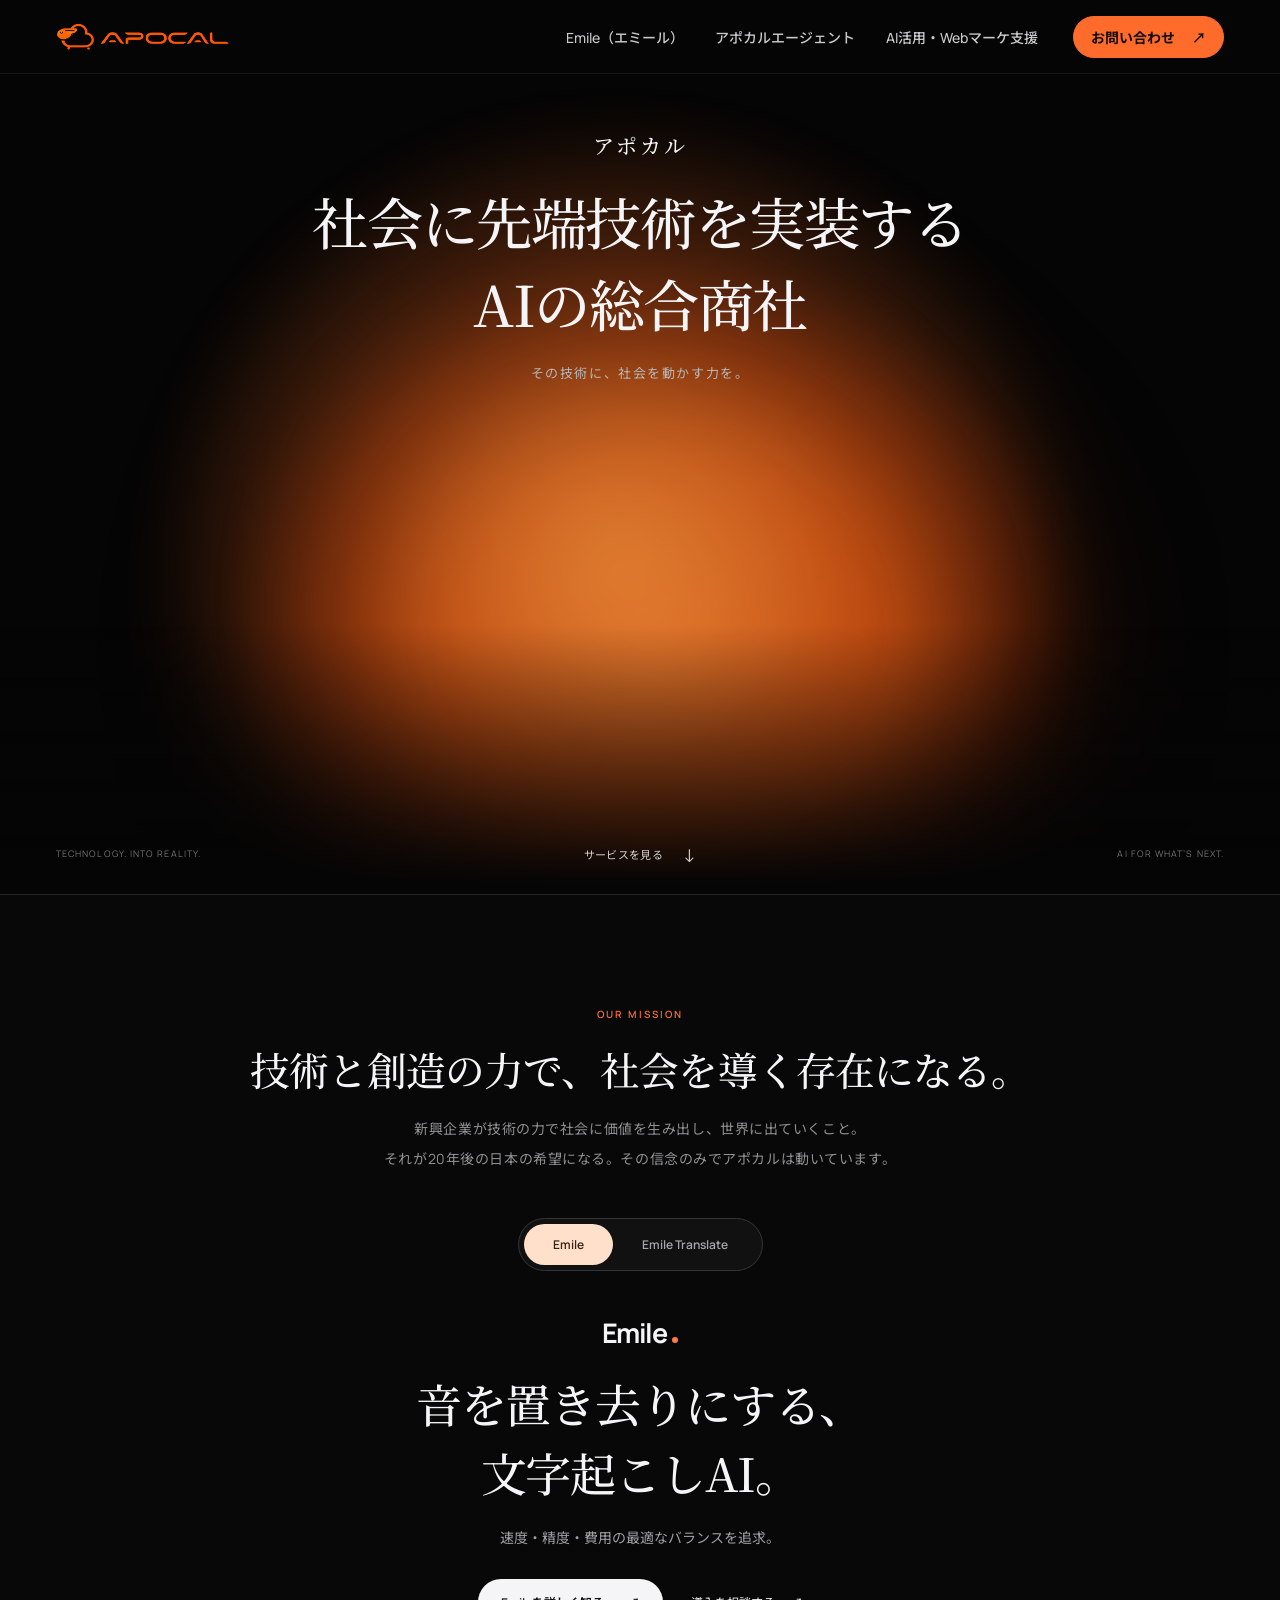
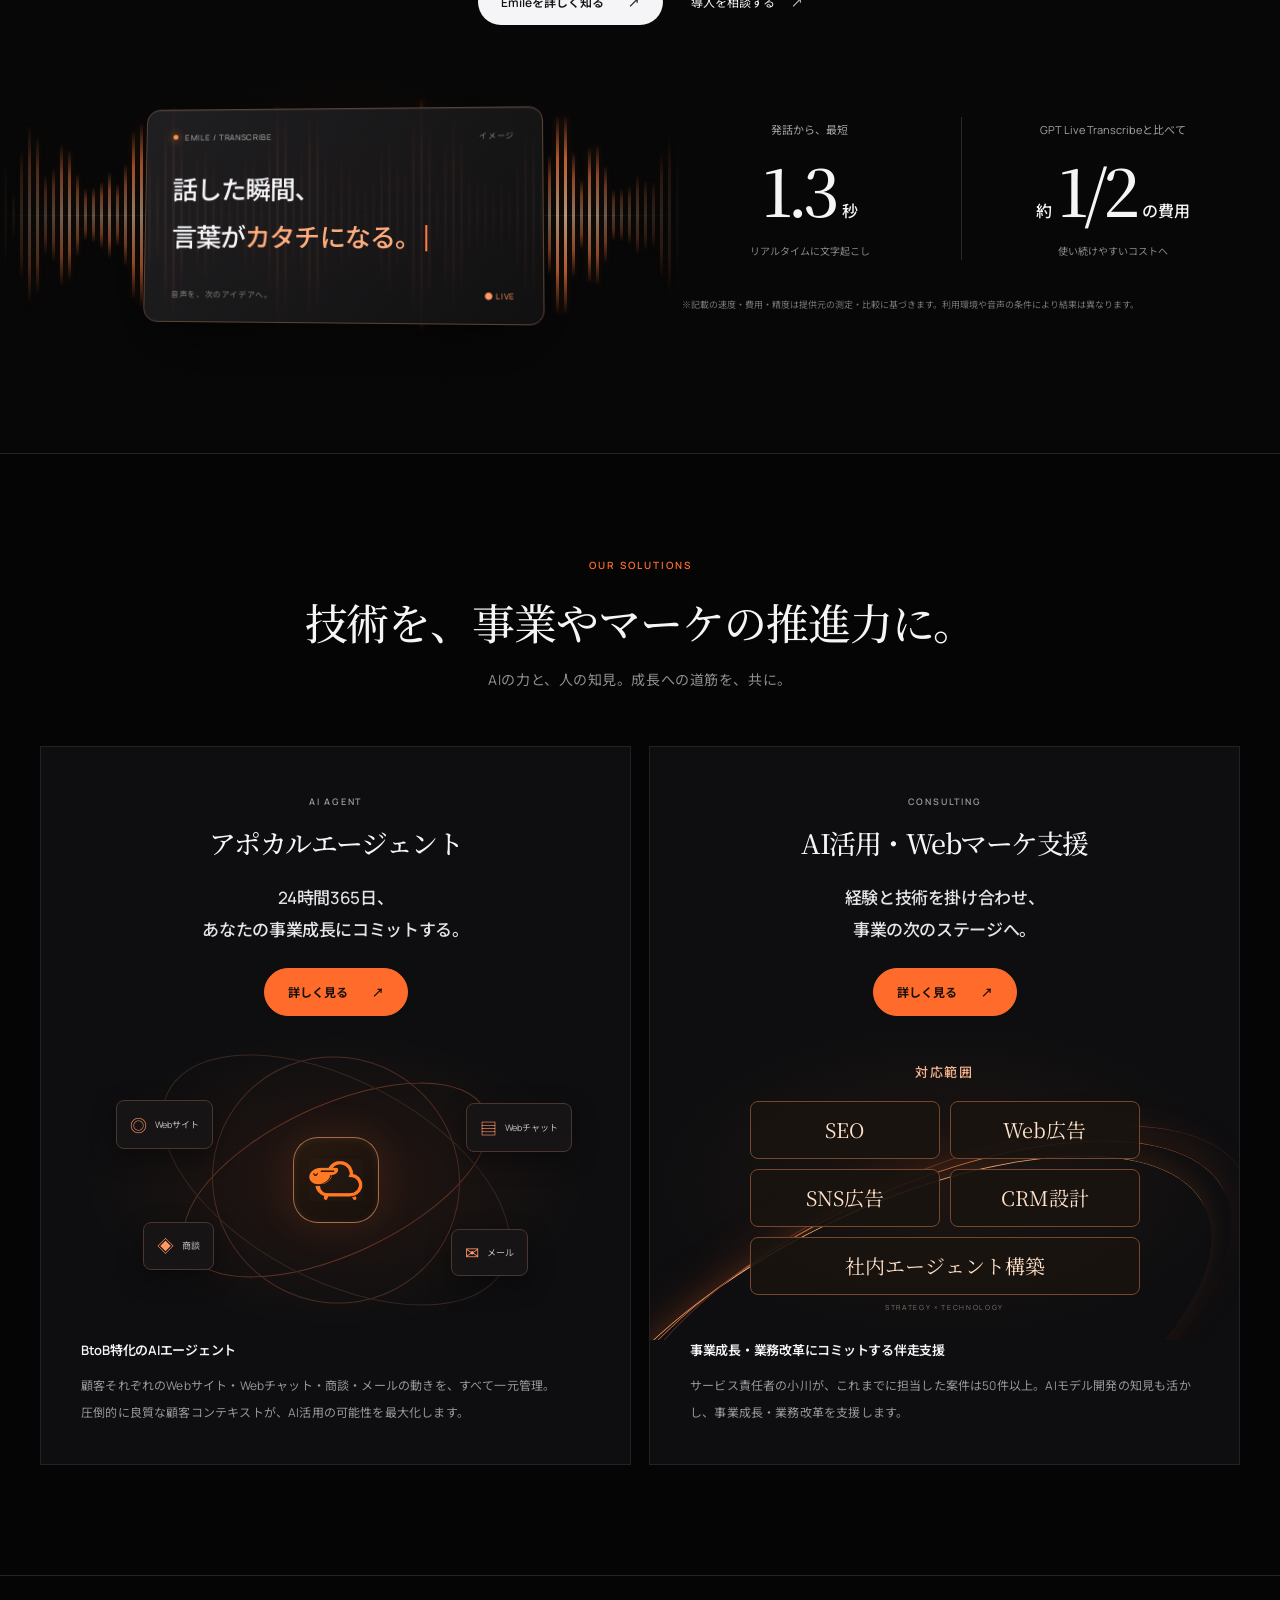
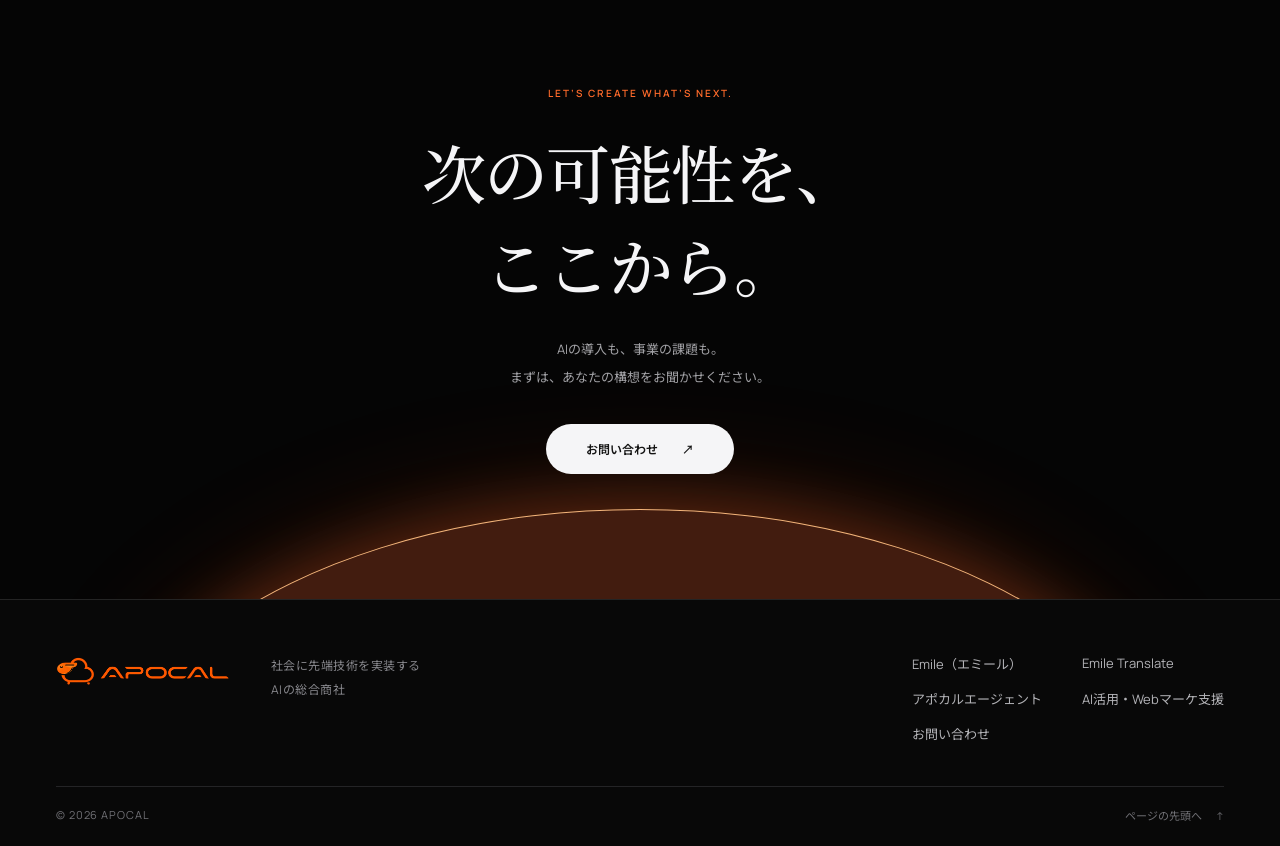
==== index.html @ c880437e "Update top page translation accuracy to 96 percent" ====
<!DOCTYPE html>
<html lang="ja">
<head>
  <meta charset="UTF-8">
  <meta name="viewport" content="width=device-width, initial-scale=1">
  <title>アポカル｜社会に先端技術を実装する、AIの総合商社</title>
  <meta name="description" content="社会に先端技術を実装する、AIの総合商社アポカル。文字起こしAI Emile、Emile Translate、BtoB特化のアポカルエージェント、AI活用・Webマーケ支援で事業の可能性を広げます。">
  <meta name="theme-color" content="#050505">
  <link rel="canonical" href="https://apocal.jp/">
  <meta property="og:type" content="website">
  <meta property="og:title" content="アポカル｜社会に先端技術を実装する、AIの総合商社">
  <meta property="og:description" content="先端技術を、事業を動かす力に。Emile・AIエージェント・伴走支援を提供するアポカル。">
  <meta property="og:url" content="https://apocal.jp/">
  <link rel="icon" type="image/png" href="/image/favicon.png">
  <link rel="apple-touch-icon" href="/image/favicon.png">
  <link rel="preconnect" href="https://fonts.googleapis.com">
  <link rel="preconnect" href="https://fonts.gstatic.com" crossorigin>
  <link href="https://fonts.googleapis.com/css2?family=Noto+Sans+JP:wght@400;500;600;700;800;900&family=Noto+Serif+JP:wght@400;500;600;700&family=Manrope:wght@400;500;600;700;800&display=swap" rel="stylesheet">
  <link rel="stylesheet" href="/css/home.css">
  <script>(function(w,d,s,l,i){w[l]=w[l]||[];w[l].push({'gtm.start':new Date().getTime(),event:'gtm.js'});var f=d.getElementsByTagName(s)[0],j=d.createElement(s),dl=l!='dataLayer'?'&l='+l:'';j.async=true;j.src='https://www.googletagmanager.com/gtm.js?id='+i+dl;f.parentNode.insertBefore(j,f);})(window,document,'script','dataLayer','GTM-NRPP5L7K');</script>
  <script type="application/ld+json">{"@context":"https://schema.org","@type":"Organization","@id":"https://apocal.jp/#organization","name":"アポカル","alternateName":"APOCAL","url":"https://apocal.jp/","description":"社会に先端技術を実装する、AIの総合商社","logo":"https://apocal.jp/image/apocal_logo_3.png"}</script>
</head>
<body>
  <noscript><iframe src="https://www.googletagmanager.com/ns.html?id=GTM-NRPP5L7K" height="0" width="0" style="display:none;visibility:hidden"></iframe></noscript>
  <a class="skip-link" href="#main">本文へスキップ</a>
  <header class="home-header" id="siteHeader">
    <div class="header-inner">
      <a class="wordmark" href="/" aria-label="アポカル ホーム"><img src="/image/apocal_logo_3.png" width="139" height="28" alt="APOCAL"></a>
      <nav class="home-nav" id="homeNav" aria-label="メインナビゲーション">
        <a href="/emile/">Emile（エミール）</a>
        <a href="/agent/">アポカルエージェント</a>
        <a href="/consulting/">AI活用・Webマーケ支援</a>
        <a class="nav-contact" href="/contact/">お問い合わせ <span aria-hidden="true">↗</span></a>
      </nav>
      <button class="menu-toggle" type="button" aria-label="メニューを開く" aria-expanded="false" aria-controls="homeNav"><span></span><span></span></button>
    </div>
  </header>
  <main id="main">
    <section class="home-hero" aria-labelledby="hero-heading">
      <div class="hero-universe" aria-hidden="true"><div class="ambient-glow"></div><div class="hero-vignette"></div></div>
      <div class="hero-copy">
        <p class="hero-brand">アポカル</p>
        <h1 id="hero-heading">社会に先端技術を実装する<br><span>AIの総合商社</span></h1>
        <p class="hero-caption">その技術に、社会を動かす力を。</p>
      </div>
      <div class="hero-bottom"><span>TECHNOLOGY. INTO REALITY.</span><a href="#products">サービスを見る <span aria-hidden="true">↓</span></a><span class="hero-coordinate">AI FOR WHAT’S NEXT.</span></div>
    </section>

    <section class="mission section" id="mission" aria-labelledby="mission-heading">
      <div class="section-heading"><p class="eyebrow">OUR MISSION</p><h2 id="mission-heading">技術と創造の力で、社会を導く存在になる。</h2><p class="mission-description">新興企業が技術の力で社会に価値を生み出し、世界に出ていくこと。<br>それが20年後の日本の希望になる。その信念のみでアポカルは動いています。</p></div>
    </section>
    <section class="products section" id="products" aria-label="Emileのサービス紹介">
      <div class="product-tabs" role="tablist" aria-label="Emileのサービスを選択">
        <button type="button" id="tab-emile" role="tab" aria-selected="true" aria-controls="panel-emile" tabindex="0">Emile</button>
        <button type="button" id="tab-translate" role="tab" aria-selected="false" aria-controls="panel-translate" tabindex="-1">Emile Translate</button>
      </div>
      <div class="product-panel" id="panel-emile" role="tabpanel" aria-labelledby="tab-emile" tabindex="0">
        <div class="product-intro"><p class="product-name">Emile<span class="brand-dot"></span></p><h3>音を置き去りにする、<br>文字起こしAI。</h3><p class="product-description">速度・精度・費用の<br class="mobile-only">最適なバランスを追求。</p><div class="product-actions"><a class="pill pill-light" href="/emile/">Emileを詳しく知る <span aria-hidden="true">↗</span></a><a class="text-link" href="/contact/">導入を相談する <span aria-hidden="true">↗</span></a></div></div>
        <div class="product-showcase">
          <div class="sound-visual" aria-hidden="true"><div class="waveform" data-wave="emile"></div><div class="transcript"><div class="transcript-top"><span><i></i> EMILE / TRANSCRIBE</span><span>イメージ</span></div><p>話した瞬間、<br>言葉が<span>カタチになる。</span><b class="typing-caret"></b></p><div class="transcript-bottom"><span>音声を、次のアイデアへ。</span><span class="live-badge">● LIVE</span></div></div><div class="wave-baseline"></div></div>
          <div class="product-stats">
            <div class="product-metrics"><div><span class="metric-label">発話から、最短</span><p><strong>1.3</strong><span>秒</span></p><span class="metric-note">リアルタイムに文字起こし</span></div><div><span class="metric-label">GPT Live Transcribeと比べて</span><p><span>約</span><strong>1/2</strong><span>の費用</span></p><span class="metric-note">使い続けやすいコストへ</span></div></div>
            <p class="performance-note">※記載の速度・費用・精度は提供元の測定・比較に基づきます。利用環境や音声の条件により結果は異なります。</p>
          </div>
        </div>
      </div>
      <div class="product-panel translate-panel" id="panel-translate" role="tabpanel" aria-labelledby="tab-translate" tabindex="0" hidden>
        <div class="product-intro"><p class="product-name">Emile <span class="translate-word">Translate</span><span class="brand-dot"></span></p><h3>話者を置き去りにする、<br>翻訳AI。</h3><p class="product-description">リアルタイムな翻訳性能を追求。<br class="mobile-only">言語の壁を、会話の向こうへ。</p><div class="product-actions"><a class="pill pill-light" href="/emile/#translate-heading">Emile Translateを詳しく知る <span aria-hidden="true">↗</span></a><a class="text-link" href="/contact/">導入を相談する <span aria-hidden="true">↗</span></a></div></div>
        <div class="product-showcase">
          <div class="sound-visual" aria-hidden="true"><div class="waveform" data-wave="translate"></div><div class="transcript translation"><div class="transcript-top"><span><i></i> EMILE / TRANSLATE</span><span>イメージ</span></div><div class="language-row"><span>JA</span><p>言葉の壁を、越えていく。</p></div><div class="language-row translated"><span>EN</span><p>Go beyond<br>the language barrier.<b class="typing-caret"></b></p></div><div class="transcript-bottom"><span>想いは、そのままに。</span><span class="live-badge">● LIVE</span></div></div><div class="wave-baseline"></div></div>
          <div class="product-stats">
            <div class="product-metrics"><div><span class="metric-label">発話から、最短</span><p><strong>1.5</strong><span>秒</span></p><span class="metric-note">会話の流れに寄り添う翻訳</span></div><div><span class="metric-label">翻訳精度は</span><p class="accuracy-metric"><strong>正訳率96%</strong><sup>※</sup></p><span class="metric-note">※当サービス調べ</span></div></div>
            <p class="performance-note">※記載の速度・費用・精度は提供元の測定・比較に基づきます。利用環境や音声の条件により結果は異なります。</p>
          </div>
        </div>
      </div>
      <noscript><style>.product-tabs{display:none}.product-panel[hidden]{display:block!important;margin-top:100px}</style><p class="noscript-note">EmileとEmile Translateを順にご紹介します。</p></noscript>
    </section>

    <section class="solutions section" id="solutions" aria-labelledby="solutions-heading">
      <div class="section-heading"><p class="eyebrow">OUR SOLUTIONS</p><h2 id="solutions-heading">技術を、事業やマーケの推進力に。</h2><p>AIの力と、人の知見。成長への道筋を、共に。</p></div>
      <div class="solution-grid">
        <article class="solution-tile agent-tile"><div class="tile-heading"><p class="eyebrow">AI AGENT</p><h3>アポカルエージェント</h3><p class="tile-tagline">24時間365日、<br>あなたの事業成長にコミットする。</p><a class="pill pill-orange" href="/agent/">詳しく見る <span aria-hidden="true">↗</span></a></div>
          <div class="agent-art" aria-hidden="true"><div class="orbit orbit-one"></div><div class="orbit orbit-two"></div><div class="orbit orbit-three"></div><div class="agent-core"><img src="/image/apocal_logo_2.png" alt="" width="54" height="54"></div><div class="orbit-node node-web"><span>◎</span>Webサイト</div><div class="orbit-node node-chat"><span>▤</span>Webチャット</div><div class="orbit-node node-meeting"><span>◈</span>商談</div><div class="orbit-node node-mail"><span>✉</span>メール</div></div>
          <div class="tile-detail"><p class="tile-category">BtoB特化のAIエージェント</p><p>顧客それぞれのWebサイト・Webチャット・商談・メールの動きを、すべて一元管理。<br>圧倒的に良質な顧客コンテキストが、AI活用の可能性を最大化します。</p></div>
        </article>
        <article class="solution-tile consulting-tile"><div class="tile-heading"><p class="eyebrow">CONSULTING</p><h3>AI活用・Webマーケ支援</h3><p class="tile-tagline">経験と技術を掛け合わせ、<br>事業の次のステージへ。</p><a class="pill pill-orange" href="/consulting/">詳しく見る <span aria-hidden="true">↗</span></a></div>
          <div class="consulting-art"><div class="growth-path path-one" aria-hidden="true"></div><div class="growth-path path-two" aria-hidden="true"></div><div class="growth-path path-three" aria-hidden="true"></div><div class="service-coverage"><p class="coverage-label">対応範囲</p><ul class="coverage-list" aria-label="AI活用・Webマーケ支援の対応範囲"><li>SEO</li><li>Web広告</li><li>SNS広告</li><li>CRM設計</li><li>社内エージェント構築</li></ul></div><span class="growth-label" aria-hidden="true">STRATEGY × TECHNOLOGY</span></div>
          <div class="tile-detail"><p class="tile-category">事業成長・業務改革にコミットする伴走支援</p><p>サービス責任者の小川が、これまでに担当した案件は50件以上。AIモデル開発の知見も活かし、事業成長・業務改革を支援します。</p></div>
        </article>
      </div>
    </section>

    <section class="contact-section" aria-labelledby="contact-heading"><div class="contact-glow" aria-hidden="true"></div><div class="contact-copy"><p class="eyebrow">LET’S CREATE WHAT’S NEXT.</p><h2 id="contact-heading">次の可能性を、<br>ここから。</h2><p>AIの導入も、事業の課題も。<br>まずは、あなたの構想をお聞かせください。</p><a class="pill pill-light contact-button" href="/contact/">お問い合わせ <span aria-hidden="true">↗</span></a></div></section>
  </main>
  <footer class="home-footer"><div class="footer-main"><a class="wordmark" href="/" aria-label="アポカル ホーム"><img src="/image/apocal_logo_3.png" width="139" height="28" alt="APOCAL"></a><p>社会に先端技術を実装する<br>AIの総合商社</p><nav aria-label="フッターナビゲーション"><a href="/emile/">Emile（エミール）</a><a href="/emile/#translate-heading">Emile Translate</a><a href="/agent/">アポカルエージェント</a><a href="/consulting/">AI活用・Webマーケ支援</a><a href="/contact/">お問い合わせ</a></nav></div><div class="footer-bottom"><span>© 2026 APOCAL</span><a href="#main">ページの先頭へ <span aria-hidden="true">↑</span></a></div></footer>
  <script src="/js/home.js"></script>
</body>
</html>
---- css/home.css ----
:root {
  color-scheme:dark;
  --bg:#050505;
  --white:#f5f5f7;
  --muted:#909093;
  --orange:#ff6b2b;
  --line:rgba(255,255,255,.13);
  font-family:Manrope,"Noto Sans JP",sans-serif;
  font-synthesis:none;
}
* {
  box-sizing:border-box;
}
html {
  scroll-behavior:smooth;
  scroll-padding-top:85px;
}
body {
  margin:0;
  background:var(--bg);
  color:var(--white);
  -webkit-font-smoothing:antialiased;
}
a {
  color:inherit;
  text-decoration:none;
}
button {
  font:inherit;
}
button,a {
  -webkit-tap-highlight-color:transparent;
}
button {
  cursor:pointer;
}
button:focus-visible,a:focus-visible,[tabindex="0"]:focus-visible {
  outline:2px solid #ff975e;
  outline-offset:6px;
}
::selection {
  background:#b84c20;
  color:white;
}
h1,h2,h3,p,figure {
  margin:0;
}
button[hidden],[hidden] {
  display:none!important;
}
.skip-link {
  position:fixed;
  top:-80px;
  left:20px;
  z-index:100;
  background:white;
  color:black;
  padding:15px;
}
.skip-link:focus {
  top:15px;
}
.home-header {
  height:74px;
  position:absolute;
  top:0;
  width:100%;
  z-index:10;
  border-bottom:1px solid rgba(255,255,255,.08);
}
.header-inner {
  max-width:1440px;
  height:100%;
  margin:auto;
  padding:0 56px;
  display:flex;
  align-items:center;
  justify-content:space-between;
  gap:35px;
}
.wordmark {
  display:inline-flex;
  align-items:center;
  gap:9px;
  flex-shrink:0;
}
.wordmark img {
  object-fit:contain;
}
.wordmark span {
  font-size:20px;
  font-weight:800;
  letter-spacing:.025em;
}
.home-nav {
  display:flex;
  align-items:center;
  gap:31px;
  font-size:11px;
  font-weight:500;
}
.home-nav a {
  color:#c9c9cb;
  transition:color .2s;
}
.home-nav a:hover {
  color:white;
}
.home-nav .nav-contact {
  border:1px solid #4c4c4d;
  padding:10px 17px;
  border-radius:30px;
  color:white;
  margin-left:4px;
}
.nav-contact span {
  margin-left:14px;
}
.menu-toggle {
  display:none;
}
.home-hero {
  position:relative;
  min-height:850px;
  height:calc(100svh - 5px);
  max-height:1120px;
  isolation:isolate;
  overflow:hidden;
  border-bottom:1px solid var(--line);
}
.hero-universe {
  position:absolute;
  inset:0;
  z-index:-1;
  background:#050505;
}
/* A diffused light field: no solid disc or recognizable solar surface. */
.ambient-glow {
  position:absolute;
  left:50%;
  top:70%;
  width:clamp(800px,94vw,1440px);
  aspect-ratio:1.15;
  transform:translate(-50%,-50%);
  background:
    radial-gradient(ellipse at 48% 43%,rgba(255,153,64,.7),rgba(237,99,27,.4) 28%,transparent 53%),
    radial-gradient(ellipse at 52% 52%,#ee762a 0%,rgba(219,83,16,.86) 24%,rgba(142,42,5,.5) 39%,rgba(65,19,5,.12) 50%,transparent 63%);
  filter:blur(26px);
  opacity:.92;
  animation:ambient-breathe 18s ease-in-out infinite alternate;
  will-change:transform;
}
@keyframes ambient-breathe {
  to { transform:translate(-49%,-51%) scale(1.07); opacity:.78; }
}
.hero-vignette {
  position:absolute;
  inset:0;
  background:linear-gradient(#0000 70%,#050505 99%);
  pointer-events:none;
}
.hero-copy {
  text-align:center;
  padding:130px 24px 0;
  position:relative;
  z-index:1;
}
.hero-brand {
  font-size:21px;
  font-weight:700;
  letter-spacing:.12em;
  margin-bottom:20px;
}
.hero-copy h1 {
  font-size:clamp(34px,4.4vw,64px);
  font-weight:700;
  letter-spacing:-.055em;
  line-height:1.45;
}
.hero-copy h1 span {
  font-weight:700;
}
.hero-caption {
  font-size:13px;
  color:#b9b7b5;
  margin-top:20px;
  letter-spacing:.12em;
}
.hero-bottom {
  position:absolute;
  bottom:34px;
  left:56px;
  right:56px;
  display:flex;
  align-items:center;
  justify-content:space-between;
  color:#737376;
  font-size:9px;
  letter-spacing:.12em;
}
.hero-bottom a {
  font-size:11px;
  color:#d4d3d1;
  position:absolute;
  left:50%;
  transform:translateX(-50%);
  letter-spacing:.03em;
  display:flex;
  gap:20px;
  align-items:center;
}
.hero-bottom a span {
  font-size:18px;
}
.section {
  padding:112px 40px;
}
.section-heading {
  text-align:center;
}
.eyebrow {
  font-size:10px;
  letter-spacing:.2em;
  font-weight:600;
  color:var(--orange);
}
.section-heading h2 {
  font-size:clamp(30px,3.35vw,46px);
  letter-spacing:-.05em;
  line-height:1.5;
  font-weight:700;
  margin-top:18px;
}
.section-heading>p:last-child {
  font-size:14px;
  color:var(--muted);
  margin-top:15px;
  letter-spacing:.04em;
}
.products {
  padding-bottom:92px;
  background:linear-gradient(#080808,#070707);
  overflow:hidden;
}
.product-tabs {
  margin:43px auto;
  border:1px solid #353537;
  padding:5px;
  display:flex;
  width:max-content;
  border-radius:40px;
  background:#111112;
}
.product-tabs button {
  border:0;
  background:transparent;
  border-radius:30px;
  color:#a7a7aa;
  padding:12px 29px;
  font-size:12px;
  transition:background .25s,color .25s;
  font-weight:600;
}
#tab-emile[aria-selected=true] {
  background:#ffe0ca;
  color:#352117;
}
#tab-translate[aria-selected=true] {
  background:#e4ddff;
  color:#2e2446;
}
.product-tabs button:hover:not([aria-selected=true]) {
  color:white;
}
.product-panel {
  max-width:1100px;
  margin:auto;
  text-align:center;
  --accent:#ff7c42;
}
.product-panel.translate-panel {
  --accent:#aaa5ff;
}
.product-panel.is-changing {
  animation:panel-in .4s ease-out;
}
.product-name {
  font-size:27px;
  letter-spacing:-.06em;
  font-weight:700;
  display:flex;
  align-items:center;
  justify-content:center;
  gap:4px;
}
.brand-dot {
  width:6px;
  height:6px;
  background:var(--accent);
  border-radius:50%;
  align-self:flex-end;
  margin-bottom:8px;
  margin-left:2px;
}
.translate-word {
  font-size:21px;
  font-weight:500;
  letter-spacing:-.05em;
  margin-left:4px;
}
.product-intro h3 {
  font-size:clamp(30px,3.6vw,49px);
  font-weight:700;
  line-height:1.5;
  letter-spacing:-.055em;
  margin-top:18px;
}
.product-description {
  font-size:14px;
  color:#a0a0a4;
  line-height:1.9;
  margin-top:18px;
}
.product-actions {
  display:flex;
  align-items:center;
  justify-content:center;
  gap:28px;
  margin-top:27px;
  font-size:12px;
}
.pill {
  display:inline-flex;
  align-items:center;
  justify-content:center;
  gap:24px;
  border-radius:30px;
  padding:14px 23px;
  font-size:12px;
  font-weight:600;
  transition:background .2s,transform .2s;
}
.pill:hover {
  transform:translateY(-2px);
}
.pill-light {
  background:#f5f5f7;
  color:#141414;
}
.pill-light:hover {
  background:#dedee2;
}
.text-link {
  font-size:12px;
  display:inline-flex;
  gap:16px;
  align-items:center;
}
.text-link:hover {
  color:var(--orange);
}
.sound-visual {
  position:relative;
  height:380px;
  margin:20px -40px 0;
  display:grid;
  place-items:center;
  isolation:isolate;
}
.sound-visual:before {
  content:"";
  position:absolute;
  width:65%;
  height:75%;
  border-radius:50%;
  background:radial-gradient(ellipse,#b74d201f,transparent 70%);
  z-index:-1;
}
.waveform {
  position:absolute;
  width:100%;
  height:250px;
  top:50%;
  transform:translateY(-50%);
  display:flex;
  align-items:center;
  justify-content:center;
  gap:5px;
  mask-image:linear-gradient(90deg,transparent,#000 15%,#000 85%,transparent);
}
.waveform span {
  width:3px;
  flex-shrink:0;
  border-radius:4px;
  height:var(--bar-height);
  background:linear-gradient(transparent,var(--accent) 22%,#ffd2aa 50%,var(--accent) 78%,transparent);
  box-shadow:0 0 8px #f2732333;
  opacity:var(--bar-opacity);
  animation:wave 3s ease-in-out infinite alternate;
  animation-delay:var(--bar-delay);
}
.translate-panel .waveform span {
  background:linear-gradient(transparent,#7773d8 22%,#dbccff 50%,#7773d8 78%,transparent);
}
.wave-baseline {
  position:absolute;
  top:50%;
  left:0;
  right:0;
  height:1px;
  background:linear-gradient(90deg,transparent,#ee7f4c55,transparent);
  z-index:-1;
}
.transcript {
  width:400px;
  text-align:left;
  padding:22px 27px;
  background:linear-gradient(130deg,#212022ed,#111011f5);
  border:1px solid #5a4236;
  border-radius:14px;
  box-shadow:0 22px 75px #000a,inset 0 1px 0 #ffffff10;
  transform:perspective(1000px) rotateY(-5deg) rotateX(4deg);
  z-index:1;
}
.transcript-top,.transcript-bottom {
  display:flex;
  justify-content:space-between;
  align-items:center;
  font-size:8px;
  letter-spacing:.08em;
  color:#7f7c7c;
}
.transcript-top>span:first-child {
  display:flex;
  align-items:center;
  gap:7px;
  color:#bdb9b6;
}
.transcript-top i {
  height:5px;
  width:5px;
  background:#ff9153;
  border-radius:50%;
  box-shadow:0 0 8px #ff792a;
}
.transcript>p {
  font-size:26px;
  line-height:1.85;
  letter-spacing:-.035em;
  margin:24px 0 28px;
  font-weight:500;
}
.transcript>p>span {
  color:#ffab7d;
}
.typing-caret {
  display:inline-block;
  width:2px;
  height:1em;
  background:var(--accent);
  margin-left:5px;
  vertical-align:-.15em;
  animation:blink 1.3s steps(1) infinite;
}
.live-badge {
  font-size:8px;
  color:#ff9861;
}
.product-metrics {
  display:flex;
  align-items:flex-start;
  justify-content:center;
  gap:100px;
  margin-top:10px;
}
.product-metrics>div {
  min-width:210px;
}
.product-metrics>div+div {
  border-left:1px solid #29292b;
  padding-left:100px;
}
.metric-label {
  font-size:11px;
  color:#a3a3a6;
}
.product-metrics p {
  margin-top:2px;
  display:flex;
  align-items:baseline;
  justify-content:center;
  gap:6px;
  white-space:nowrap;
}
.product-metrics strong {
  font-size:65px;
  line-height:1.5;
  letter-spacing:-.07em;
  font-weight:500;
}
.product-metrics p>span {
  font-size:16px;
  font-weight:500;
}
.metric-note {
  font-size:10px;
  color:#89898d;
}
.performance-note {
  font-size:9px;
  color:#77777b;
  text-align:center;
  margin:44px auto 0;
  line-height:1.9;
}
.translation {
  border-color:#474358;
  transform:perspective(1000px) rotateY(5deg) rotateX(4deg);
}
.language-row {
  display:flex;
  gap:15px;
  align-items:center;
  padding-top:18px;
}
.language-row>span {
  font-size:8px;
  border:1px solid #45424c;
  border-radius:4px;
  padding:4px;
  color:#a09caa;
}
.language-row p {
  font-size:15px;
  color:#b1acba;
  line-height:1.5;
  letter-spacing:-.03em;
}
.translated {
  padding-top:13px;
  padding-bottom:21px;
  align-items:flex-start;
}
.translated p {
  font-size:24px;
  color:#d8ceff;
  line-height:1.4;
}
.translation .live-badge {
  color:#bdb0ff;
}
.translation .transcript-top i {
  background:#aea1ff;
  box-shadow:0 0 8px #9a79ff;
}
.product-metrics .accuracy-metric {
  padding-top:17px;
  padding-bottom:17px;
}
.accuracy-metric strong {
  font-family:"Noto Sans JP",sans-serif;
  font-size:34px;
  line-height:1.8;
  letter-spacing:-.05em;
}
.accuracy-metric sup {
  font-size:12px;
  align-self:flex-start;
  margin-top:7px;
}
.solutions {
  padding-top:104px;
  padding-bottom:110px;
  border-top:1px solid var(--line);
}
.solution-grid {
  display:grid;
  grid-template-columns:1fr 1fr;
  gap:18px;
  max-width:1320px;
  margin:57px auto 0;
}
.solution-tile {
  min-width:0;
  background:#0e0e10;
  border:1px solid #222225;
  overflow:hidden;
  position:relative;
  display:flex;
  flex-direction:column;
}
.tile-heading {
  padding:48px 25px 0;
  text-align:center;
  z-index:1;
}
.tile-heading .eyebrow {
  color:#9a9a9d;
  font-size:9px;
}
.tile-heading h3 {
  font-size:clamp(21px,2.1vw,29px);
  font-weight:600;
  letter-spacing:-.055em;
  margin-top:15px;
}
.tile-tagline {
  font-size:17px;
  font-weight:500;
  line-height:1.85;
  letter-spacing:-.02em;
  margin-top:20px;
  color:#e5e5e8;
}
.tile-heading .text-link {
  margin-top:23px;
  color:#ff9565;
}
.tile-heading .text-link:hover {
  color:white;
}
.agent-art {
  height:320px;
  position:relative;
  max-width:550px;
  width:100%;
  margin:4px auto 0;
  isolation:isolate;
  background:radial-gradient(ellipse at center,#ff6b2318,transparent 65%);
}
.orbit {
  position:absolute;
  left:50%;
  top:50%;
  border-radius:50%;
  border:1px solid #643421;
  transform:translate(-50%,-50%) rotate(-25deg);
}
.orbit-one {
  width:330px;
  height:150px;
}
.orbit-two {
  width:250px;
  height:245px;
  border-color:#4b2c22;
  transform:translate(-50%,-50%) rotate(40deg);
}
.orbit-three {
  width:380px;
  height:200px;
  transform:translate(-50%,-50%) rotate(28deg);
  border-color:#39271f;
}
.agent-core {
  height:86px;
  width:86px;
  position:absolute;
  left:50%;
  top:50%;
  transform:translate(-50%,-50%);
  display:grid;
  place-items:center;
  border-radius:25px;
  border:1px solid #ffa97199;
  background:linear-gradient(145deg,#ff8a4b,#e64d16);
  box-shadow:0 0 44px #e8552440,inset 0 2px 9px #ffe8bc77;
}
.agent-core img {
  object-fit:contain;
}
.orbit-node {
  position:absolute;
  font-size:9px;
  color:#c4bebc;
  display:flex;
  gap:8px;
  align-items:center;
  padding:11px 13px;
  border:1px solid #49372f;
  background:#171416;
  border-radius:8px;
  box-shadow:0 8px 25px #0006;
}
.orbit-node span {
  font-size:17px;
  color:#ff9865;
}
.node-web {
  left:10%;
  top:25%;
}
.node-chat {
  right:7%;
  top:26%;
}
.node-meeting {
  left:15%;
  bottom:22%;
}
.node-mail {
  right:15%;
  bottom:20%;
}
.consulting-art {
  height:320px;
  position:relative;
  isolation:isolate;
  overflow:hidden;
  display:flex;
  align-items:center;
  justify-content:center;
  flex-direction:column;
  background:radial-gradient(ellipse at center,#d76a2214,transparent 70%);
  margin-top:4px;
}
.growth-path {
  position:absolute;
  width:700px;
  height:300px;
  border-radius:50%;
  border-top:1px solid #f3a66f;
  transform:rotate(-26deg);
  top:190px;
  left:-110px;
  z-index:-1;
  box-shadow:0 -4px 25px #ee722522;
}
.path-two {
  top:175px;
  left:-90px;
  border-color:#cc6e3d;
  box-shadow:0 -14px 40px #bb4c2922;
}
.path-three {
  top:160px;
  left:-70px;
  border-color:#653222;
  box-shadow:none;
}




.growth-label {
  font-size:7px;
  letter-spacing:.24em;
  color:#857268;
  position:absolute;
  bottom:28px;
}
.tile-detail {
  padding:0 40px 38px;
  margin-top:auto;
}
.tile-category {
  font-size:13px;
  font-weight:600;
  letter-spacing:-.02em;
  margin-bottom:14px;
}
.tile-detail>p:last-child {
  font-size:12px;
  color:#96969b;
  line-height:2.2;
  letter-spacing:.015em;
}
.contact-section {
  position:relative;
  text-align:center;
  padding:110px 24px 125px;
  isolation:isolate;
  overflow:hidden;
  border-top:1px solid var(--line);
}
.contact-copy h2 {
  font-size:clamp(42px,5vw,67px);
  line-height:1.45;
  font-weight:600;
  letter-spacing:-.055em;
  margin-top:25px;
}
.contact-copy>p:not(.eyebrow) {
  font-size:13px;
  color:#a1a1a5;
  line-height:2.2;
  margin-top:24px;
}
.contact-button {
  margin-top:32px;
  min-width:188px;
  padding:16px 25px;
}
.contact-glow {
  position:absolute;
  left:50%;
  bottom:-560px;
  width:1100px;
  height:650px;
  border:1px solid #f3b47a;
  border-radius:50%;
  transform:translateX(-50%);
  box-shadow:0 -14px 55px #ff6b2940,0 -40px 110px #ff4b171a;
  z-index:-1;
  background:#421c0f;
}
.home-footer {
  padding:54px 56px 23px;
  border-top:1px solid #242424;
  background:#080808;
}
.footer-main {
  max-width:1320px;
  margin:auto;
  display:grid;
  grid-template-columns:190px 1fr auto;
  gap:25px;
  align-items:start;
}
.footer-main .wordmark span {
  font-size:18px;
}
.footer-main>p {
  font-size:10px;
  color:#86868b;
  line-height:2;
  letter-spacing:.04em;
}
.footer-main nav {
  display:grid;
  grid-template-columns:auto auto;
  gap:16px 40px;
  font-size:10px;
  color:#b2b2b6;
}
.footer-main nav a:hover {
  color:white;
}
.footer-bottom {
  max-width:1320px;
  margin:43px auto 0;
  border-top:1px solid #242426;
  padding-top:20px;
  display:flex;
  justify-content:space-between;
  font-size:8px;
  color:#707075;
  letter-spacing:.08em;
}
.footer-bottom a {
  letter-spacing:0;
}
.footer-bottom a span {
  margin-left:12px;
}
.mobile-only {
  display:none;
}
.noscript-note {
  text-align:center;
  font-size:12px;
  color:#888;
}
@keyframes wave {
  to {
    transform:scaleY(.67);
    opacity:.5;
  }
}
@keyframes blink {
  50% {
    opacity:0;
  }
}
@keyframes panel-in {
  from {
    opacity:0;
    transform:translateY(8px);
  }
  to {
    opacity:1;
    transform:translateY(0);
  }
}
@media(min-width:1600px) {
  .hero-copy {
    padding-top:160px;
  }
  .hero-copy h1 {
    font-size:68px;
  }
}
@media(max-width:1100px) {
  .header-inner {
    padding:0 30px;
    gap:25px;
  }
  .home-nav {
    gap:20px;
    font-size:10px;
  }
  .home-nav .nav-contact {
    padding:9px 12px;
  }
  .hero-bottom {
    left:32px;
    right:32px;
  }
  .tile-detail {
    padding:0 28px 32px;
  }
  .footer-main {
    grid-template-columns:160px 1fr;
  }
  .footer-main nav {
    grid-column:1/-1;
    display:flex;
    justify-content:flex-end;
    margin-top:10px;
  }
}
@media(max-width:800px) {
  .header-inner {
    padding:0 24px;
  }
  .home-header {
    height:68px;
  }
  .wordmark span {
    font-size:18px;
  }
  .wordmark img {
    width:25px;
    height:25px;
  }
  .menu-toggle {
    display:flex;
    position:relative;
    width:34px;
    height:34px;
    border:0;
    background:transparent;
    align-items:center;
    justify-content:center;
    flex-direction:column;
    gap:6px;
    z-index:12;
  }
  .menu-toggle span {
    height:1px;
    width:21px;
    background:white;
    transition:transform .2s;
  }
  .menu-toggle[aria-expanded=true] span:first-child {
    transform:translateY(3.5px) rotate(45deg);
  }
  .menu-toggle[aria-expanded=true] span:last-child {
    transform:translateY(-3.5px) rotate(-45deg);
  }
  .home-nav {
    display:none;
    position:absolute;
    top:67px;
    left:0;
    right:0;
    background:#0c0c0df5;
    backdrop-filter:blur(18px);
    padding:25px 30px 32px;
    border-bottom:1px solid #333;
    flex-direction:column;
    align-items:stretch;
    gap:0;
    font-size:14px;
  }
  .home-nav.is-open {
    display:flex;
  }
  .home-nav>a {
    padding:16px 0;
  }
  .home-nav .nav-contact {
    margin:15px 0 0;
    padding:14px 18px;
    text-align:center;
  }
  .home-hero {
    min-height:780px;
    max-height:1000px;
  }
  .hero-copy {
    padding-top:132px;
  }
  .hero-copy h1 {
    font-size:44px;
  }
  .hero-brand {
    font-size:18px;
  }
  .hero-caption {
    font-size:11px;
  }
  .hero-bottom>span {
    font-size:8px;
  }
  .hero-coordinate {
    display:none;
  }
  .section {
    padding:85px 24px;
  }
  .section-heading h2 {
    font-size:35px;
  }
  .section-heading>p:last-child {
    font-size:12px;
  }
  .product-intro h3 {
    font-size:42px;
  }
  .solution-grid {
    gap:14px;
  }
  .tile-heading {
    padding:35px 15px 0;
  }
  .tile-heading h3 {
    font-size:22px;
  }
  .tile-tagline {
    font-size:15px;
  }
  .agent-art,.consulting-art {
    height:280px;
  }
  .orbit-one {
    width:245px;
    height:130px;
  }
  .orbit-two {
    width:180px;
    height:200px;
  }
  .orbit-three {
    width:280px;
    height:170px;
  }
  .agent-core {
    width:70px;
    height:70px;
    border-radius:21px;
  }
  .agent-core img {
    width:44px;
    height:44px;
  }
  .orbit-node {
    padding:8px;
    font-size:8px;
    gap:5px;
  }
  .orbit-node span {
    font-size:13px;
  }
  .node-web {
    left:5%;
    top:23%;
  }
  .node-chat {
    right:4%;
    top:29%;
  }
  .node-meeting {
    left:8%;
    bottom:22%;
  }
  .node-mail {
    right:8%;
    bottom:20%;
  }
  .tile-detail {
    padding:0 23px 28px;
  }
  .tile-category {
    font-size:11px;
    line-height:1.8;
  }
  .tile-detail>p:last-child {
    font-size:11px;
    line-height:2.1;
  }


  .home-footer {
    padding:40px 28px 22px;
  }
  .footer-main nav {
    justify-content:flex-start;
    flex-wrap:wrap;
    gap:18px 24px;
  }
  .product-metrics {
    gap:45px;
  }
  .product-metrics>div+div {
    padding-left:45px;
  }
  .product-metrics>div {
    min-width:170px;
  }
}
@media(max-width:560px) {
  html {
    scroll-padding-top:20px;
  }
  .home-hero {
    height:850px;
    min-height:0;
    max-height:1050px;
  }
  .hero-copy {
    padding:130px 16px 0;
  }
  .hero-brand {
    font-size:17px;
    margin-bottom:24px;
  }
  .hero-copy h1 {
    font-size:clamp(26px,7vw,38px);
    line-height:1.65;
    letter-spacing:-.055em;
  }
  .hero-caption {
    font-size:10px;
    letter-spacing:.05em;
    margin-top:22px;
  }
  .ambient-glow {
    width:830px;
    top:65%;
    filter:blur(22px);
  }
  .hero-bottom {
    left:22px;
    right:22px;
    bottom:30px;
  }
  .hero-bottom>span {
    display:none;
  }
  .hero-bottom a {
    white-space:nowrap;
  }
  .section {
    padding:72px 20px;
  }
  .section-heading h2 {
    font-size:29px;
    margin-top:16px;
  }
  .section-heading>p:last-child {
    font-size:11px;
    letter-spacing:.015em;
  }
  .eyebrow {
    font-size:9px;
  }
  .product-tabs {
    margin:32px auto;
  }
  .product-tabs button {
    font-size:11px;
    padding:11px 22px;
  }
  .product-name {
    font-size:25px;
  }
  .translate-word {
    font-size:20px;
  }
  .product-intro h3 {
    font-size:31px;
    margin-top:19px;
    line-height:1.65;
  }
  .product-description {
    font-size:12px;
    margin-top:17px;
  }
  .mobile-only {
    display:initial;
  }
  .product-actions {
    gap:20px;
    flex-direction:column;
    margin-top:25px;
  }
  .product-actions .text-link {
    font-size:11px;
  }
  .pill {
    font-size:11px;
    padding:13px 22px;
  }
  .sound-visual {
    height:310px;
    margin:10px -20px 0;
  }
  .waveform {
    gap:4px;
  }
  .waveform span {
    width:2px;
  }
  .transcript {
    width:290px;
    padding:19px 20px;
    border-radius:12px;
  }
  .transcript>p {
    font-size:21px;
    margin:24px 0;
  }
  .transcript-top,.transcript-bottom {
    font-size:7px;
  }
  .transcript-top {
    letter-spacing:.03em;
  }
  .language-row p {
    font-size:13px;
  }
  .translated p {
    font-size:21px;
  }
  .language-row {
    gap:12px;
  }
  .product-metrics {
    gap:18px;
    margin-top:10px;
  }
  .product-metrics>div {
    min-width:0;
    width:50%;
  }
  .product-metrics>div+div {
    padding-left:18px;
  }
  .metric-label {
    font-size:9px;
    white-space:nowrap;
  }
  .product-metrics strong {
    font-size:52px;
  }
  .product-metrics p>span {
    font-size:12px;
  }
  .metric-note {
    font-size:8px;
  }
  .product-metrics .accuracy-metric {
    padding-top:14px;
    padding-bottom:14px;
  }
  .accuracy-metric strong {
    font-size:26px;
  }
  .performance-note {
    font-size:8px;
    margin-top:34px;
    max-width:330px;
  }
  .solution-grid {
    grid-template-columns:1fr;
    gap:16px;
    margin-top:36px;
  }
  .tile-heading {
    padding:39px 20px 0;
  }
  .tile-heading h3 {
    font-size:25px;
  }
  .tile-tagline {
    font-size:17px;
    margin-top:19px;
  }
  .agent-art,.consulting-art {
    height:300px;
  }
  .orbit-one {
    width:290px;
    height:140px;
  }
  .orbit-two {
    width:230px;
    height:220px;
  }
  .orbit-three {
    width:330px;
    height:190px;
  }
  .agent-core {
    width:80px;
    height:80px;
    border-radius:23px;
  }
  .agent-core img {
    width:49px;
    height:49px;
  }
  .orbit-node {
    padding:10px;
    font-size:9px;
  }
  .orbit-node span {
    font-size:16px;
  }
  .node-web {
    left:6%;
    top:26%;
  }
  .node-chat {
    right:4%;
    top:25%;
  }
  .node-meeting {
    left:9%;
    bottom:21%;
  }
  .node-mail {
    right:10%;
    bottom:21%;
  }
  .tile-detail {
    padding:0 28px 32px;
  }
  .tile-category {
    font-size:12px;
  }
  .tile-detail>p:last-child {
    font-size:12px;
  }


  .contact-section {
    padding:82px 20px 110px;
  }
  .contact-copy h2 {
    font-size:46px;
    margin-top:23px;
  }
  .contact-copy>p:not(.eyebrow) {
    font-size:12px;
  }
  .contact-glow {
    width:800px;
    bottom:-580px;
  }
  .home-footer {
    padding:35px 23px 22px;
  }
  .footer-main {
    grid-template-columns:1fr 1fr;
    gap:20px;
  }
  .footer-main>p {
    font-size:9px;
    text-align:right;
  }
  .footer-main nav {
    display:grid;
    grid-template-columns:1fr 1fr;
    gap:18px 16px;
    margin-top:15px;
    font-size:9px;
  }
  .footer-bottom {
    margin-top:30px;
    font-size:7px;
  }
  .home-footer .wordmark span {
    font-size:16px;
  }
}
@media(prefers-reduced-motion:reduce) {
  html {
    scroll-behavior:auto;
  }
  *,*:before,*:after {
    animation:none!important;
    transition:none!important;
  }
  .typing-caret {
    opacity:1;
  }
}
/* Use the original transparent orange wordmark. */
.wordmark img {
  width:139px;
  height:28px;
  object-fit:contain;
}
.agent-core {
  background:linear-gradient(145deg,#27190f,#17100c);
  box-shadow:0 0 44px #e8552429,inset 0 1px 8px #ffa66c15;
}
.agent-core img {
  filter:invert(1) hue-rotate(180deg);
  mix-blend-mode:screen;
}
.hero-brand,
.hero-copy h1,
.section-heading h2,
.product-intro h3,
.tile-heading h3,
.contact-copy h2,
.product-metrics strong {
  font-family:"Noto Serif JP",serif;
  font-weight:500;
}
.hero-copy h1 span {
  font-weight:inherit;
}
.hero-copy h1,
.section-heading h2,
.product-intro h3,
.contact-copy h2 {
  letter-spacing:-.025em;
}
@media(max-width:800px) {
  .wordmark img { width:126px; height:26px; }
}

/* Keep the whole solar sphere in view on laptop screens. */
@media (min-width: 801px) and (max-height: 800px) {
  .home-hero { min-height: 720px; height: 100svh; }
  .hero-copy { padding-top: 112px; }
  .hero-brand { font-size: 18px; margin-bottom: 16px; }
  .hero-copy h1 { font-size: 48px; line-height: 1.4; }
  .hero-caption { margin-top: 16px; font-size: 12px; }
}

/* Pair the live visual with performance figures, as one product story. */
.product-panel {
  max-width:1320px;
}
.product-showcase {
  display:grid;
  grid-template-columns:minmax(0,1.08fr) minmax(0,1fr);
  align-items:center;
  gap:40px;
  margin-top:0;
}
.product-showcase .sound-visual {
  min-width:0;
  margin:0 -40px;
}
.product-stats {
  min-width:0;
}
.product-stats .product-metrics {
  display:grid;
  grid-template-columns:minmax(0,1fr) minmax(0,1fr);
  gap:0;
  margin:0;
}
.product-stats .product-metrics>div {
  min-width:0;
  width:auto;
  padding-right:24px;
}
.product-stats .product-metrics>div+div {
  padding:0 0 0 24px;
}
.product-stats .performance-note {
  max-width:none;
  margin:36px 0 0;
  text-align:left;
}
@media(min-width:801px) and (max-width:1100px) {
  .product-showcase { gap:28px; }
  .product-showcase .transcript { width:340px; padding:20px; }
  .product-showcase .transcript>p { font-size:23px; }
  .product-stats .product-metrics>div { padding-right:16px; }
  .product-stats .product-metrics>div+div { padding-left:16px; }
  .product-stats .metric-label { font-size:9px; }
  .product-stats .metric-note { font-size:9px; }
  .product-stats .product-metrics strong { font-size:56px; }
  .product-stats .product-metrics p>span { font-size:13px; }
  .product-stats .accuracy-metric strong { font-size:29px; }
}
@media(max-width:800px) {
  .product-showcase { grid-template-columns:1fr; gap:0; }
  .product-stats { max-width:600px; width:100%; margin:auto; }
  .product-stats .performance-note { text-align:center; }
}
@media(max-width:560px) {
  .product-showcase .sound-visual { margin:0 -20px; }
  .product-stats .product-metrics>div { padding-right:18px; }
  .product-stats .product-metrics>div+div { padding-left:18px; }
  .product-stats .performance-note { max-width:330px; margin:34px auto 0; }
}

/* Orange actions remain legible against both the button and dark page. */
.home-nav .nav-contact,
.pill-orange {
  background:var(--orange);
  border:1px solid var(--orange);
  color:#17100a;
  font-weight:700;
}
.home-nav .nav-contact:hover,
.pill-orange:hover {
  background:#ff8a50;
  border-color:#ff8a50;
  color:#17100a;
}
.tile-heading .pill-orange {
  margin-top:23px;
}
/* Emphasize the claim, while keeping the qualifier above it. */
.translate-panel .product-metrics {
  grid-template-columns:minmax(0,.8fr) minmax(0,1.2fr);
}
.product-stats .accuracy-metric strong {
  font-size:clamp(22px,2.4vw,36px);
  letter-spacing:-.06em;
}
.service-coverage {
  width:min(390px,calc(100% - 48px));
  margin-top:-4px;
  position:relative;
  z-index:1;
  text-align:center;
}
.coverage-label {
  color:#f6b58e;
  font-size:13px;
  font-weight:500;
  letter-spacing:.14em;
  margin-bottom:20px;
}
.coverage-list {
  list-style:none;
  padding:0;
  margin:0;
  display:grid;
  grid-template-columns:1fr 1fr;
  gap:10px;
}
.coverage-list li {
  display:flex;
  justify-content:center;
  align-items:center;
  padding:13px 12px;
  border:1px solid #75472e;
  border-radius:8px;
  background:#19130fe8;
  color:#ffe1c9;
  font-family:"Noto Serif JP",serif;
  font-size:20px;
  line-height:1.5;
}
.coverage-list li:last-child {
  grid-column:1/-1;
}
@media(min-width:561px) and (max-width:800px) {
  .service-coverage { width:calc(100% - 36px); }
  .coverage-label { margin-bottom:14px; }
  .coverage-list { gap:8px; }
  .coverage-list li { font-size:16px; padding:10px 6px; }
}
@media(max-width:560px) {
  .product-stats .accuracy-metric strong { font-size:clamp(20px,5.5vw,26px); }
  .coverage-list li { font-size:18px; }
}

/* Mission copy leads into a compact, self-contained product introduction. */
.mission {
  padding-bottom:0;
  background:#080808;
}
.mission .section-heading {
  max-width:1280px;
  margin:auto;
}
.mission .section-heading h2 {
  font-size:clamp(28px,3.1vw,44px);
  text-wrap:balance;
}
.mission .mission-description {
  line-height:2.2;
  margin-top:24px;
  text-wrap:pretty;
}
.products {
  padding-top:0;
  padding-bottom:48px;
  scroll-margin-top:0;
}
@media(min-width:801px) {
  #products { scroll-margin-top:-85px; }
}
@media(min-width:801px) and (max-height:800px) {
  .products { padding-bottom:24px; }
  .product-tabs { margin:24px auto; }
  .product-tabs button { padding:10px 29px; }
  .product-name { font-size:23px; }
  .translate-word { font-size:20px; }
  .product-intro h3 { font-size:38px; line-height:1.4; margin-top:12px; }
  .product-description { font-size:12px; line-height:1.8; margin-top:10px; }
  .product-actions { margin-top:16px; }
  .product-actions .pill { padding:12px 23px; }
  .product-showcase .sound-visual { height:270px; }
  .product-stats .performance-note { margin-top:24px; }
}
@media(max-width:560px) {
  .mission .section-heading h2 { font-size:27px; line-height:1.7; }
  .mission .mission-description { font-size:12px; line-height:2.1; }
  .mission-description br { display:none; }
  .products { padding-bottom:64px; }
}

/* Improve navigation and footer legibility without changing page content. */
.wordmark img { width:174px; height:35px; }
.home-nav { font-size:14px; }
.footer-main>p { font-size:12px; }
.footer-main nav { font-size:13px; }
.home-footer .footer-bottom { font-size:11px; }
@media(min-width:801px) and (max-width:1100px) {
  .header-inner { gap:20px; }
  .home-nav { font-size:12px; gap:16px; }
  .home-header .wordmark img { width:160px; height:32px; }
}
@media(max-width:800px) {
  .wordmark img { width:148px; height:30px; }
  .home-nav { font-size:16px; }
}
@media(max-width:560px) {
  .footer-main>p { font-size:11px; }
  .footer-main nav { font-size:12px; }
  .home-footer .footer-bottom { font-size:10px; }
}
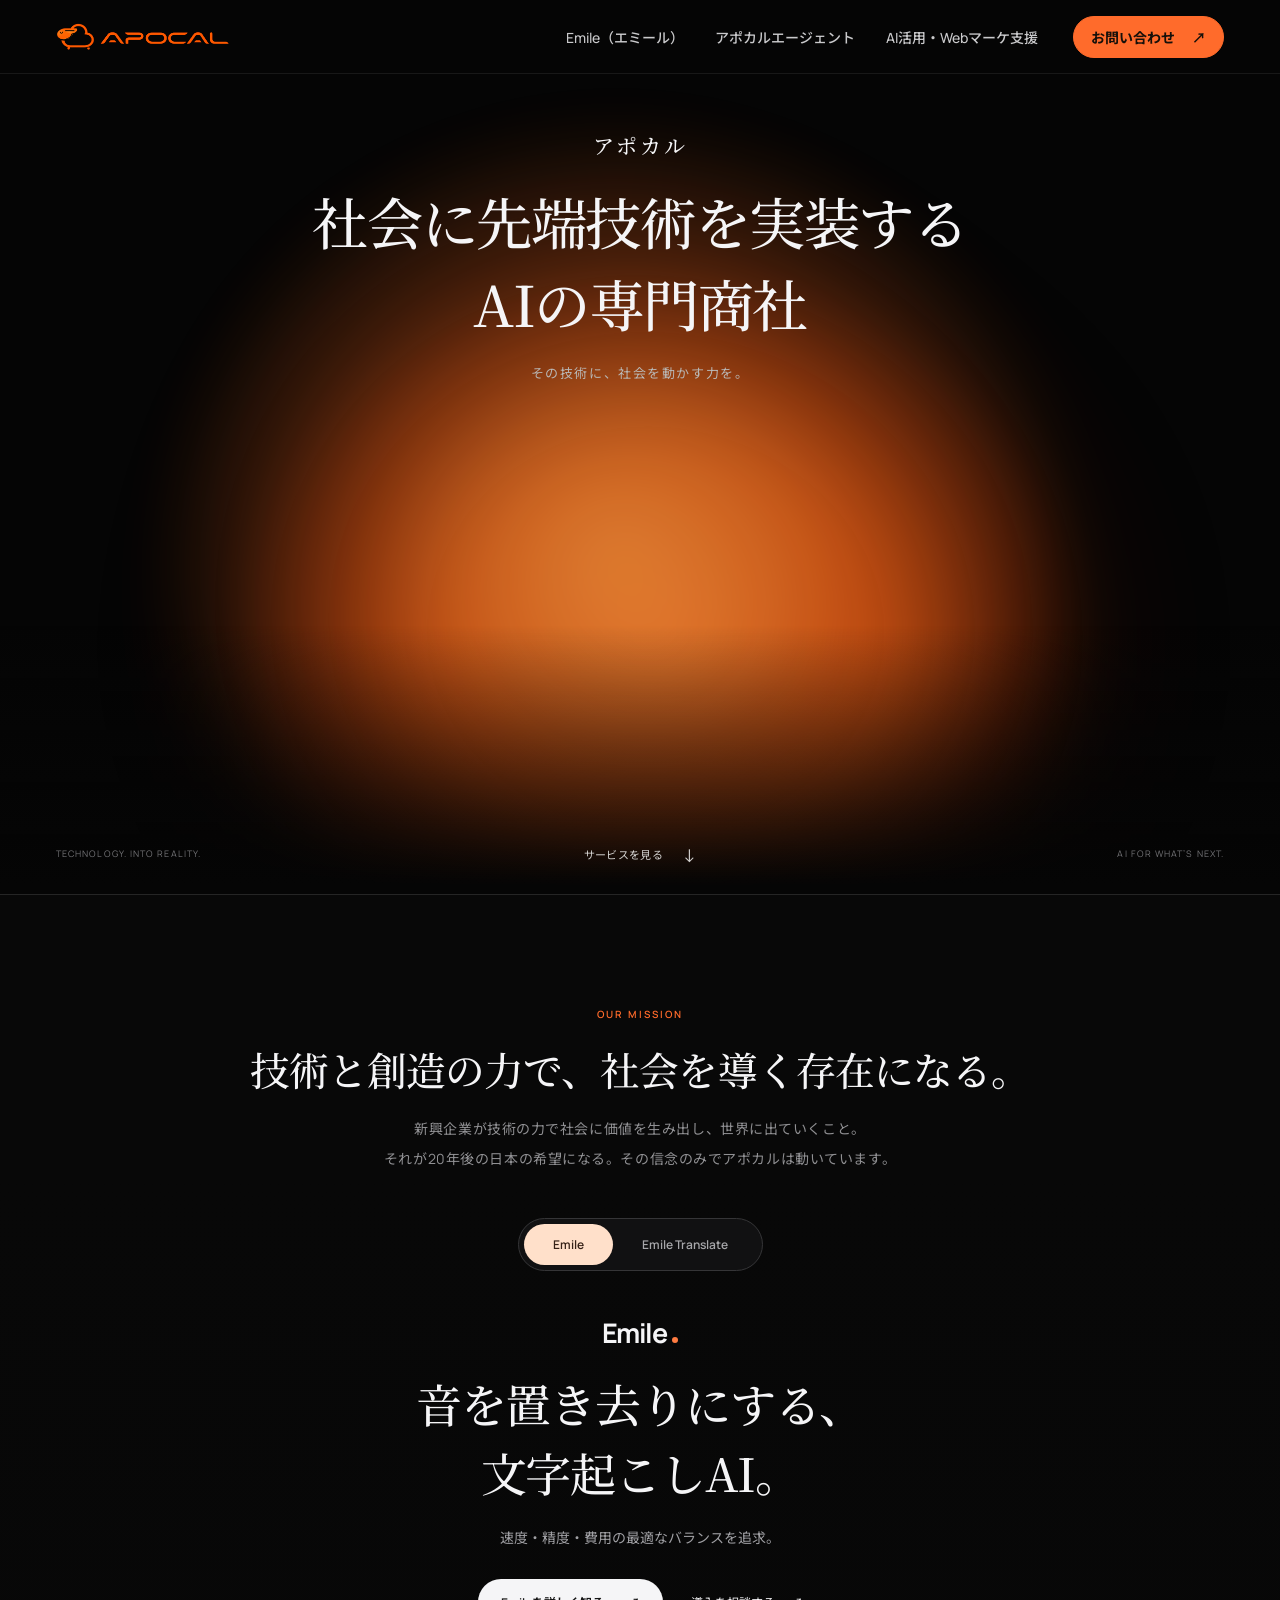
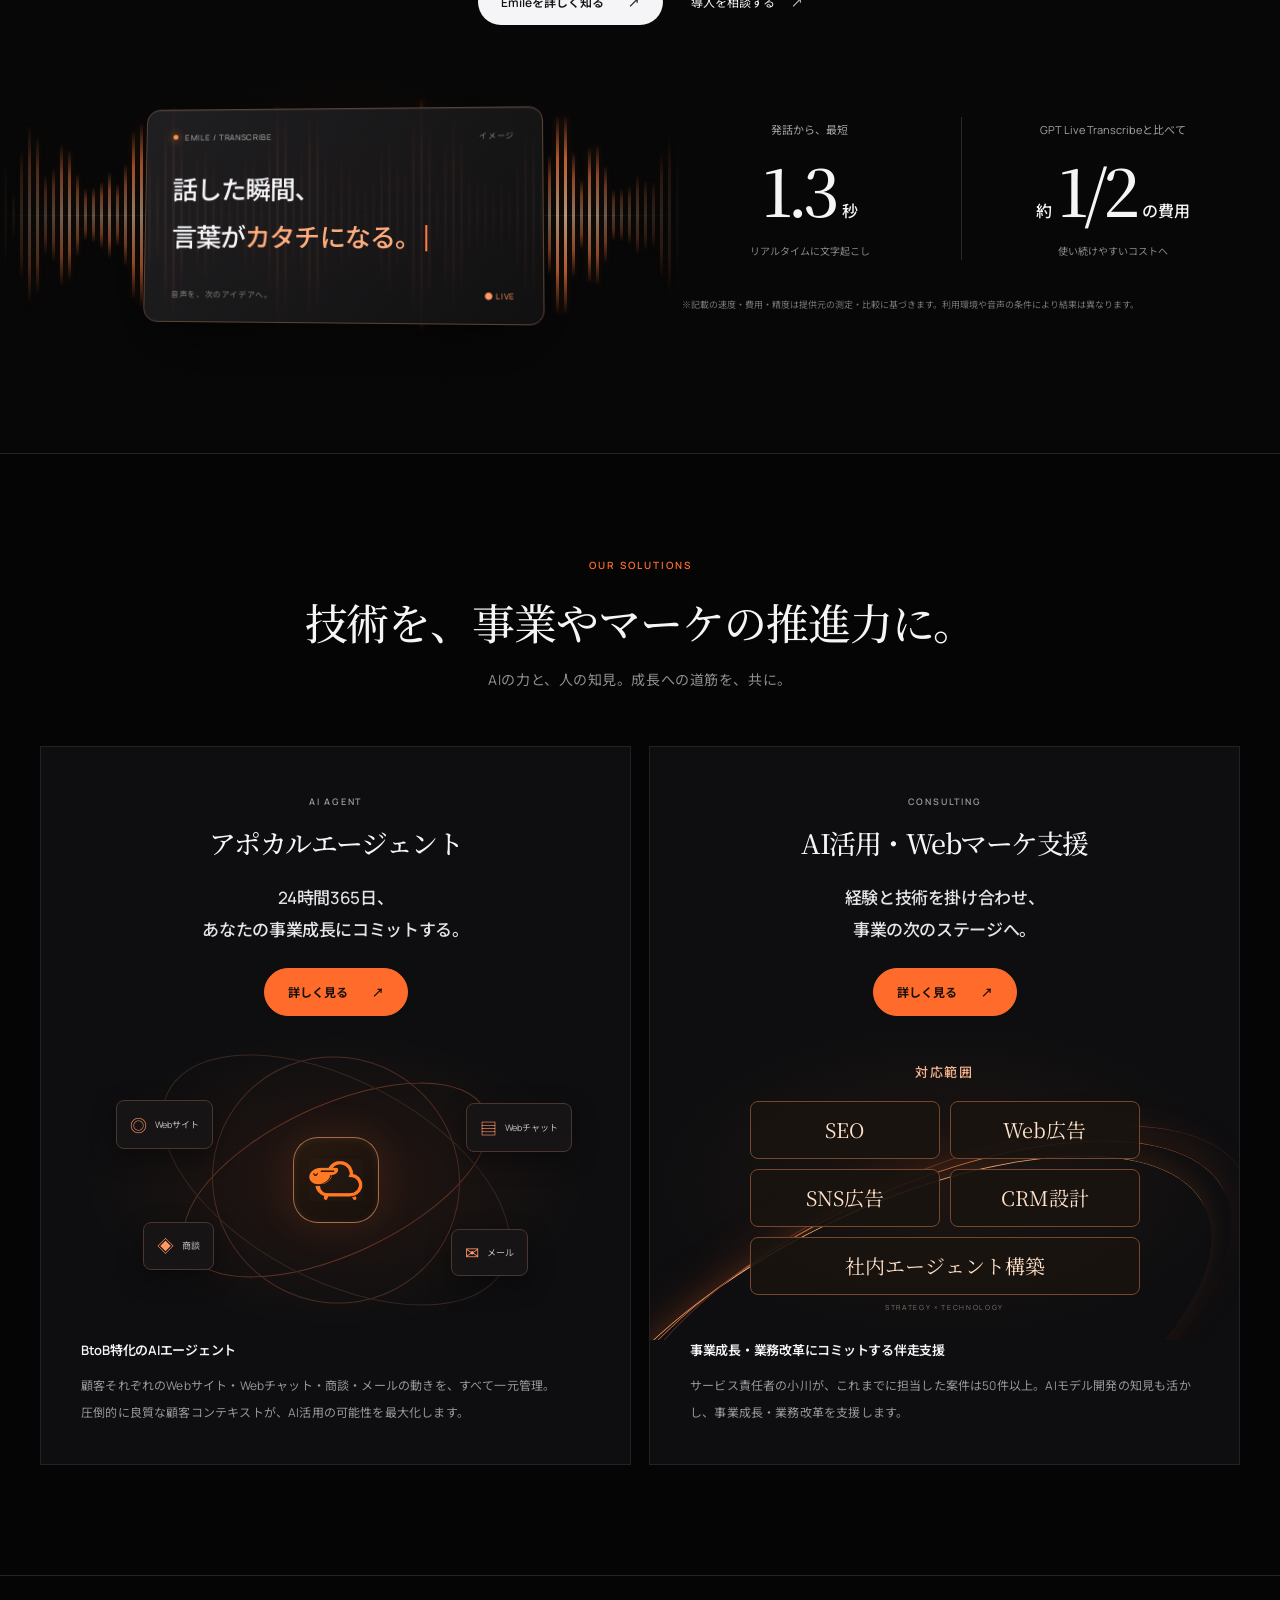
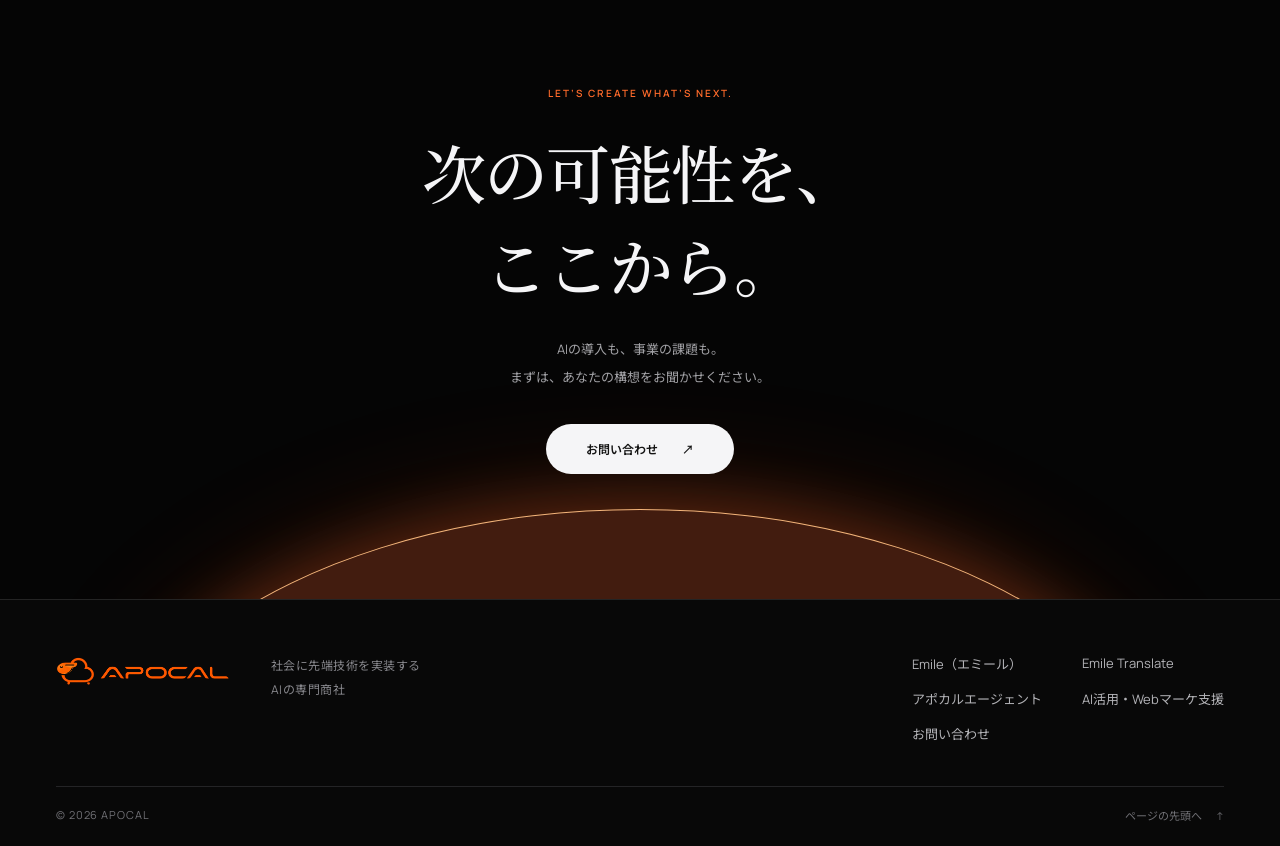
==== commit 211f2539: "Replace general trading company wording with specialized trading company" ====
--- a/index.html
+++ b/index.html
@@ -3,12 +3,12 @@
 <head>
   <meta charset="UTF-8">
   <meta name="viewport" content="width=device-width, initial-scale=1">
-  <title>アポカル｜社会に先端技術を実装する、AIの総合商社</title>
-  <meta name="description" content="社会に先端技術を実装する、AIの総合商社アポカル。文字起こしAI Emile、Emile Translate、BtoB特化のアポカルエージェント、AI活用・Webマーケ支援で事業の可能性を広げます。">
+  <title>アポカル｜社会に先端技術を実装する、AIの専門商社</title>
+  <meta name="description" content="社会に先端技術を実装する、AIの専門商社アポカル。文字起こしAI Emile、Emile Translate、BtoB特化のアポカルエージェント、AI活用・Webマーケ支援で事業の可能性を広げます。">
   <meta name="theme-color" content="#050505">
   <link rel="canonical" href="https://apocal.jp/">
   <meta property="og:type" content="website">
-  <meta property="og:title" content="アポカル｜社会に先端技術を実装する、AIの総合商社">
+  <meta property="og:title" content="アポカル｜社会に先端技術を実装する、AIの専門商社">
   <meta property="og:description" content="先端技術を、事業を動かす力に。Emile・AIエージェント・伴走支援を提供するアポカル。">
   <meta property="og:url" content="https://apocal.jp/">
   <link rel="icon" type="image/png" href="/image/favicon.png">
@@ -18,7 +18,7 @@
   <link href="https://fonts.googleapis.com/css2?family=Noto+Sans+JP:wght@400;500;600;700;800;900&family=Noto+Serif+JP:wght@400;500;600;700&family=Manrope:wght@400;500;600;700;800&display=swap" rel="stylesheet">
   <link rel="stylesheet" href="/css/home.css">
   <script>(function(w,d,s,l,i){w[l]=w[l]||[];w[l].push({'gtm.start':new Date().getTime(),event:'gtm.js'});var f=d.getElementsByTagName(s)[0],j=d.createElement(s),dl=l!='dataLayer'?'&l='+l:'';j.async=true;j.src='https://www.googletagmanager.com/gtm.js?id='+i+dl;f.parentNode.insertBefore(j,f);})(window,document,'script','dataLayer','GTM-NRPP5L7K');</script>
-  <script type="application/ld+json">{"@context":"https://schema.org","@type":"Organization","@id":"https://apocal.jp/#organization","name":"アポカル","alternateName":"APOCAL","url":"https://apocal.jp/","description":"社会に先端技術を実装する、AIの総合商社","logo":"https://apocal.jp/image/apocal_logo_3.png"}</script>
+  <script type="application/ld+json">{"@context":"https://schema.org","@type":"Organization","@id":"https://apocal.jp/#organization","name":"アポカル","alternateName":"APOCAL","url":"https://apocal.jp/","description":"社会に先端技術を実装する、AIの専門商社","logo":"https://apocal.jp/image/apocal_logo_3.png"}</script>
 </head>
 <body>
   <noscript><iframe src="https://www.googletagmanager.com/ns.html?id=GTM-NRPP5L7K" height="0" width="0" style="display:none;visibility:hidden"></iframe></noscript>
@@ -40,7 +40,7 @@
       <div class="hero-universe" aria-hidden="true"><div class="ambient-glow"></div><div class="hero-vignette"></div></div>
       <div class="hero-copy">
         <p class="hero-brand">アポカル</p>
-        <h1 id="hero-heading">社会に先端技術を実装する<br><span>AIの総合商社</span></h1>
+        <h1 id="hero-heading">社会に先端技術を実装する<br><span>AIの専門商社</span></h1>
         <p class="hero-caption">その技術に、社会を動かす力を。</p>
       </div>
       <div class="hero-bottom"><span>TECHNOLOGY. INTO REALITY.</span><a href="#products">サービスを見る <span aria-hidden="true">↓</span></a><span class="hero-coordinate">AI FOR WHAT’S NEXT.</span></div>
@@ -69,7 +69,7 @@
         <div class="product-showcase">
           <div class="sound-visual" aria-hidden="true"><div class="waveform" data-wave="translate"></div><div class="transcript translation"><div class="transcript-top"><span><i></i> EMILE / TRANSLATE</span><span>イメージ</span></div><div class="language-row"><span>JA</span><p>言葉の壁を、越えていく。</p></div><div class="language-row translated"><span>EN</span><p>Go beyond<br>the language barrier.<b class="typing-caret"></b></p></div><div class="transcript-bottom"><span>想いは、そのままに。</span><span class="live-badge">● LIVE</span></div></div><div class="wave-baseline"></div></div>
           <div class="product-stats">
-            <div class="product-metrics"><div><span class="metric-label">発話から、最短</span><p><strong>1.5</strong><span>秒</span></p><span class="metric-note">会話の流れに寄り添う翻訳</span></div><div><span class="metric-label">翻訳精度は</span><p class="accuracy-metric"><strong>正訳率96%</strong><sup>※</sup></p><span class="metric-note">※当サービス調べ</span></div></div>
+            <div class="product-metrics"><div><span class="metric-label">発話から、最短</span><p><strong>1.5</strong><span>秒</span></p><span class="metric-note">会話の流れに寄り添う翻訳</span></div><div><span class="metric-label">翻訳精度は</span><p class="accuracy-metric accuracy-rate"><span>正訳率</span><strong>96</strong><span>%</span><sup>※</sup></p><span class="metric-note">※当サービス調べ</span></div></div>
             <p class="performance-note">※記載の速度・費用・精度は提供元の測定・比較に基づきます。利用環境や音声の条件により結果は異なります。</p>
           </div>
         </div>
@@ -93,7 +93,7 @@
 
     <section class="contact-section" aria-labelledby="contact-heading"><div class="contact-glow" aria-hidden="true"></div><div class="contact-copy"><p class="eyebrow">LET’S CREATE WHAT’S NEXT.</p><h2 id="contact-heading">次の可能性を、<br>ここから。</h2><p>AIの導入も、事業の課題も。<br>まずは、あなたの構想をお聞かせください。</p><a class="pill pill-light contact-button" href="/contact/">お問い合わせ <span aria-hidden="true">↗</span></a></div></section>
   </main>
-  <footer class="home-footer"><div class="footer-main"><a class="wordmark" href="/" aria-label="アポカル ホーム"><img src="/image/apocal_logo_3.png" width="139" height="28" alt="APOCAL"></a><p>社会に先端技術を実装する<br>AIの総合商社</p><nav aria-label="フッターナビゲーション"><a href="/emile/">Emile（エミール）</a><a href="/emile/#translate-heading">Emile Translate</a><a href="/agent/">アポカルエージェント</a><a href="/consulting/">AI活用・Webマーケ支援</a><a href="/contact/">お問い合わせ</a></nav></div><div class="footer-bottom"><span>© 2026 APOCAL</span><a href="#main">ページの先頭へ <span aria-hidden="true">↑</span></a></div></footer>
+  <footer class="home-footer"><div class="footer-main"><a class="wordmark" href="/" aria-label="アポカル ホーム"><img src="/image/apocal_logo_3.png" width="139" height="28" alt="APOCAL"></a><p>社会に先端技術を実装する<br>AIの専門商社</p><nav aria-label="フッターナビゲーション"><a href="/emile/">Emile（エミール）</a><a href="/emile/#translate-heading">Emile Translate</a><a href="/agent/">アポカルエージェント</a><a href="/consulting/">AI活用・Webマーケ支援</a><a href="/contact/">お問い合わせ</a></nav></div><div class="footer-bottom"><span>© 2026 APOCAL</span><a href="#main">ページの先頭へ <span aria-hidden="true">↑</span></a></div></footer>
   <script src="/js/home.js"></script>
 </body>
 </html>
--- a/css/home.css
+++ b/css/home.css
@@ -1644,3 +1644,10 @@
   .footer-main nav { font-size:12px; }
   .home-footer .footer-bottom { font-size:10px; }
 }
+
+/* Match the accuracy figure to the adjacent latency figure. */
+.translate-panel .product-metrics{grid-template-columns:minmax(0,1fr) minmax(0,1fr)}
+.product-stats .accuracy-rate{padding-top:0;padding-bottom:0}
+.product-stats .accuracy-rate strong{font-family:"Noto Serif JP",serif;font-size:65px;line-height:1.5;letter-spacing:-.07em}
+@media(min-width:801px) and (max-width:1100px){.product-stats .accuracy-rate strong{font-size:56px}}
+@media(max-width:560px){.product-stats .accuracy-rate strong{font-size:52px}}
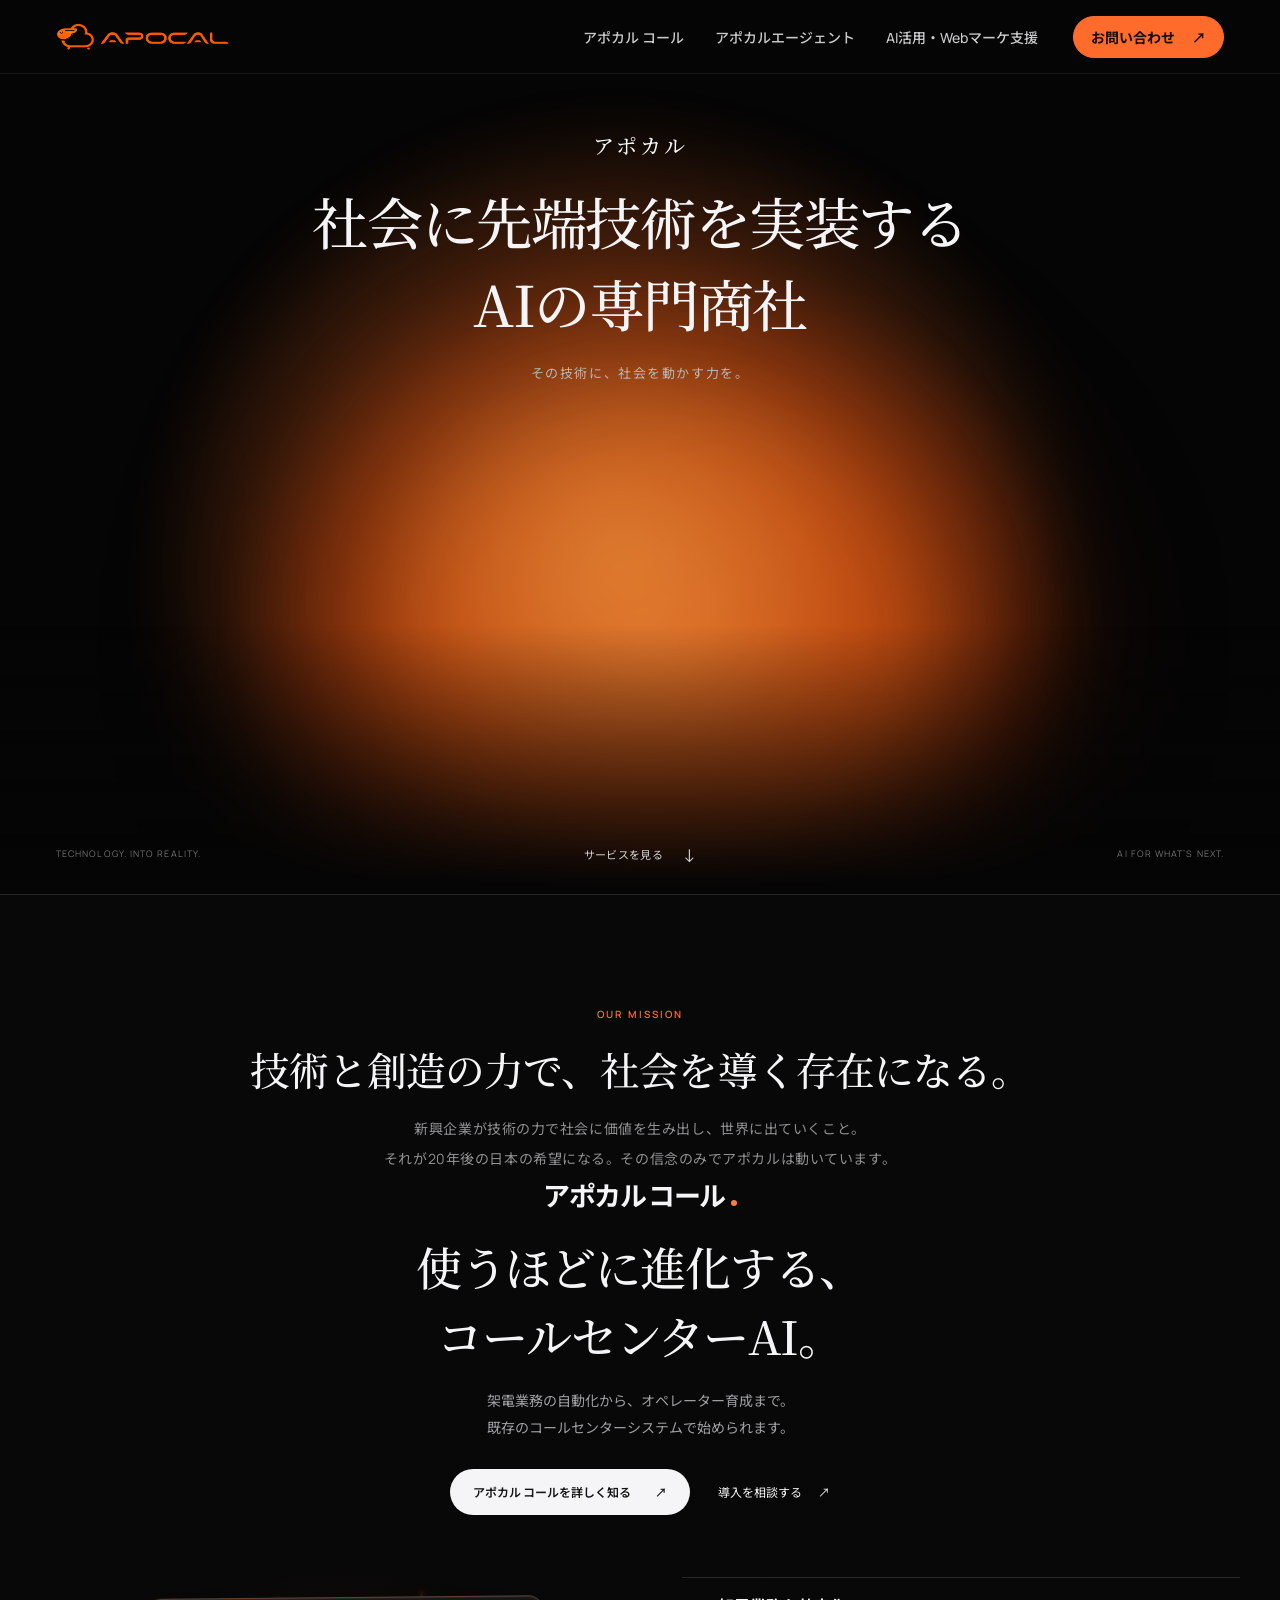
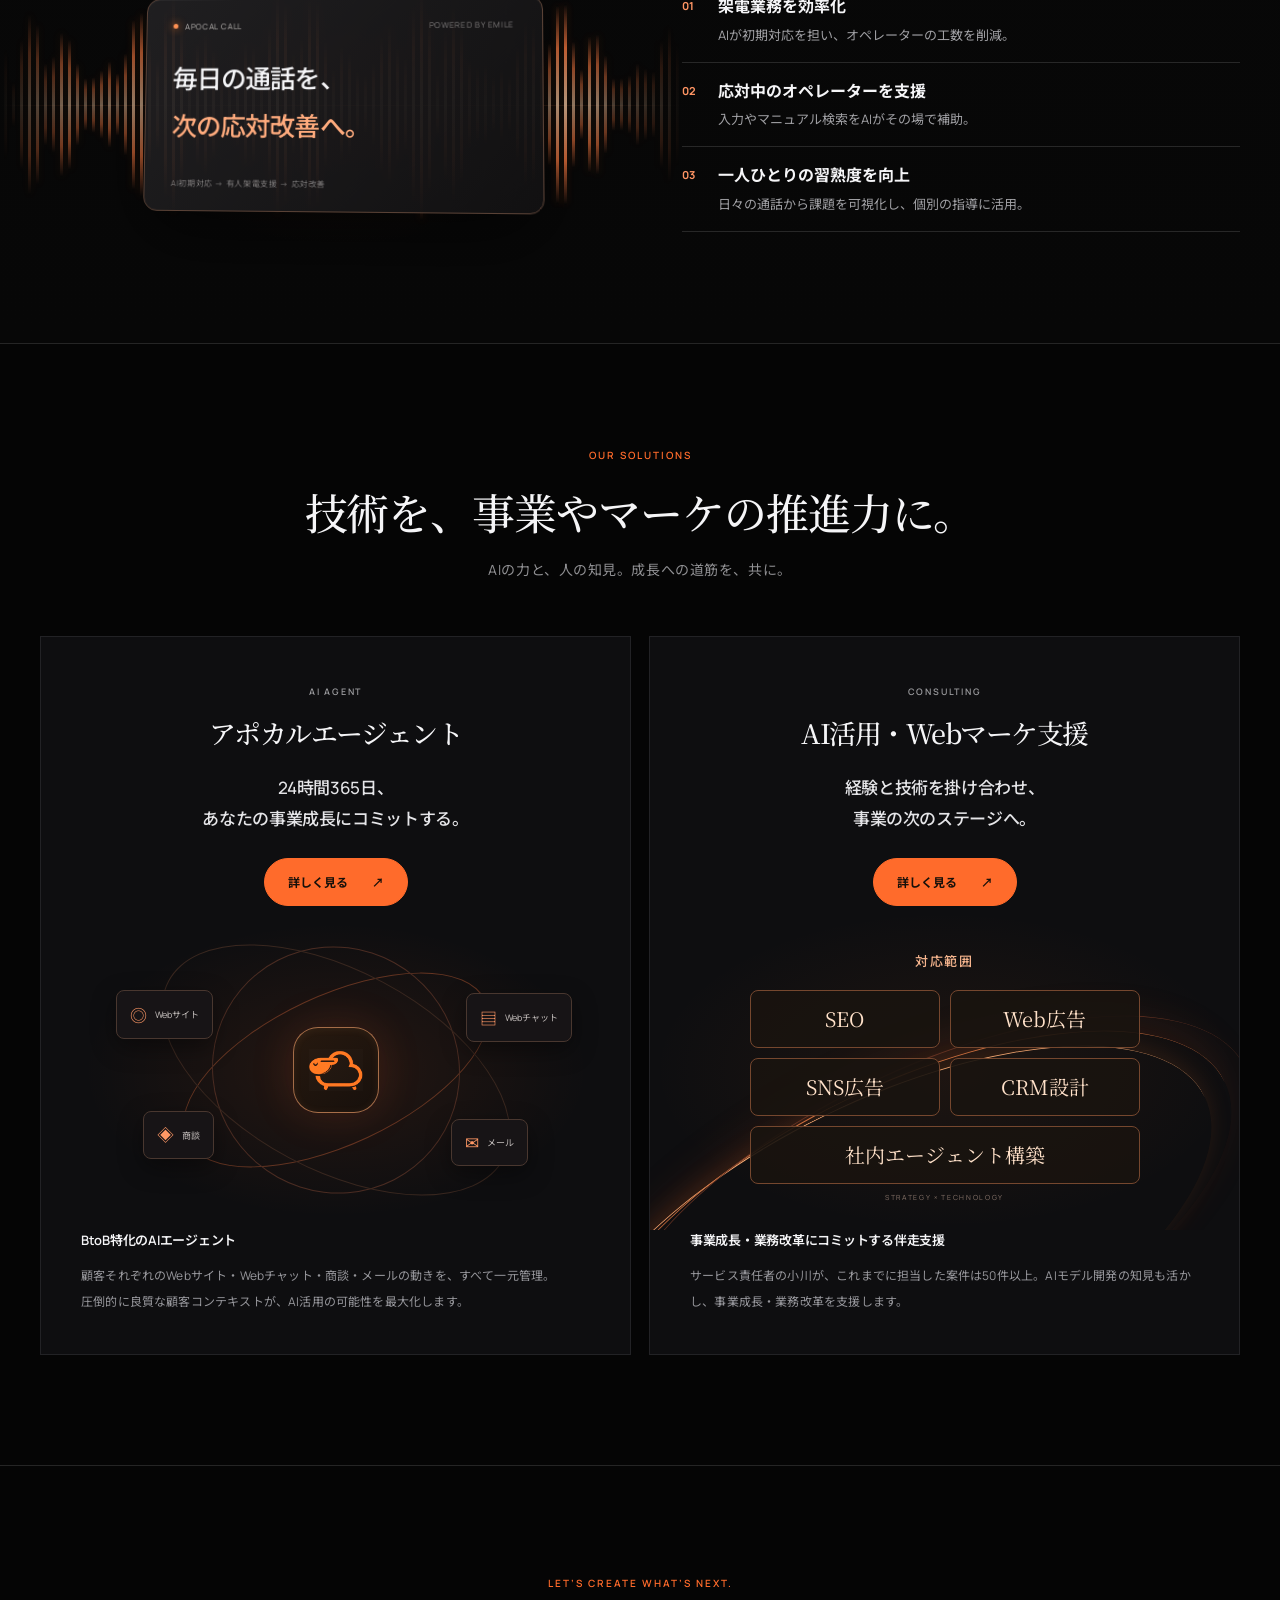
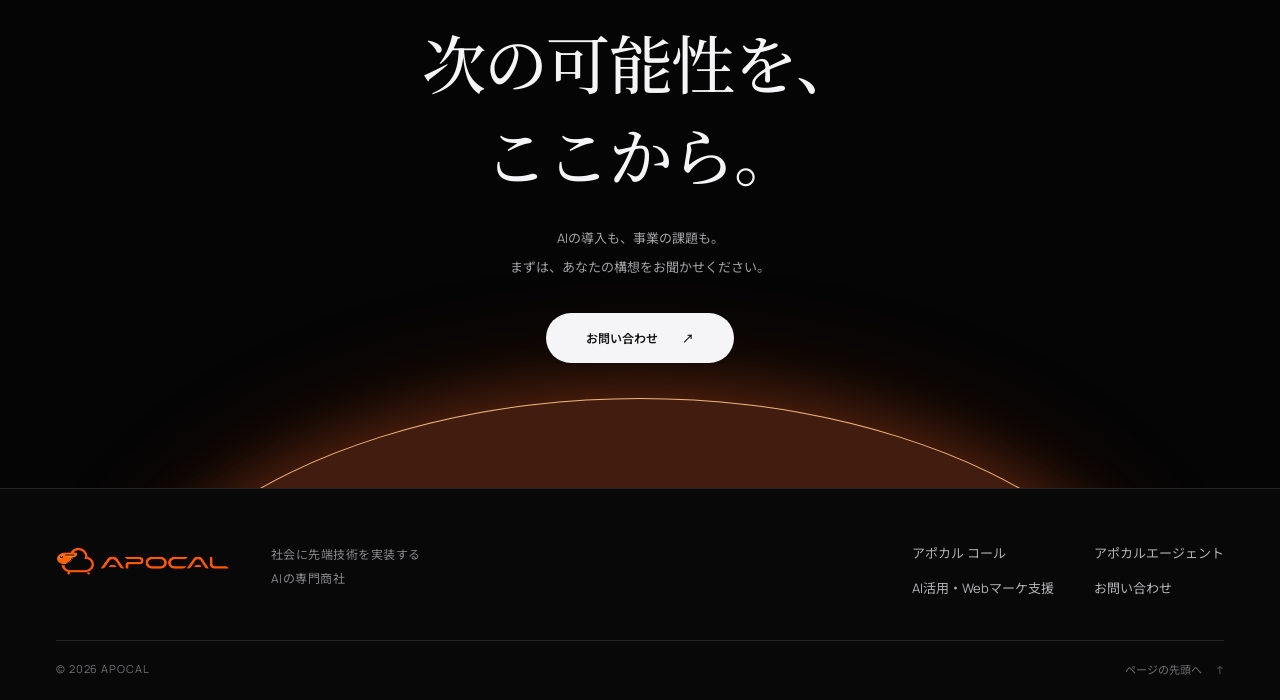
==== commit 1c42aa7d: "Publish Apocal Call and feature it on the homepage" ====
--- a/index.html
+++ b/index.html
@@ -4,12 +4,12 @@
   <meta charset="UTF-8">
   <meta name="viewport" content="width=device-width, initial-scale=1">
   <title>アポカル｜社会に先端技術を実装する、AIの専門商社</title>
-  <meta name="description" content="社会に先端技術を実装する、AIの専門商社アポカル。文字起こしAI Emile、Emile Translate、BtoB特化のアポカルエージェント、AI活用・Webマーケ支援で事業の可能性を広げます。">
+  <meta name="description" content="社会に先端技術を実装する、AIの専門商社アポカル。コールセンターAIのアポカル コール、BtoB特化のアポカルエージェント、AI活用・Webマーケ支援で事業の可能性を広げます。">
   <meta name="theme-color" content="#050505">
   <link rel="canonical" href="https://apocal.jp/">
   <meta property="og:type" content="website">
   <meta property="og:title" content="アポカル｜社会に先端技術を実装する、AIの専門商社">
-  <meta property="og:description" content="先端技術を、事業を動かす力に。Emile・AIエージェント・伴走支援を提供するアポカル。">
+  <meta property="og:description" content="先端技術を、事業を動かす力に。アポカル コール・AIエージェント・伴走支援を提供するアポカル。">
   <meta property="og:url" content="https://apocal.jp/">
   <link rel="icon" type="image/png" href="/image/favicon.png">
   <link rel="apple-touch-icon" href="/image/favicon.png">
@@ -27,7 +27,7 @@
     <div class="header-inner">
       <a class="wordmark" href="/" aria-label="アポカル ホーム"><img src="/image/apocal_logo_3.png" width="139" height="28" alt="APOCAL"></a>
       <nav class="home-nav" id="homeNav" aria-label="メインナビゲーション">
-        <a href="/emile/">Emile（エミール）</a>
+        <a href="/call/">アポカル コール</a>
         <a href="/agent/">アポカルエージェント</a>
         <a href="/consulting/">AI活用・Webマーケ支援</a>
         <a class="nav-contact" href="/contact/">お問い合わせ <span aria-hidden="true">↗</span></a>
@@ -49,32 +49,34 @@
     <section class="mission section" id="mission" aria-labelledby="mission-heading">
       <div class="section-heading"><p class="eyebrow">OUR MISSION</p><h2 id="mission-heading">技術と創造の力で、社会を導く存在になる。</h2><p class="mission-description">新興企業が技術の力で社会に価値を生み出し、世界に出ていくこと。<br>それが20年後の日本の希望になる。その信念のみでアポカルは動いています。</p></div>
     </section>
-    <section class="products section" id="products" aria-label="Emileのサービス紹介">
-      <div class="product-tabs" role="tablist" aria-label="Emileのサービスを選択">
-        <button type="button" id="tab-emile" role="tab" aria-selected="true" aria-controls="panel-emile" tabindex="0">Emile</button>
-        <button type="button" id="tab-translate" role="tab" aria-selected="false" aria-controls="panel-translate" tabindex="-1">Emile Translate</button>
-      </div>
-      <div class="product-panel" id="panel-emile" role="tabpanel" aria-labelledby="tab-emile" tabindex="0">
-        <div class="product-intro"><p class="product-name">Emile<span class="brand-dot"></span></p><h3>音を置き去りにする、<br>文字起こしAI。</h3><p class="product-description">速度・精度・費用の<br class="mobile-only">最適なバランスを追求。</p><div class="product-actions"><a class="pill pill-light" href="/emile/">Emileを詳しく知る <span aria-hidden="true">↗</span></a><a class="text-link" href="/contact/">導入を相談する <span aria-hidden="true">↗</span></a></div></div>
-        <div class="product-showcase">
-          <div class="sound-visual" aria-hidden="true"><div class="waveform" data-wave="emile"></div><div class="transcript"><div class="transcript-top"><span><i></i> EMILE / TRANSCRIBE</span><span>イメージ</span></div><p>話した瞬間、<br>言葉が<span>カタチになる。</span><b class="typing-caret"></b></p><div class="transcript-bottom"><span>音声を、次のアイデアへ。</span><span class="live-badge">● LIVE</span></div></div><div class="wave-baseline"></div></div>
-          <div class="product-stats">
-            <div class="product-metrics"><div><span class="metric-label">発話から、最短</span><p><strong>1.3</strong><span>秒</span></p><span class="metric-note">リアルタイムに文字起こし</span></div><div><span class="metric-label">GPT Live Transcribeと比べて</span><p><span>約</span><strong>1/2</strong><span>の費用</span></p><span class="metric-note">使い続けやすいコストへ</span></div></div>
-            <p class="performance-note">※記載の速度・費用・精度は提供元の測定・比較に基づきます。利用環境や音声の条件により結果は異なります。</p>
+    <section class="products section" id="products" aria-labelledby="call-product-heading">
+      <div class="product-panel">
+        <div class="product-intro">
+          <p class="product-name">アポカル コール<span class="brand-dot" aria-hidden="true"></span></p>
+          <h2 id="call-product-heading">使うほどに進化する、<br>コールセンターAI。</h2>
+          <p class="product-description">架電業務の自動化から、オペレーター育成まで。<br>既存のコールセンターシステムで始められます。</p>
+          <div class="product-actions">
+            <a class="pill pill-light" href="/call/">アポカル コールを詳しく知る <span aria-hidden="true">↗</span></a>
+            <a class="text-link" href="/contact/">導入を相談する <span aria-hidden="true">↗</span></a>
           </div>
         </div>
-      </div>
-      <div class="product-panel translate-panel" id="panel-translate" role="tabpanel" aria-labelledby="tab-translate" tabindex="0" hidden>
-        <div class="product-intro"><p class="product-name">Emile <span class="translate-word">Translate</span><span class="brand-dot"></span></p><h3>話者を置き去りにする、<br>翻訳AI。</h3><p class="product-description">リアルタイムな翻訳性能を追求。<br class="mobile-only">言語の壁を、会話の向こうへ。</p><div class="product-actions"><a class="pill pill-light" href="/emile/#translate-heading">Emile Translateを詳しく知る <span aria-hidden="true">↗</span></a><a class="text-link" href="/contact/">導入を相談する <span aria-hidden="true">↗</span></a></div></div>
         <div class="product-showcase">
-          <div class="sound-visual" aria-hidden="true"><div class="waveform" data-wave="translate"></div><div class="transcript translation"><div class="transcript-top"><span><i></i> EMILE / TRANSLATE</span><span>イメージ</span></div><div class="language-row"><span>JA</span><p>言葉の壁を、越えていく。</p></div><div class="language-row translated"><span>EN</span><p>Go beyond<br>the language barrier.<b class="typing-caret"></b></p></div><div class="transcript-bottom"><span>想いは、そのままに。</span><span class="live-badge">● LIVE</span></div></div><div class="wave-baseline"></div></div>
-          <div class="product-stats">
-            <div class="product-metrics"><div><span class="metric-label">発話から、最短</span><p><strong>1.5</strong><span>秒</span></p><span class="metric-note">会話の流れに寄り添う翻訳</span></div><div><span class="metric-label">翻訳精度は</span><p class="accuracy-metric accuracy-rate"><span>正訳率</span><strong>96</strong><span>%</span><sup>※</sup></p><span class="metric-note">※当サービス調べ</span></div></div>
-            <p class="performance-note">※記載の速度・費用・精度は提供元の測定・比較に基づきます。利用環境や音声の条件により結果は異なります。</p>
+          <div class="sound-visual" aria-hidden="true">
+            <div class="waveform" data-wave="call"></div>
+            <div class="transcript">
+              <div class="transcript-top"><span><i></i> APOCAL CALL</span><span>POWERED BY EMILE</span></div>
+              <p>毎日の通話を、<br><span>次の応対改善へ。</span></p>
+              <div class="transcript-bottom"><span>AI初期対応 → 有人架電支援 → 応対改善</span></div>
+            </div>
+            <div class="wave-baseline"></div>
           </div>
+          <ol class="home-call-benefits">
+            <li><span aria-hidden="true">01</span><div><h3>架電業務を効率化</h3><p>AIが初期対応を担い、オペレーターの工数を削減。</p></div></li>
+            <li><span aria-hidden="true">02</span><div><h3>応対中のオペレーターを支援</h3><p>入力やマニュアル検索をAIがその場で補助。</p></div></li>
+            <li><span aria-hidden="true">03</span><div><h3>一人ひとりの習熟度を向上</h3><p>日々の通話から課題を可視化し、個別の指導に活用。</p></div></li>
+          </ol>
         </div>
       </div>
-      <noscript><style>.product-tabs{display:none}.product-panel[hidden]{display:block!important;margin-top:100px}</style><p class="noscript-note">EmileとEmile Translateを順にご紹介します。</p></noscript>
     </section>
 
     <section class="solutions section" id="solutions" aria-labelledby="solutions-heading">
@@ -93,7 +95,7 @@
 
     <section class="contact-section" aria-labelledby="contact-heading"><div class="contact-glow" aria-hidden="true"></div><div class="contact-copy"><p class="eyebrow">LET’S CREATE WHAT’S NEXT.</p><h2 id="contact-heading">次の可能性を、<br>ここから。</h2><p>AIの導入も、事業の課題も。<br>まずは、あなたの構想をお聞かせください。</p><a class="pill pill-light contact-button" href="/contact/">お問い合わせ <span aria-hidden="true">↗</span></a></div></section>
   </main>
-  <footer class="home-footer"><div class="footer-main"><a class="wordmark" href="/" aria-label="アポカル ホーム"><img src="/image/apocal_logo_3.png" width="139" height="28" alt="APOCAL"></a><p>社会に先端技術を実装する<br>AIの専門商社</p><nav aria-label="フッターナビゲーション"><a href="/emile/">Emile（エミール）</a><a href="/emile/#translate-heading">Emile Translate</a><a href="/agent/">アポカルエージェント</a><a href="/consulting/">AI活用・Webマーケ支援</a><a href="/contact/">お問い合わせ</a></nav></div><div class="footer-bottom"><span>© 2026 APOCAL</span><a href="#main">ページの先頭へ <span aria-hidden="true">↑</span></a></div></footer>
+  <footer class="home-footer"><div class="footer-main"><a class="wordmark" href="/" aria-label="アポカル ホーム"><img src="/image/apocal_logo_3.png" width="139" height="28" alt="APOCAL"></a><p>社会に先端技術を実装する<br>AIの専門商社</p><nav aria-label="フッターナビゲーション"><a href="/call/">アポカル コール</a><a href="/agent/">アポカルエージェント</a><a href="/consulting/">AI活用・Webマーケ支援</a><a href="/contact/">お問い合わせ</a></nav></div><div class="footer-bottom"><span>© 2026 APOCAL</span><a href="#main">ページの先頭へ <span aria-hidden="true">↑</span></a></div></footer>
   <script src="/js/home.js"></script>
 </body>
 </html>
--- a/css/home.css
+++ b/css/home.css
@@ -308,7 +308,7 @@
   letter-spacing:-.05em;
   margin-left:4px;
 }
-.product-intro h3 {
+.product-intro h2 {
   font-size:clamp(30px,3.6vw,49px);
   font-weight:700;
   line-height:1.5;
@@ -1015,7 +1015,7 @@
   .section-heading>p:last-child {
     font-size:12px;
   }
-  .product-intro h3 {
+  .product-intro h2 {
     font-size:42px;
   }
   .solution-grid {
@@ -1178,7 +1178,7 @@
   .translate-word {
     font-size:20px;
   }
-  .product-intro h3 {
+  .product-intro h2 {
     font-size:31px;
     margin-top:19px;
     line-height:1.65;
@@ -1414,7 +1414,7 @@
 .hero-brand,
 .hero-copy h1,
 .section-heading h2,
-.product-intro h3,
+.product-intro h2,
 .tile-heading h3,
 .contact-copy h2,
 .product-metrics strong {
@@ -1426,7 +1426,7 @@
 }
 .hero-copy h1,
 .section-heading h2,
-.product-intro h3,
+.product-intro h2,
 .contact-copy h2 {
   letter-spacing:-.025em;
 }
@@ -1610,7 +1610,7 @@
   .product-tabs button { padding:10px 29px; }
   .product-name { font-size:23px; }
   .translate-word { font-size:20px; }
-  .product-intro h3 { font-size:38px; line-height:1.4; margin-top:12px; }
+  .product-intro h2 { font-size:38px; line-height:1.4; margin-top:12px; }
   .product-description { font-size:12px; line-height:1.8; margin-top:10px; }
   .product-actions { margin-top:16px; }
   .product-actions .pill { padding:12px 23px; }
@@ -1651,3 +1651,41 @@
 .product-stats .accuracy-rate strong{font-family:"Noto Serif JP",serif;font-size:65px;line-height:1.5;letter-spacing:-.07em}
 @media(min-width:801px) and (max-width:1100px){.product-stats .accuracy-rate strong{font-size:56px}}
 @media(max-width:560px){.product-stats .accuracy-rate strong{font-size:52px}}
+
+.home-call-benefits {
+  margin: 0;
+  padding: 0;
+  list-style: none;
+  text-align: left;
+}
+
+.home-call-benefits li {
+  display: grid;
+  grid-template-columns: 22px minmax(0, 1fr);
+  gap: 14px;
+  padding: 16px 0;
+  border-top: 1px solid var(--line);
+}
+
+.home-call-benefits li:last-child {
+  border-bottom: 1px solid var(--line);
+}
+
+.home-call-benefits li > span {
+  padding-top: 4px;
+  color: #ff9564;
+  font-size: 11px;
+  font-weight: 700;
+}
+
+.home-call-benefits h3 {
+  font-size: 16px;
+  line-height: 1.6;
+}
+
+.home-call-benefits p {
+  margin-top: 4px;
+  color: #a0a0a4;
+  font-size: 13px;
+  line-height: 1.7;
+}
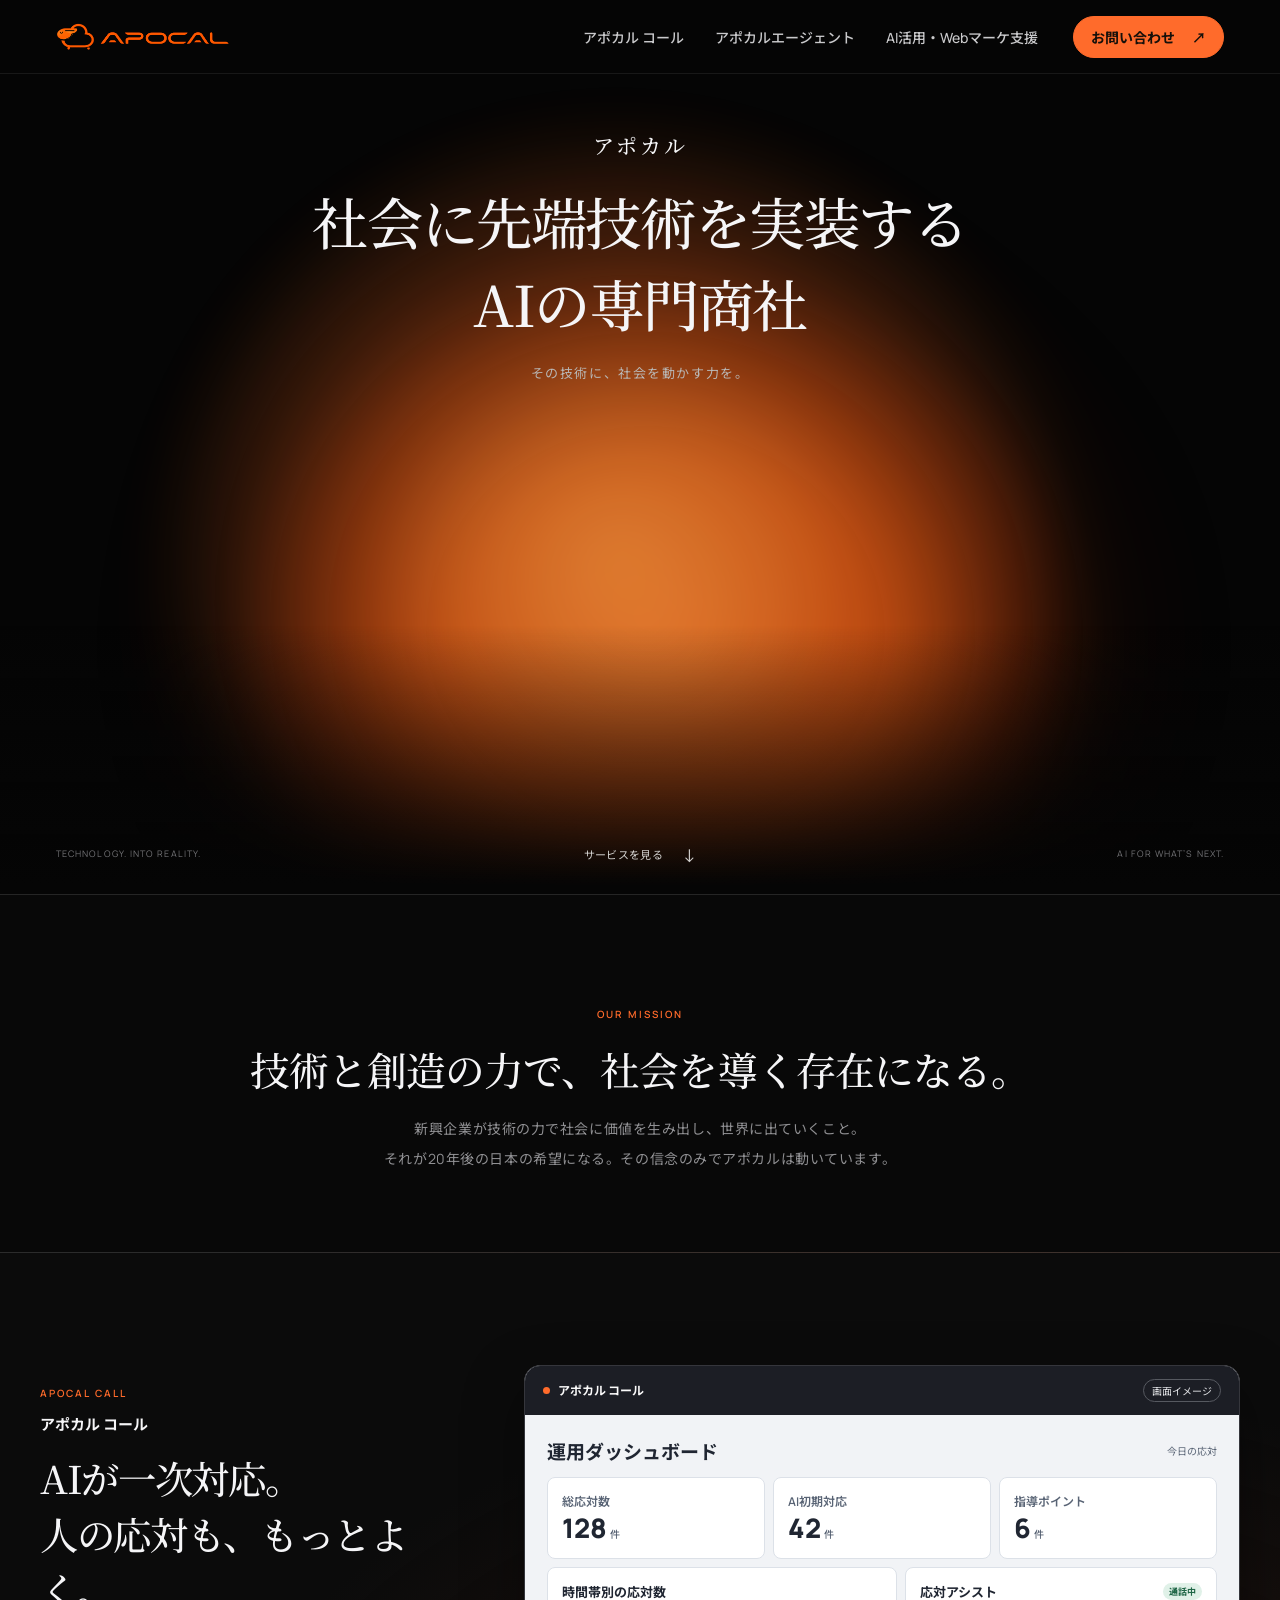
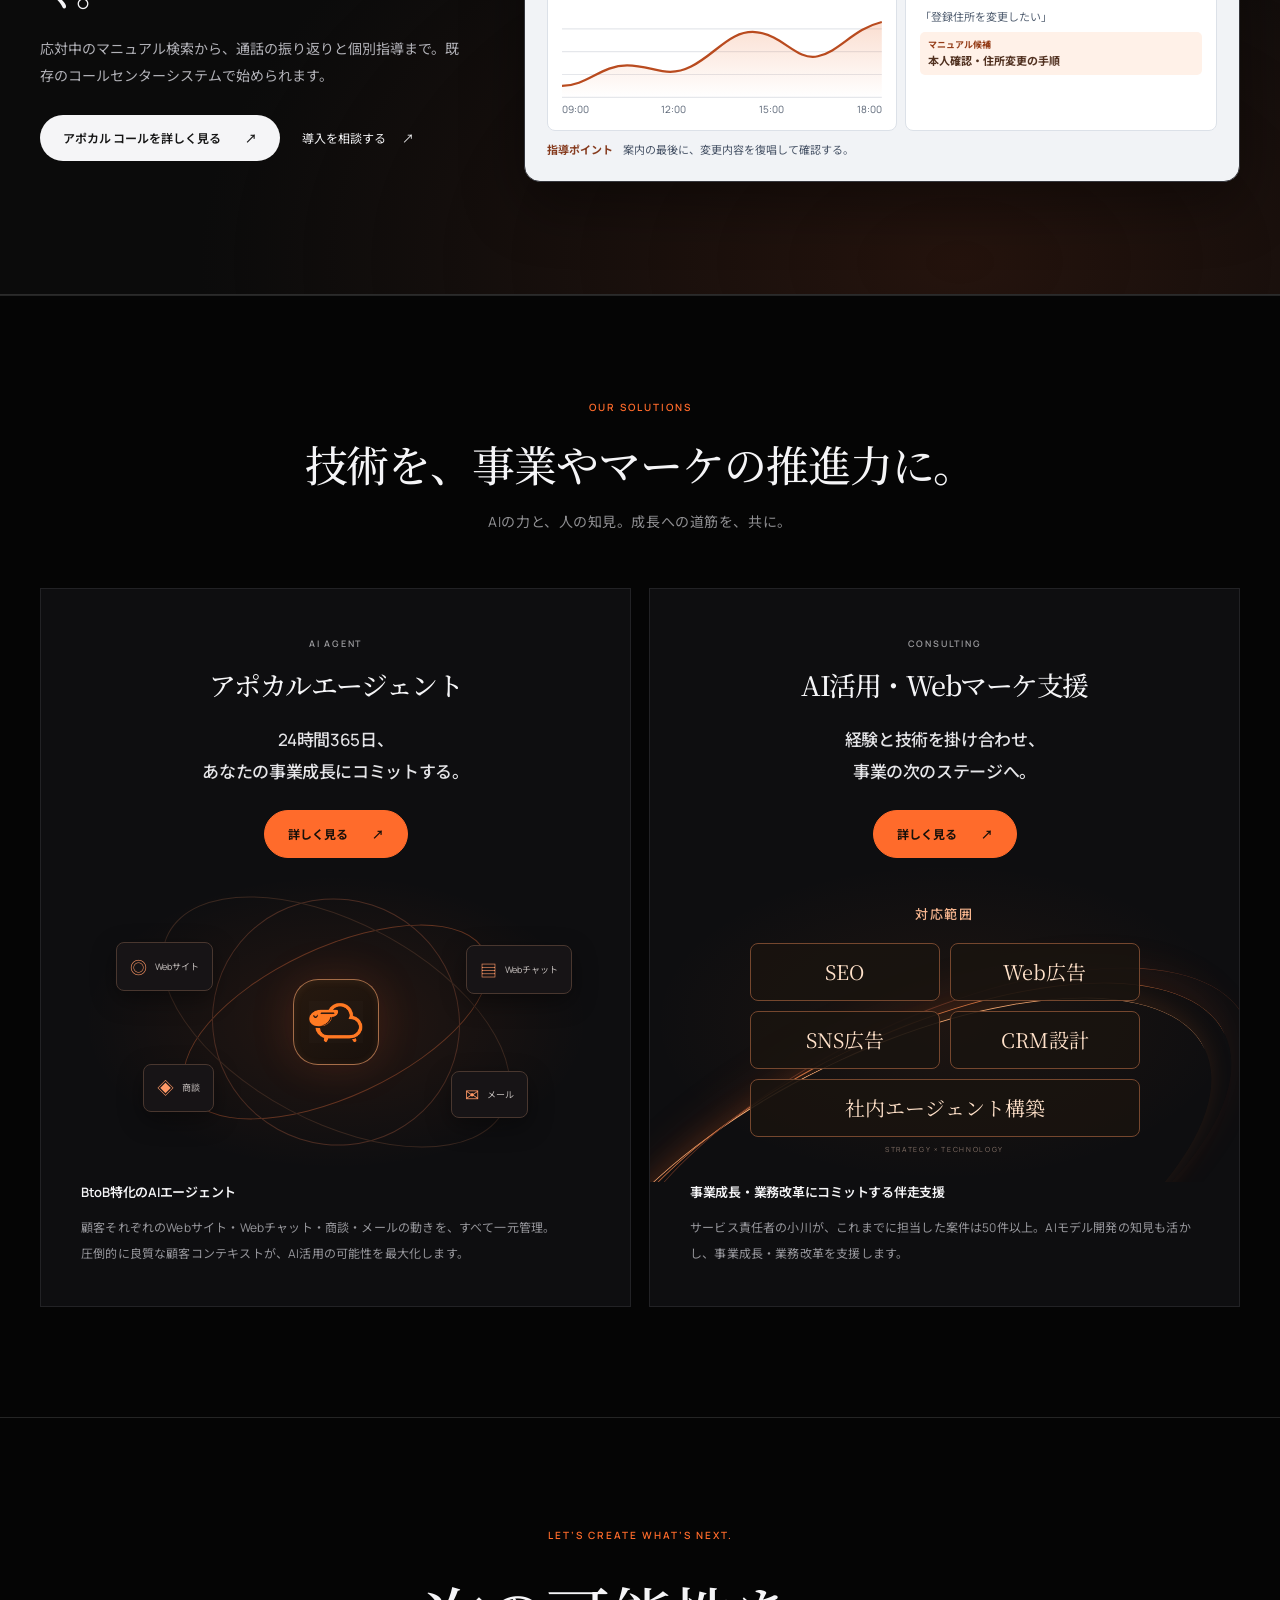
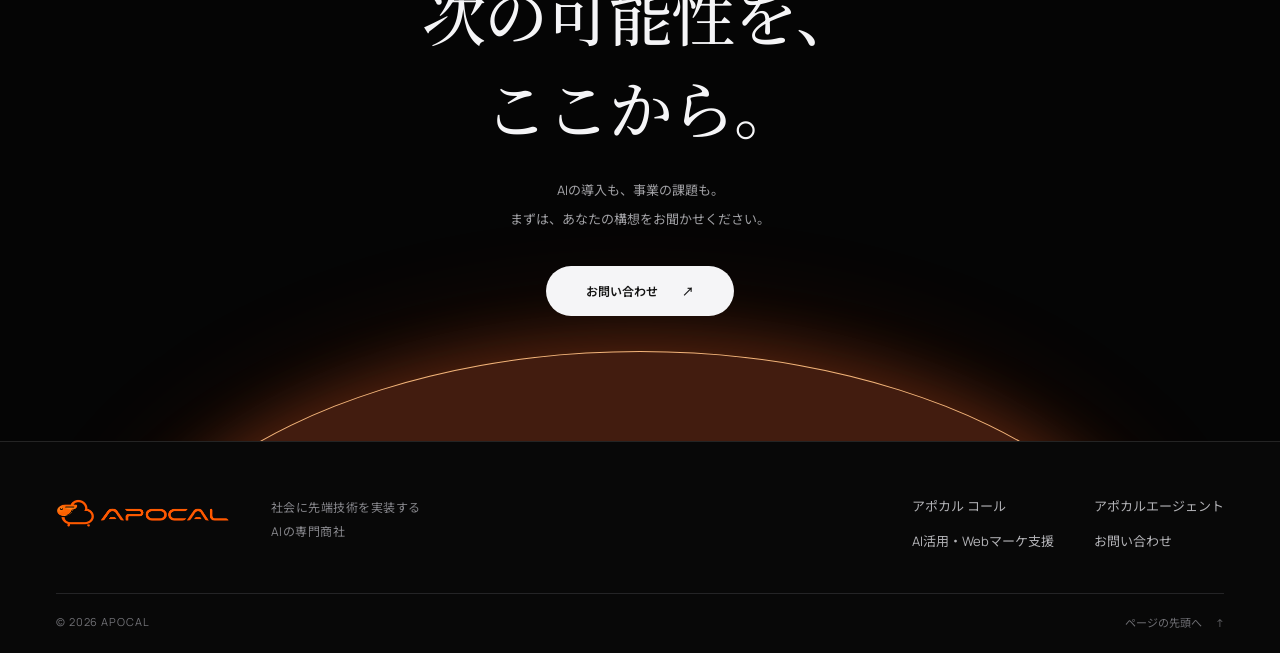
==== commit be2518a2: "Show Apocal Call dashboard preview and link Emile services" ====
--- a/index.html
+++ b/index.html
@@ -16,7 +16,7 @@
   <link rel="preconnect" href="https://fonts.googleapis.com">
   <link rel="preconnect" href="https://fonts.gstatic.com" crossorigin>
   <link href="https://fonts.googleapis.com/css2?family=Noto+Sans+JP:wght@400;500;600;700;800;900&family=Noto+Serif+JP:wght@400;500;600;700&family=Manrope:wght@400;500;600;700;800&display=swap" rel="stylesheet">
-  <link rel="stylesheet" href="/css/home.css">
+  <link rel="stylesheet" href="/css/home.css?v=call-dashboard">
   <script>(function(w,d,s,l,i){w[l]=w[l]||[];w[l].push({'gtm.start':new Date().getTime(),event:'gtm.js'});var f=d.getElementsByTagName(s)[0],j=d.createElement(s),dl=l!='dataLayer'?'&l='+l:'';j.async=true;j.src='https://www.googletagmanager.com/gtm.js?id='+i+dl;f.parentNode.insertBefore(j,f);})(window,document,'script','dataLayer','GTM-NRPP5L7K');</script>
   <script type="application/ld+json">{"@context":"https://schema.org","@type":"Organization","@id":"https://apocal.jp/#organization","name":"アポカル","alternateName":"APOCAL","url":"https://apocal.jp/","description":"社会に先端技術を実装する、AIの専門商社","logo":"https://apocal.jp/image/apocal_logo_3.png"}</script>
 </head>
@@ -49,33 +49,65 @@
     <section class="mission section" id="mission" aria-labelledby="mission-heading">
       <div class="section-heading"><p class="eyebrow">OUR MISSION</p><h2 id="mission-heading">技術と創造の力で、社会を導く存在になる。</h2><p class="mission-description">新興企業が技術の力で社会に価値を生み出し、世界に出ていくこと。<br>それが20年後の日本の希望になる。その信念のみでアポカルは動いています。</p></div>
     </section>
-    <section class="products section" id="products" aria-labelledby="call-product-heading">
-      <div class="product-panel">
-        <div class="product-intro">
-          <p class="product-name">アポカル コール<span class="brand-dot" aria-hidden="true"></span></p>
-          <h2 id="call-product-heading">使うほどに進化する、<br>コールセンターAI。</h2>
-          <p class="product-description">架電業務の自動化から、オペレーター育成まで。<br>既存のコールセンターシステムで始められます。</p>
-          <div class="product-actions">
-            <a class="pill pill-light" href="/call/">アポカル コールを詳しく知る <span aria-hidden="true">↗</span></a>
+    <section class="home-call section" id="products" aria-labelledby="call-product-heading">
+      <div class="home-call-inner">
+        <div class="home-call-copy">
+          <p class="eyebrow">APOCAL CALL</p>
+          <h2 id="call-product-heading">アポカル コール</h2>
+          <p class="home-call-lead">AIが一次対応。<br>人の応対も、もっとよく。</p>
+          <p class="home-call-description">応対中のマニュアル検索から、通話の振り返りと個別指導まで。既存のコールセンターシステムで始められます。</p>
+          <div class="home-call-actions">
+            <a class="pill pill-light" href="/call/">アポカル コールを詳しく見る <span aria-hidden="true">↗</span></a>
             <a class="text-link" href="/contact/">導入を相談する <span aria-hidden="true">↗</span></a>
           </div>
         </div>
-        <div class="product-showcase">
-          <div class="sound-visual" aria-hidden="true">
-            <div class="waveform" data-wave="call"></div>
-            <div class="transcript">
-              <div class="transcript-top"><span><i></i> APOCAL CALL</span><span>POWERED BY EMILE</span></div>
-              <p>毎日の通話を、<br><span>次の応対改善へ。</span></p>
-              <div class="transcript-bottom"><span>AI初期対応 → 有人架電支援 → 応対改善</span></div>
+
+        <figure class="home-call-console" aria-labelledby="call-console-caption">
+          <figcaption class="home-call-console-bar" id="call-console-caption">
+            <span class="home-call-console-brand"><i aria-hidden="true"></i> アポカル コール</span>
+            <span class="home-call-demo-badge">画面イメージ</span>
+          </figcaption>
+          <div class="home-call-console-body">
+            <div class="home-call-console-heading">
+              <h3>運用ダッシュボード</h3>
+              <span>今日の応対</span>
             </div>
-            <div class="wave-baseline"></div>
+            <dl class="home-call-metrics">
+              <div><dt>総応対数</dt><dd>128<span>件</span></dd></div>
+              <div><dt>AI初期対応</dt><dd>42<span>件</span></dd></div>
+              <div><dt>指導ポイント</dt><dd>6<span>件</span></dd></div>
+            </dl>
+            <div class="home-call-console-detail">
+              <section class="home-call-chart" aria-labelledby="call-chart-heading">
+                <h4 id="call-chart-heading">時間帯別の応対数</h4>
+                <svg viewBox="0 0 280 84" fill="none" role="img" aria-label="午前から午後にかけての応対数の推移例">
+                  <defs>
+                    <linearGradient id="home-call-chart-fill" x2="0" y2="1">
+                      <stop stop-color="#ed7b44" stop-opacity=".25"/>
+                      <stop offset="1" stop-color="#ed7b44" stop-opacity="0"/>
+                    </linearGradient>
+                  </defs>
+                  <path d="M0 20H280M0 40H280M0 60H280M0 80H280" stroke="#e5e7eb"/>
+                  <path d="M0 70C22 70 34 52 57 52S91 64 113 53 148 20 171 23 205 48 224 44 255 20 280 14V80H0Z" fill="url(#home-call-chart-fill)"/>
+                  <path d="M0 70C22 70 34 52 57 52S91 64 113 53 148 20 171 23 205 48 224 44 255 20 280 14" stroke="#b94b1f" stroke-width="2"/>
+                </svg>
+                <div class="home-call-chart-axis" aria-hidden="true"><span>09:00</span><span>12:00</span><span>15:00</span><span>18:00</span></div>
+              </section>
+              <section class="home-call-assist" aria-labelledby="call-assist-heading">
+                <div class="home-call-assist-heading">
+                  <h4 id="call-assist-heading">応対アシスト</h4>
+                  <span>通話中</span>
+                </div>
+                <p class="home-call-assist-question">「登録住所を変更したい」</p>
+                <p class="home-call-assist-answer"><span>マニュアル候補</span>本人確認・住所変更の手順</p>
+              </section>
+            </div>
+            <div class="home-call-coaching">
+              <span>指導ポイント</span>
+              <p>案内の最後に、変更内容を復唱して確認する。</p>
+            </div>
           </div>
-          <ol class="home-call-benefits">
-            <li><span aria-hidden="true">01</span><div><h3>架電業務を効率化</h3><p>AIが初期対応を担い、オペレーターの工数を削減。</p></div></li>
-            <li><span aria-hidden="true">02</span><div><h3>応対中のオペレーターを支援</h3><p>入力やマニュアル検索をAIがその場で補助。</p></div></li>
-            <li><span aria-hidden="true">03</span><div><h3>一人ひとりの習熟度を向上</h3><p>日々の通話から課題を可視化し、個別の指導に活用。</p></div></li>
-          </ol>
-        </div>
+        </figure>
       </div>
     </section>
 
--- a/css/home.css
+++ b/css/home.css
@@ -1578,9 +1578,9 @@
   .coverage-list li { font-size:18px; }
 }
 
-/* Mission copy leads into a compact, self-contained product introduction. */
+/* Give the mission statement room before the product section. */
 .mission {
-  padding-bottom:0;
+  padding-bottom:clamp(44px,6vw,80px);
   background:#080808;
 }
 .mission .section-heading {
@@ -1600,9 +1600,6 @@
   padding-top:0;
   padding-bottom:48px;
   scroll-margin-top:0;
-}
-@media(min-width:801px) {
-  #products { scroll-margin-top:-85px; }
 }
 @media(min-width:801px) and (max-height:800px) {
   .products { padding-bottom:24px; }
@@ -1652,40 +1649,251 @@
 @media(min-width:801px) and (max-width:1100px){.product-stats .accuracy-rate strong{font-size:56px}}
 @media(max-width:560px){.product-stats .accuracy-rate strong{font-size:52px}}
 
-.home-call-benefits {
+.home-call {
+  border-block: 1px solid var(--line);
+  background: radial-gradient(ellipse at 75% 95%, #24130d 0%, transparent 56%), #0b0b0b;
+}
+
+.home-call-inner {
+  display: grid;
+  grid-template-columns: minmax(0, .85fr) minmax(0, 1.45fr);
+  align-items: center;
+  gap: clamp(32px, 5vw, 86px);
+  max-width: 1260px;
+  margin-inline: auto;
+}
+
+.home-call-copy h2 {
+  margin-top: 13px;
+  color: #f5f5f7;
+  font-size: 15px;
+  font-weight: 700;
+}
+
+.home-call-lead {
+  margin-top: 15px;
+  font: 500 clamp(28px, 3vw, 43px)/1.46 "Noto Serif JP", serif;
+  letter-spacing: -.035em;
+}
+
+.home-call-description {
+  max-width: 34em;
+  margin-top: 18px;
+  color: #b2b2b8;
+  font-size: 14px;
+  line-height: 1.9;
+}
+
+.home-call-actions {
+  display: flex;
+  flex-wrap: wrap;
+  align-items: center;
+  gap: 15px 22px;
+  margin-top: 25px;
+}
+
+.home-call-console {
+  min-width: 0;
+  overflow: hidden;
+  border: 1px solid #35363c;
+  border-radius: 16px;
+  background: #f1f3f6;
+  color: #202632;
+  box-shadow: 0 22px 60px #0006;
+  text-align: left;
+}
+
+.home-call-console-bar,
+.home-call-console-heading,
+.home-call-assist-heading,
+.home-call-chart-axis {
+  display: flex;
+  align-items: center;
+  justify-content: space-between;
+  gap: 10px;
+}
+
+.home-call-console-bar {
+  padding: 13px 18px;
+  background: #1c1e25;
+  color: #fafafa;
+}
+
+.home-call-console-brand {
+  display: flex;
+  align-items: center;
+  gap: 8px;
+  font-size: 12px;
+  font-weight: 700;
+}
+
+.home-call-console-brand i {
+  width: 7px;
+  height: 7px;
+  border-radius: 50%;
+  background: var(--orange);
+}
+
+.home-call-demo-badge {
+  padding: 3px 8px;
+  border: 1px solid #565960;
+  border-radius: 20px;
+  color: #e4e5e8;
+  font-size: 10px;
+  white-space: nowrap;
+}
+
+.home-call-console-body {
+  padding: clamp(12px, 2vw, 22px);
+}
+
+.home-call-console-heading {
+  margin-bottom: 12px;
+}
+
+.home-call-console-heading h3 {
+  font-size: clamp(14px, 1.55vw, 19px);
+}
+
+.home-call-console-heading > span,
+.home-call-chart-axis {
+  color: #596475;
+  font-size: 10px;
+}
+
+.home-call-metrics,
+.home-call-console-detail {
+  display: grid;
+  gap: 8px;
+}
+
+.home-call-metrics {
+  grid-template-columns: repeat(3, minmax(0, 1fr));
+  margin: 0 0 8px;
+}
+
+.home-call-metrics > div,
+.home-call-chart,
+.home-call-assist {
+  min-width: 0;
+  padding: clamp(8px, 1.25vw, 14px);
+  border: 1px solid #dce1e8;
+  border-radius: 8px;
+  background: #fff;
+}
+
+.home-call-metrics dt {
+  color: #596475;
+  font-size: clamp(10px, 1.05vw, 12px);
+  font-weight: 600;
+}
+
+.home-call-metrics dd {
+  margin: 3px 0 0;
+  font-size: clamp(20px, 2.1vw, 30px);
+  font-weight: 800;
+  line-height: 1.15;
+}
+
+.home-call-metrics dd span {
+  margin-left: 3px;
+  color: #596475;
+  font-size: 10px;
+  font-weight: 500;
+}
+
+.home-call-console-detail {
+  grid-template-columns: minmax(0, 1.12fr) minmax(0, 1fr);
+}
+
+.home-call-console-detail h4 {
   margin: 0;
-  padding: 0;
-  list-style: none;
-  text-align: left;
-}
-
-.home-call-benefits li {
-  display: grid;
-  grid-template-columns: 22px minmax(0, 1fr);
-  gap: 14px;
-  padding: 16px 0;
-  border-top: 1px solid var(--line);
-}
-
-.home-call-benefits li:last-child {
-  border-bottom: 1px solid var(--line);
-}
-
-.home-call-benefits li > span {
-  padding-top: 4px;
-  color: #ff9564;
+  font-size: clamp(10px, 1.1vw, 13px);
+}
+
+.home-call-chart svg {
+  display: block;
+  width: 100%;
+  height: auto;
+  margin-top: 5px;
+}
+
+.home-call-assist-heading {
+  flex-wrap: wrap;
+  gap: 4px 8px;
+}
+
+.home-call-assist-heading > span {
+  padding: 2px 6px;
+  border-radius: 10px;
+  background: #e0f1e8;
+  color: #206747;
+  font-size: 9px;
+  font-weight: 700;
+}
+
+.home-call-assist-question {
+  margin-top: 7px;
+  color: #536072;
+  font-size: 11px;
+  line-height: 1.6;
+}
+
+.home-call-assist-answer {
+  margin-top: 7px;
+  padding: 6px 8px;
+  border-radius: 5px;
+  background: #fff1e8;
+  color: #513120;
   font-size: 11px;
   font-weight: 700;
-}
-
-.home-call-benefits h3 {
-  font-size: 16px;
-  line-height: 1.6;
-}
-
-.home-call-benefits p {
-  margin-top: 4px;
-  color: #a0a0a4;
-  font-size: 13px;
-  line-height: 1.7;
-}
+  line-height: 1.55;
+}
+
+.home-call-assist-answer span {
+  display: block;
+  color: #943c17;
+  font-size: 9px;
+}
+
+.home-call-coaching {
+  display: flex;
+  flex-wrap: wrap;
+  gap: 4px 10px;
+  align-items: baseline;
+  margin-top: 10px;
+  color: #475366;
+  font-size: 11px;
+  line-height: 1.65;
+}
+
+.home-call-coaching > span {
+  color: #863b1e;
+  font-weight: 700;
+}
+
+@media (max-width: 960px) {
+  .home-call-inner {
+    grid-template-columns: minmax(0, 1fr);
+    max-width: 670px;
+  }
+}
+
+@media (max-width: 520px) {
+  .home-call {
+    padding-inline: 20px;
+  }
+
+  .home-call-console-bar {
+    padding: 10px 12px;
+  }
+
+  .home-call-chart-axis {
+    font-size: 9px;
+  }
+
+  .home-call-chart-axis span:nth-child(2),
+  .home-call-chart-axis span:nth-child(3) {
+    display: none;
+  }
+}
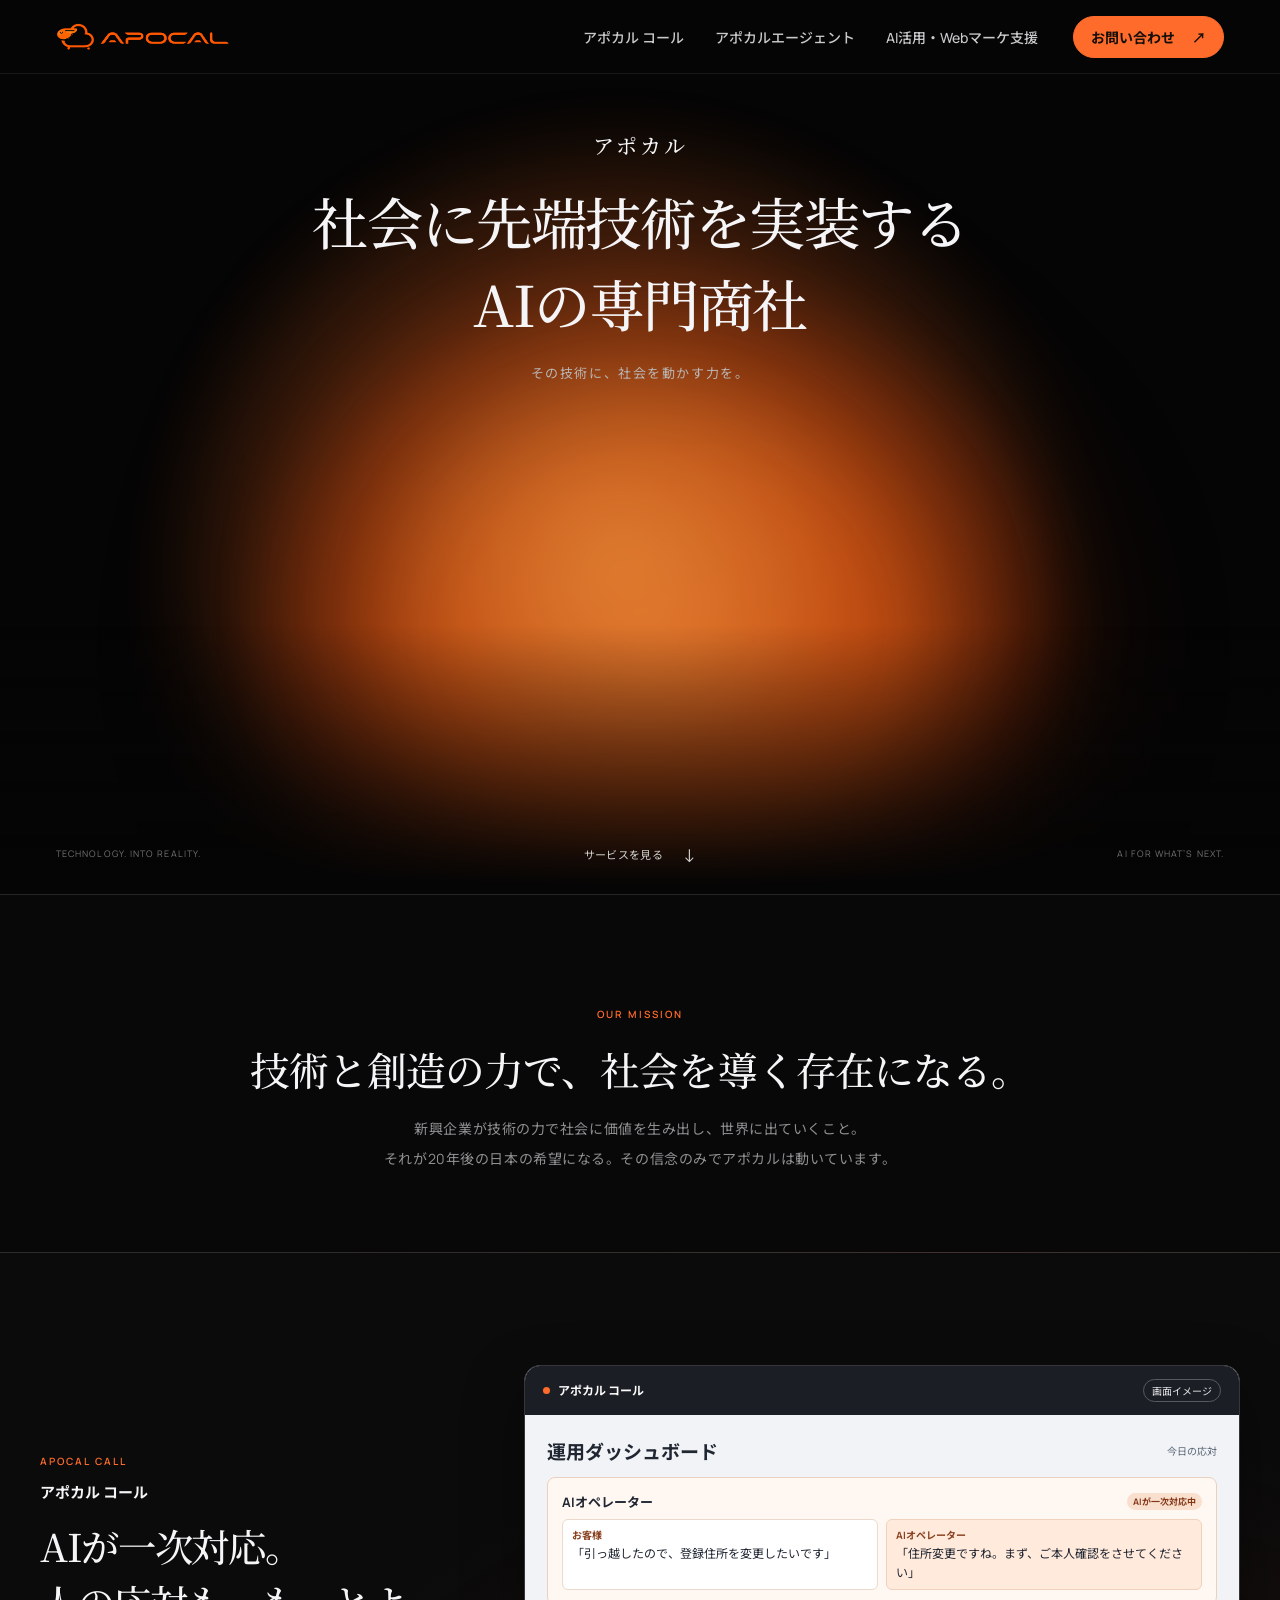
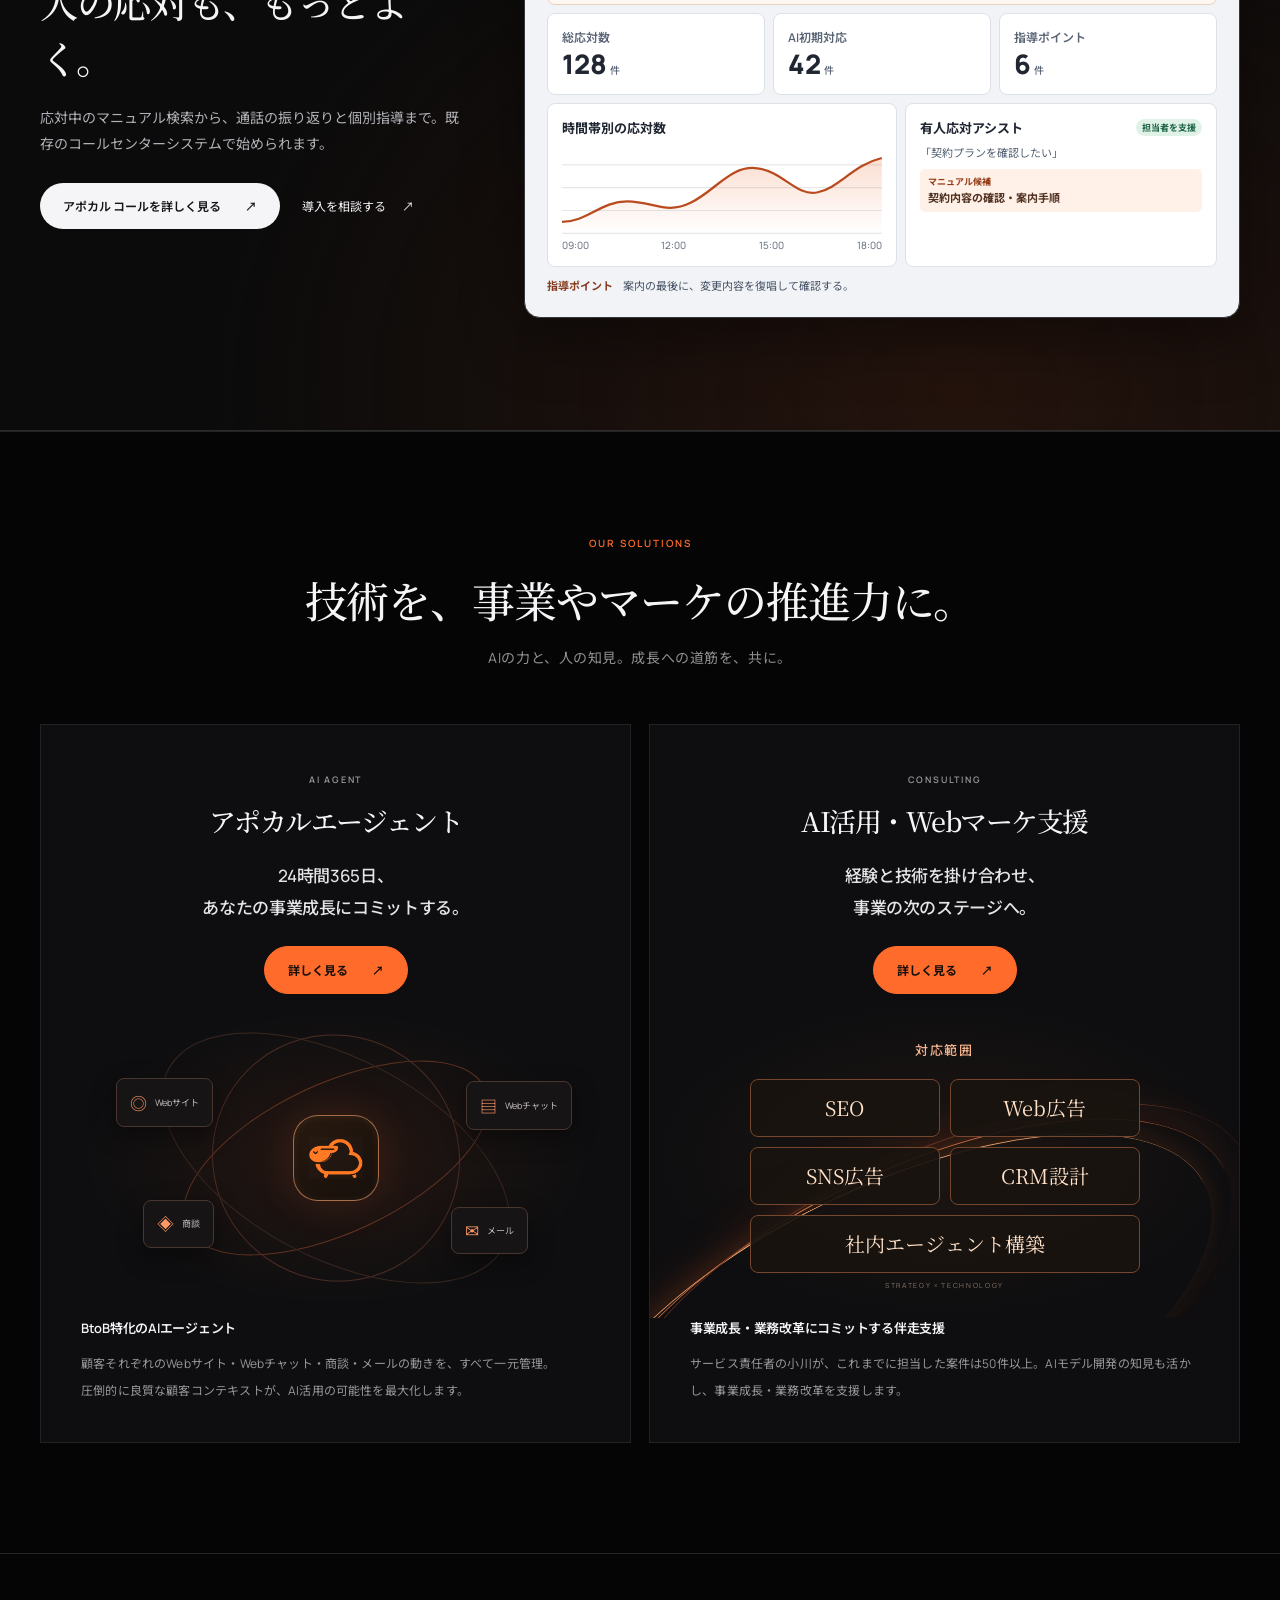
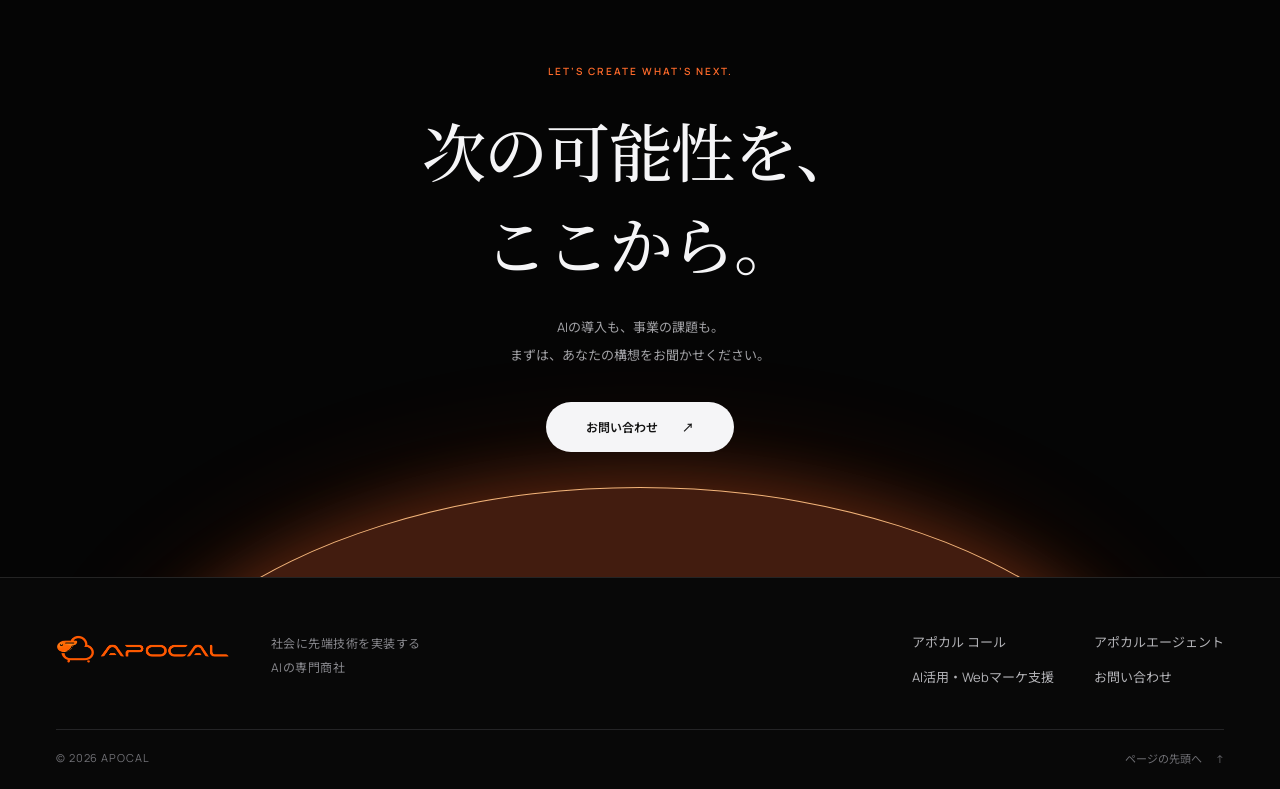
==== commit 273e8091: "Show an AI operator handling a customer call" ====
--- a/index.html
+++ b/index.html
@@ -16,7 +16,7 @@
   <link rel="preconnect" href="https://fonts.googleapis.com">
   <link rel="preconnect" href="https://fonts.gstatic.com" crossorigin>
   <link href="https://fonts.googleapis.com/css2?family=Noto+Sans+JP:wght@400;500;600;700;800;900&family=Noto+Serif+JP:wght@400;500;600;700&family=Manrope:wght@400;500;600;700;800&display=swap" rel="stylesheet">
-  <link rel="stylesheet" href="/css/home.css?v=call-dashboard">
+  <link rel="stylesheet" href="/css/home.css?v=call-ai-conversation">
   <script>(function(w,d,s,l,i){w[l]=w[l]||[];w[l].push({'gtm.start':new Date().getTime(),event:'gtm.js'});var f=d.getElementsByTagName(s)[0],j=d.createElement(s),dl=l!='dataLayer'?'&l='+l:'';j.async=true;j.src='https://www.googletagmanager.com/gtm.js?id='+i+dl;f.parentNode.insertBefore(j,f);})(window,document,'script','dataLayer','GTM-NRPP5L7K');</script>
   <script type="application/ld+json">{"@context":"https://schema.org","@type":"Organization","@id":"https://apocal.jp/#organization","name":"アポカル","alternateName":"APOCAL","url":"https://apocal.jp/","description":"社会に先端技術を実装する、AIの専門商社","logo":"https://apocal.jp/image/apocal_logo_3.png"}</script>
 </head>
@@ -72,6 +72,16 @@
               <h3>運用ダッシュボード</h3>
               <span>今日の応対</span>
             </div>
+            <section class="home-call-ai" aria-labelledby="call-ai-heading">
+              <div class="home-call-assist-heading">
+                <h4 id="call-ai-heading">AIオペレーター</h4>
+                <span class="home-call-ai-status">AIが一次対応中</span>
+              </div>
+              <dl class="home-call-dialogue">
+                <div><dt>お客様</dt><dd>「引っ越したので、登録住所を変更したいです」</dd></div>
+                <div><dt>AIオペレーター</dt><dd>「住所変更ですね。まず、ご本人確認をさせてください」</dd></div>
+              </dl>
+            </section>
             <dl class="home-call-metrics">
               <div><dt>総応対数</dt><dd>128<span>件</span></dd></div>
               <div><dt>AI初期対応</dt><dd>42<span>件</span></dd></div>
@@ -95,11 +105,11 @@
               </section>
               <section class="home-call-assist" aria-labelledby="call-assist-heading">
                 <div class="home-call-assist-heading">
-                  <h4 id="call-assist-heading">応対アシスト</h4>
-                  <span>通話中</span>
+                  <h4 id="call-assist-heading">有人応対アシスト</h4>
+                  <span>担当者を支援</span>
                 </div>
-                <p class="home-call-assist-question">「登録住所を変更したい」</p>
-                <p class="home-call-assist-answer"><span>マニュアル候補</span>本人確認・住所変更の手順</p>
+                <p class="home-call-assist-question">「契約プランを確認したい」</p>
+                <p class="home-call-assist-answer"><span>マニュアル候補</span>契約内容の確認・案内手順</p>
               </section>
             </div>
             <div class="home-call-coaching">
--- a/css/home.css
+++ b/css/home.css
@@ -1761,6 +1761,51 @@
   font-size: 10px;
 }
 
+.home-call-ai {
+  margin-bottom: 8px;
+  padding: clamp(8px, 1.25vw, 14px);
+  border: 1px solid #ead0bf;
+  border-radius: 8px;
+  background: #fff7f1;
+}
+
+.home-call-ai h4,
+.home-call-console-detail h4 {
+  margin: 0;
+  font-size: clamp(10px, 1.1vw, 13px);
+}
+
+.home-call-dialogue {
+  display: grid;
+  grid-template-columns: repeat(2, minmax(0, 1fr));
+  gap: 8px;
+  margin: 8px 0 0;
+}
+
+.home-call-dialogue > div {
+  padding: 7px 9px;
+  border: 1px solid #ead9cc;
+  border-radius: 6px;
+  background: #fff;
+}
+
+.home-call-dialogue > div:last-child {
+  border-color: #f0d1bc;
+  background: #ffeadc;
+}
+
+.home-call-dialogue dt {
+  color: #89411f;
+  font-size: 10px;
+  font-weight: 700;
+}
+
+.home-call-dialogue dd {
+  margin: 3px 0 0;
+  font-size: 12px;
+  line-height: 1.55;
+}
+
 .home-call-metrics,
 .home-call-console-detail {
   display: grid;
@@ -1806,11 +1851,6 @@
   grid-template-columns: minmax(0, 1.12fr) minmax(0, 1fr);
 }
 
-.home-call-console-detail h4 {
-  margin: 0;
-  font-size: clamp(10px, 1.1vw, 13px);
-}
-
 .home-call-chart svg {
   display: block;
   width: 100%;
@@ -1830,6 +1870,11 @@
   color: #206747;
   font-size: 9px;
   font-weight: 700;
+}
+
+.home-call-assist-heading > .home-call-ai-status {
+  background: #f9dfcd;
+  color: #843717;
 }
 
 .home-call-assist-question {
@@ -1888,6 +1933,10 @@
     padding: 10px 12px;
   }
 
+  .home-call-dialogue {
+    grid-template-columns: minmax(0, 1fr);
+  }
+
   .home-call-chart-axis {
     font-size: 9px;
   }
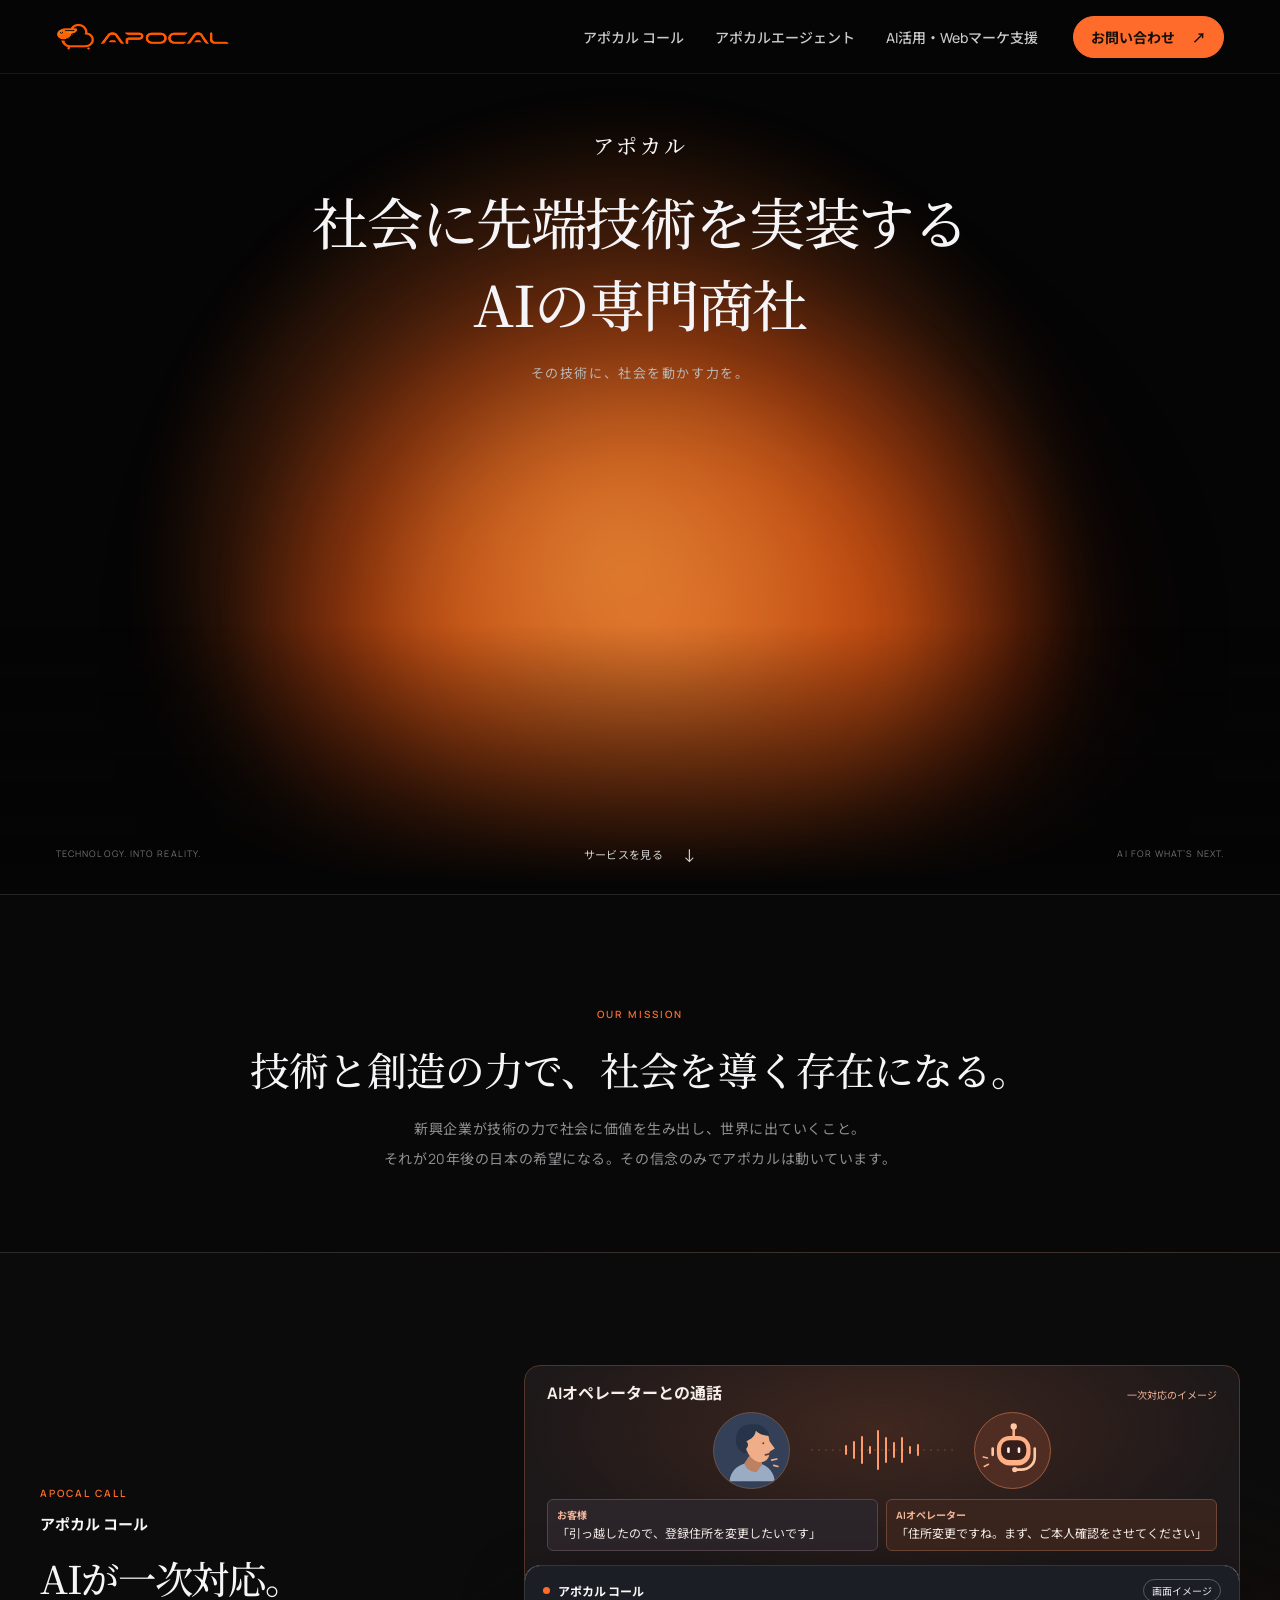
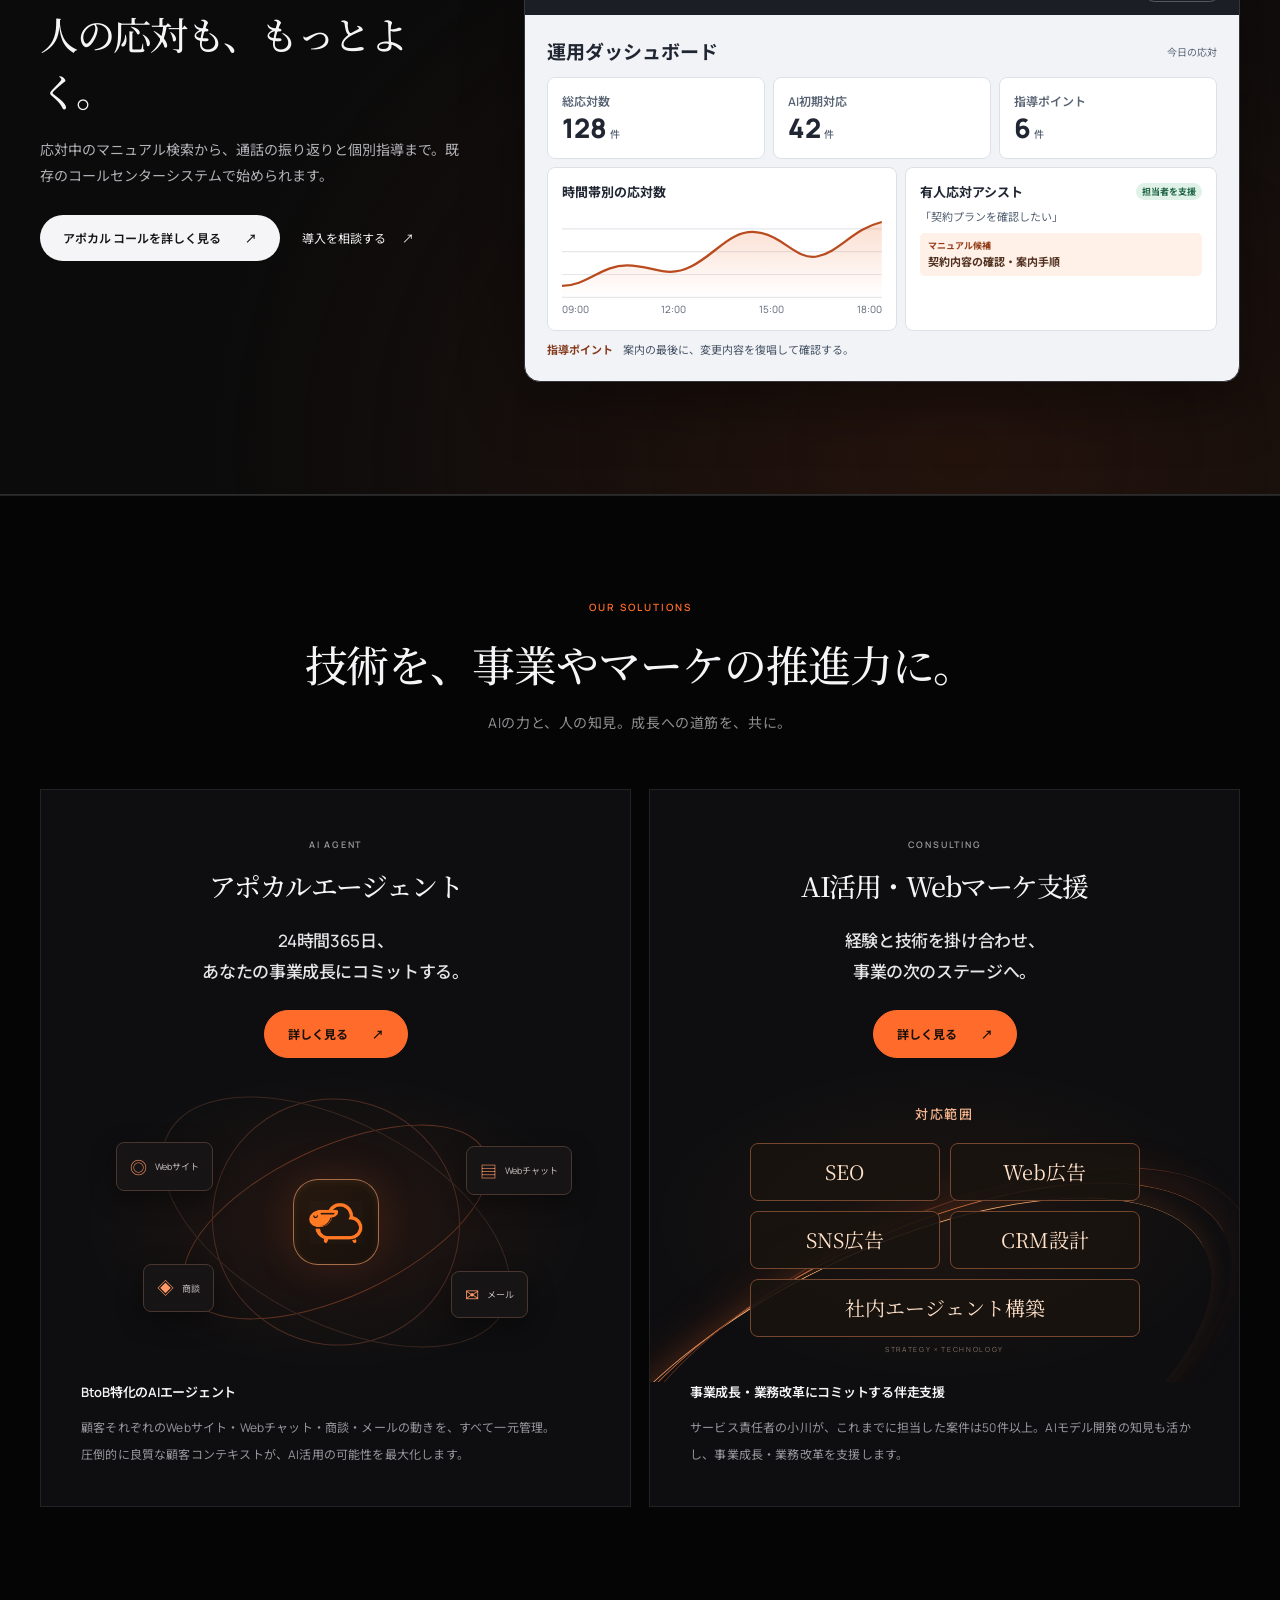
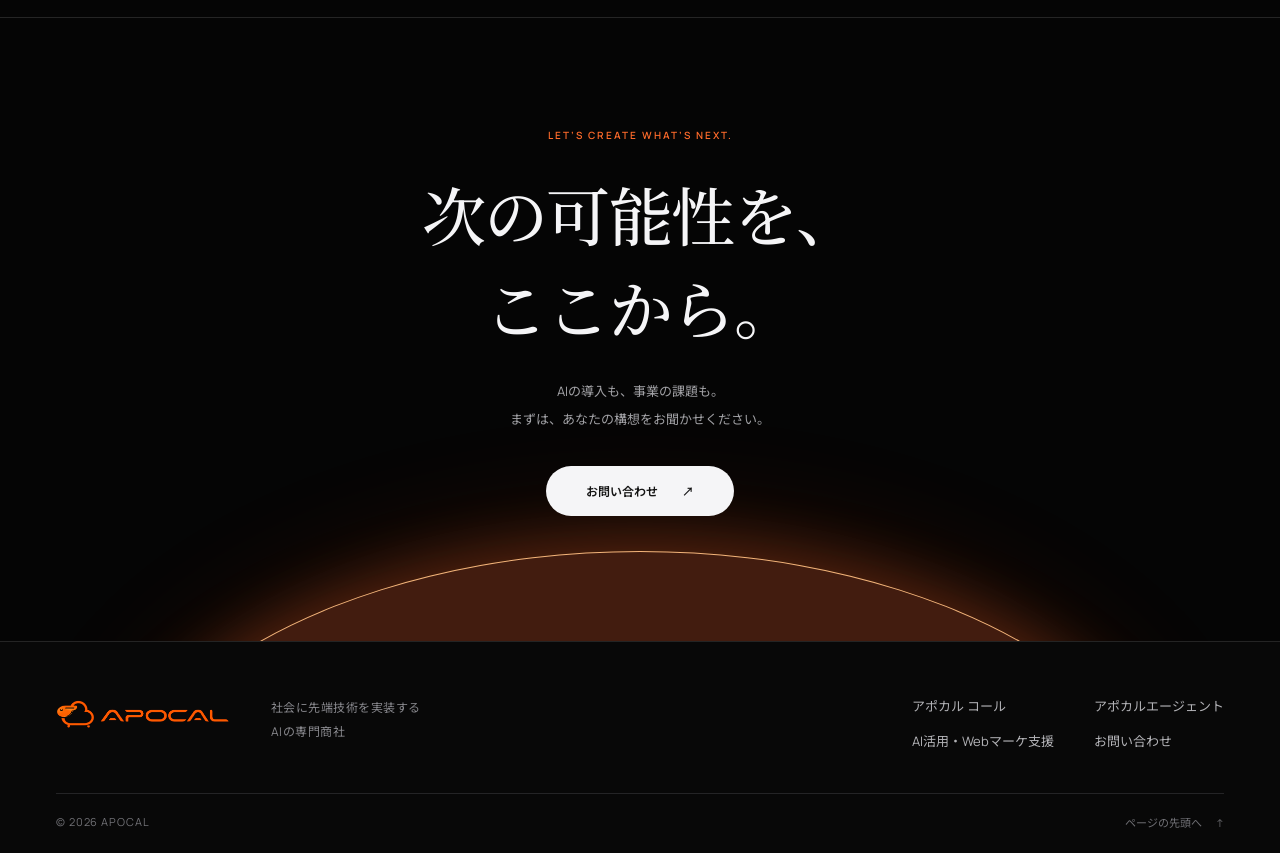
==== commit 8d8aeca4: "Illustrate the customer and AI voice conversation above the dashboard" ====
--- a/index.html
+++ b/index.html
@@ -16,7 +16,7 @@
   <link rel="preconnect" href="https://fonts.googleapis.com">
   <link rel="preconnect" href="https://fonts.gstatic.com" crossorigin>
   <link href="https://fonts.googleapis.com/css2?family=Noto+Sans+JP:wght@400;500;600;700;800;900&family=Noto+Serif+JP:wght@400;500;600;700&family=Manrope:wght@400;500;600;700;800&display=swap" rel="stylesheet">
-  <link rel="stylesheet" href="/css/home.css?v=call-ai-conversation">
+  <link rel="stylesheet" href="/css/home.css?v=call-voice-scene">
   <script>(function(w,d,s,l,i){w[l]=w[l]||[];w[l].push({'gtm.start':new Date().getTime(),event:'gtm.js'});var f=d.getElementsByTagName(s)[0],j=d.createElement(s),dl=l!='dataLayer'?'&l='+l:'';j.async=true;j.src='https://www.googletagmanager.com/gtm.js?id='+i+dl;f.parentNode.insertBefore(j,f);})(window,document,'script','dataLayer','GTM-NRPP5L7K');</script>
   <script type="application/ld+json">{"@context":"https://schema.org","@type":"Organization","@id":"https://apocal.jp/#organization","name":"アポカル","alternateName":"APOCAL","url":"https://apocal.jp/","description":"社会に先端技術を実装する、AIの専門商社","logo":"https://apocal.jp/image/apocal_logo_3.png"}</script>
 </head>
@@ -62,62 +62,92 @@
           </div>
         </div>
 
-        <figure class="home-call-console" aria-labelledby="call-console-caption">
-          <figcaption class="home-call-console-bar" id="call-console-caption">
-            <span class="home-call-console-brand"><i aria-hidden="true"></i> アポカル コール</span>
-            <span class="home-call-demo-badge">画面イメージ</span>
-          </figcaption>
-          <div class="home-call-console-body">
-            <div class="home-call-console-heading">
-              <h3>運用ダッシュボード</h3>
-              <span>今日の応対</span>
+        <div class="home-call-visual">
+          <section class="home-call-scene" aria-labelledby="call-ai-heading">
+            <div class="home-call-scene-heading">
+              <h3 id="call-ai-heading">AIオペレーターとの通話</h3>
+              <span>一次対応のイメージ</span>
             </div>
-            <section class="home-call-ai" aria-labelledby="call-ai-heading">
-              <div class="home-call-assist-heading">
-                <h4 id="call-ai-heading">AIオペレーター</h4>
-                <span class="home-call-ai-status">AIが一次対応中</span>
+            <div class="home-call-scene-art" aria-hidden="true">
+              <div class="home-call-avatar home-call-avatar-customer">
+                <svg viewBox="0 0 64 64" fill="none">
+                  <path d="M11 61c1-9 6-14 15-17l3-6h10l3 7c7 3 11 8 12 16" fill="#9aacc3"/>
+                  <path d="M25 44c2 6 7 9 12 8l5-7-3-8h-9z" fill="#bc8063"/>
+                  <path d="M24 28c-3-14 5-20 14-18 7 1 10 5 11 13l5 7-5 3c0 7-4 10-9 10-6-1-10-5-12-10z" fill="#f0ae88"/>
+                  <path d="M27 35c-7-2-10-7-10-13C17 10 25 6 35 7c7 0 13 5 14 11-5 0-10-2-13-5-1 6-5 8-9 10 2 2 2 5 0 7z" fill="#273349"/>
+                  <path d="M43 25h.1m2 11 4-1" stroke="#643e32" stroke-width="1.8" stroke-linecap="round"/>
+                  <path d="m51 41 5-1m-3 6 4 1" stroke="#f0ae88" stroke-width="1.5" stroke-linecap="round"/>
+                </svg>
               </div>
-              <dl class="home-call-dialogue">
-                <div><dt>お客様</dt><dd>「引っ越したので、登録住所を変更したいです」</dd></div>
-                <div><dt>AIオペレーター</dt><dd>「住所変更ですね。まず、ご本人確認をさせてください」</dd></div>
+              <svg class="home-call-scene-wave" viewBox="0 0 144 44" fill="none">
+                <path d="M1 22h142" stroke="#b46e52" stroke-opacity=".45" stroke-dasharray="2 5"/>
+                <path d="M36 18v8m8-12v16m8-21v26m8-16v6m8-22v38m8-31v24m8-19v14m8-19v24m8-15v6m8-8v10" stroke="currentColor" stroke-width="2" stroke-linecap="round"/>
+              </svg>
+              <div class="home-call-avatar home-call-avatar-ai">
+                <svg viewBox="0 0 64 64" fill="none">
+                  <path d="M33 10v8" stroke="#ffb086" stroke-width="2.5" stroke-linecap="round"/>
+                  <circle cx="33" cy="9" r="3" fill="#ffc6a3"/>
+                  <rect x="17" y="18" width="32" height="28" rx="12" fill="#ffb086"/>
+                  <rect x="21" y="22" width="24" height="19" rx="8" fill="#361f1b"/>
+                  <path d="M28 30v3m10-3v3" stroke="#fff1e6" stroke-width="2.5" stroke-linecap="round"/>
+                  <path d="M13 30v6m40-6v8c0 7-6 12-13 12h-5" stroke="#ffc6a3" stroke-width="2.5" stroke-linecap="round"/>
+                  <circle cx="34" cy="50" r="2.5" fill="#ffc6a3"/>
+                  <path d="M8 39l-4-1m5 7-4 2" stroke="#ffb086" stroke-width="1.5" stroke-linecap="round"/>
+                </svg>
+              </div>
+            </div>
+            <dl class="home-call-dialogue">
+              <div><dt>お客様</dt><dd>「引っ越したので、登録住所を変更したいです」</dd></div>
+              <div><dt>AIオペレーター</dt><dd>「住所変更ですね。まず、ご本人確認をさせてください」</dd></div>
+            </dl>
+          </section>
+          <figure class="home-call-console" aria-labelledby="call-console-caption">
+            <figcaption class="home-call-console-bar" id="call-console-caption">
+              <span class="home-call-console-brand"><i aria-hidden="true"></i> アポカル コール</span>
+              <span class="home-call-demo-badge">画面イメージ</span>
+            </figcaption>
+            <div class="home-call-console-body">
+              <div class="home-call-console-heading">
+                <h3>運用ダッシュボード</h3>
+                <span>今日の応対</span>
+              </div>
+              <dl class="home-call-metrics">
+                <div><dt>総応対数</dt><dd>128<span>件</span></dd></div>
+                <div><dt>AI初期対応</dt><dd>42<span>件</span></dd></div>
+                <div><dt>指導ポイント</dt><dd>6<span>件</span></dd></div>
               </dl>
-            </section>
-            <dl class="home-call-metrics">
-              <div><dt>総応対数</dt><dd>128<span>件</span></dd></div>
-              <div><dt>AI初期対応</dt><dd>42<span>件</span></dd></div>
-              <div><dt>指導ポイント</dt><dd>6<span>件</span></dd></div>
-            </dl>
-            <div class="home-call-console-detail">
-              <section class="home-call-chart" aria-labelledby="call-chart-heading">
-                <h4 id="call-chart-heading">時間帯別の応対数</h4>
-                <svg viewBox="0 0 280 84" fill="none" role="img" aria-label="午前から午後にかけての応対数の推移例">
-                  <defs>
-                    <linearGradient id="home-call-chart-fill" x2="0" y2="1">
-                      <stop stop-color="#ed7b44" stop-opacity=".25"/>
-                      <stop offset="1" stop-color="#ed7b44" stop-opacity="0"/>
-                    </linearGradient>
-                  </defs>
-                  <path d="M0 20H280M0 40H280M0 60H280M0 80H280" stroke="#e5e7eb"/>
-                  <path d="M0 70C22 70 34 52 57 52S91 64 113 53 148 20 171 23 205 48 224 44 255 20 280 14V80H0Z" fill="url(#home-call-chart-fill)"/>
-                  <path d="M0 70C22 70 34 52 57 52S91 64 113 53 148 20 171 23 205 48 224 44 255 20 280 14" stroke="#b94b1f" stroke-width="2"/>
-                </svg>
-                <div class="home-call-chart-axis" aria-hidden="true"><span>09:00</span><span>12:00</span><span>15:00</span><span>18:00</span></div>
-              </section>
-              <section class="home-call-assist" aria-labelledby="call-assist-heading">
-                <div class="home-call-assist-heading">
-                  <h4 id="call-assist-heading">有人応対アシスト</h4>
-                  <span>担当者を支援</span>
-                </div>
-                <p class="home-call-assist-question">「契約プランを確認したい」</p>
-                <p class="home-call-assist-answer"><span>マニュアル候補</span>契約内容の確認・案内手順</p>
-              </section>
+              <div class="home-call-console-detail">
+                <section class="home-call-chart" aria-labelledby="call-chart-heading">
+                  <h4 id="call-chart-heading">時間帯別の応対数</h4>
+                  <svg viewBox="0 0 280 84" fill="none" role="img" aria-label="午前から午後にかけての応対数の推移例">
+                    <defs>
+                      <linearGradient id="home-call-chart-fill" x2="0" y2="1">
+                        <stop stop-color="#ed7b44" stop-opacity=".25"/>
+                        <stop offset="1" stop-color="#ed7b44" stop-opacity="0"/>
+                      </linearGradient>
+                    </defs>
+                    <path d="M0 20H280M0 40H280M0 60H280M0 80H280" stroke="#e5e7eb"/>
+                    <path d="M0 70C22 70 34 52 57 52S91 64 113 53 148 20 171 23 205 48 224 44 255 20 280 14V80H0Z" fill="url(#home-call-chart-fill)"/>
+                    <path d="M0 70C22 70 34 52 57 52S91 64 113 53 148 20 171 23 205 48 224 44 255 20 280 14" stroke="#b94b1f" stroke-width="2"/>
+                  </svg>
+                  <div class="home-call-chart-axis" aria-hidden="true"><span>09:00</span><span>12:00</span><span>15:00</span><span>18:00</span></div>
+                </section>
+                <section class="home-call-assist" aria-labelledby="call-assist-heading">
+                  <div class="home-call-assist-heading">
+                    <h4 id="call-assist-heading">有人応対アシスト</h4>
+                    <span>担当者を支援</span>
+                  </div>
+                  <p class="home-call-assist-question">「契約プランを確認したい」</p>
+                  <p class="home-call-assist-answer"><span>マニュアル候補</span>契約内容の確認・案内手順</p>
+                </section>
+              </div>
+              <div class="home-call-coaching">
+                <span>指導ポイント</span>
+                <p>案内の最後に、変更内容を復唱して確認する。</p>
+              </div>
             </div>
-            <div class="home-call-coaching">
-              <span>指導ポイント</span>
-              <p>案内の最後に、変更内容を復唱して確認する。</p>
-            </div>
-          </div>
-        </figure>
+          </figure>
+        </div>
       </div>
     </section>
 
--- a/css/home.css
+++ b/css/home.css
@@ -1692,8 +1692,12 @@
   margin-top: 25px;
 }
 
+.home-call-visual {
+  min-width: 0;
+}
+
 .home-call-console {
-  min-width: 0;
+  position: relative;
   overflow: hidden;
   border: 1px solid #35363c;
   border-radius: 16px;
@@ -1761,41 +1765,91 @@
   font-size: 10px;
 }
 
-.home-call-ai {
-  margin-bottom: 8px;
-  padding: clamp(8px, 1.25vw, 14px);
-  border: 1px solid #ead0bf;
-  border-radius: 8px;
-  background: #fff7f1;
-}
-
-.home-call-ai h4,
-.home-call-console-detail h4 {
-  margin: 0;
-  font-size: clamp(10px, 1.1vw, 13px);
+.home-call-scene {
+  padding: 14px clamp(12px, 2vw, 22px) 25px;
+  margin-bottom: -12px;
+  border: 1px solid #553528;
+  border-radius: 16px 16px 0 0;
+  background: radial-gradient(ellipse at 50% 30%, #40271f 0%, transparent 72%), #1d1819;
+  color: #f6eee9;
+}
+
+.home-call-scene-heading {
+  display: flex;
+  align-items: baseline;
+  justify-content: space-between;
+  flex-wrap: wrap;
+  gap: 4px 12px;
+}
+
+.home-call-scene-heading h3 {
+  font-size: clamp(13px, 1.3vw, 16px);
+}
+
+.home-call-scene-heading > span {
+  color: #efb498;
+  font-size: 10px;
+}
+
+.home-call-scene-art {
+  display: grid;
+  grid-template-columns: auto minmax(44px, 144px) auto;
+  align-items: center;
+  justify-content: center;
+  gap: clamp(8px, 2vw, 20px);
+  margin: 8px 0 10px;
+}
+
+.home-call-avatar {
+  display: grid;
+  place-items: center;
+  width: clamp(54px, 6vw, 78px);
+  aspect-ratio: 1;
+  overflow: hidden;
+  border: 1px solid #6a534c;
+  border-radius: 50%;
+}
+
+.home-call-avatar-customer {
+  background: #344057;
+}
+
+.home-call-avatar-ai {
+  border-color: #a15a3d;
+  background: #4f2d23;
+}
+
+.home-call-avatar svg {
+  display: block;
+  width: 90%;
+}
+
+.home-call-scene-wave {
+  width: 100%;
+  color: #ff9a6b;
 }
 
 .home-call-dialogue {
   display: grid;
   grid-template-columns: repeat(2, minmax(0, 1fr));
   gap: 8px;
-  margin: 8px 0 0;
+  margin: 0;
 }
 
 .home-call-dialogue > div {
   padding: 7px 9px;
-  border: 1px solid #ead9cc;
+  border: 1px solid #53464b;
   border-radius: 6px;
-  background: #fff;
+  background: #2b2429;
 }
 
 .home-call-dialogue > div:last-child {
-  border-color: #f0d1bc;
-  background: #ffeadc;
+  border-color: #704634;
+  background: #3a251e;
 }
 
 .home-call-dialogue dt {
-  color: #89411f;
+  color: #f2b69a;
   font-size: 10px;
   font-weight: 700;
 }
@@ -1804,6 +1858,11 @@
   margin: 3px 0 0;
   font-size: 12px;
   line-height: 1.55;
+}
+
+.home-call-console-detail h4 {
+  margin: 0;
+  font-size: clamp(10px, 1.1vw, 13px);
 }
 
 .home-call-metrics,
@@ -1870,11 +1929,6 @@
   color: #206747;
   font-size: 9px;
   font-weight: 700;
-}
-
-.home-call-assist-heading > .home-call-ai-status {
-  background: #f9dfcd;
-  color: #843717;
 }
 
 .home-call-assist-question {
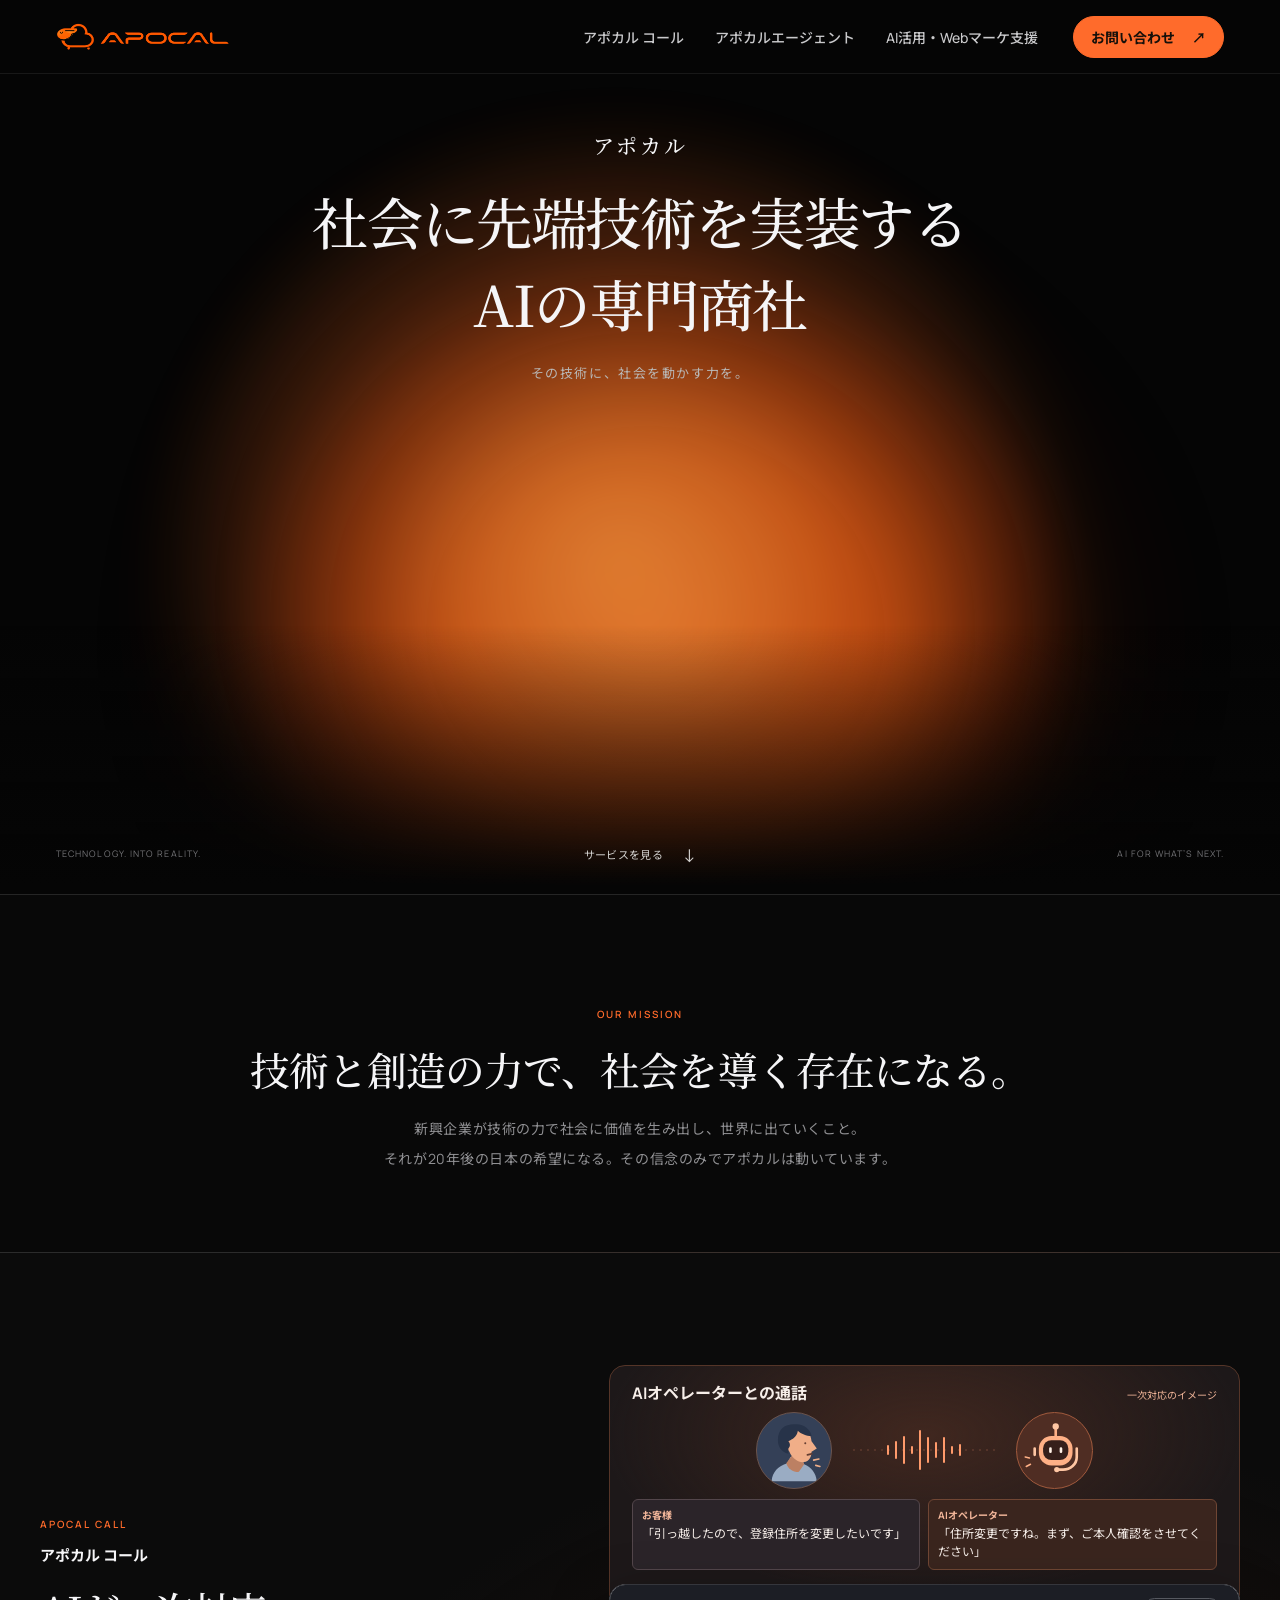
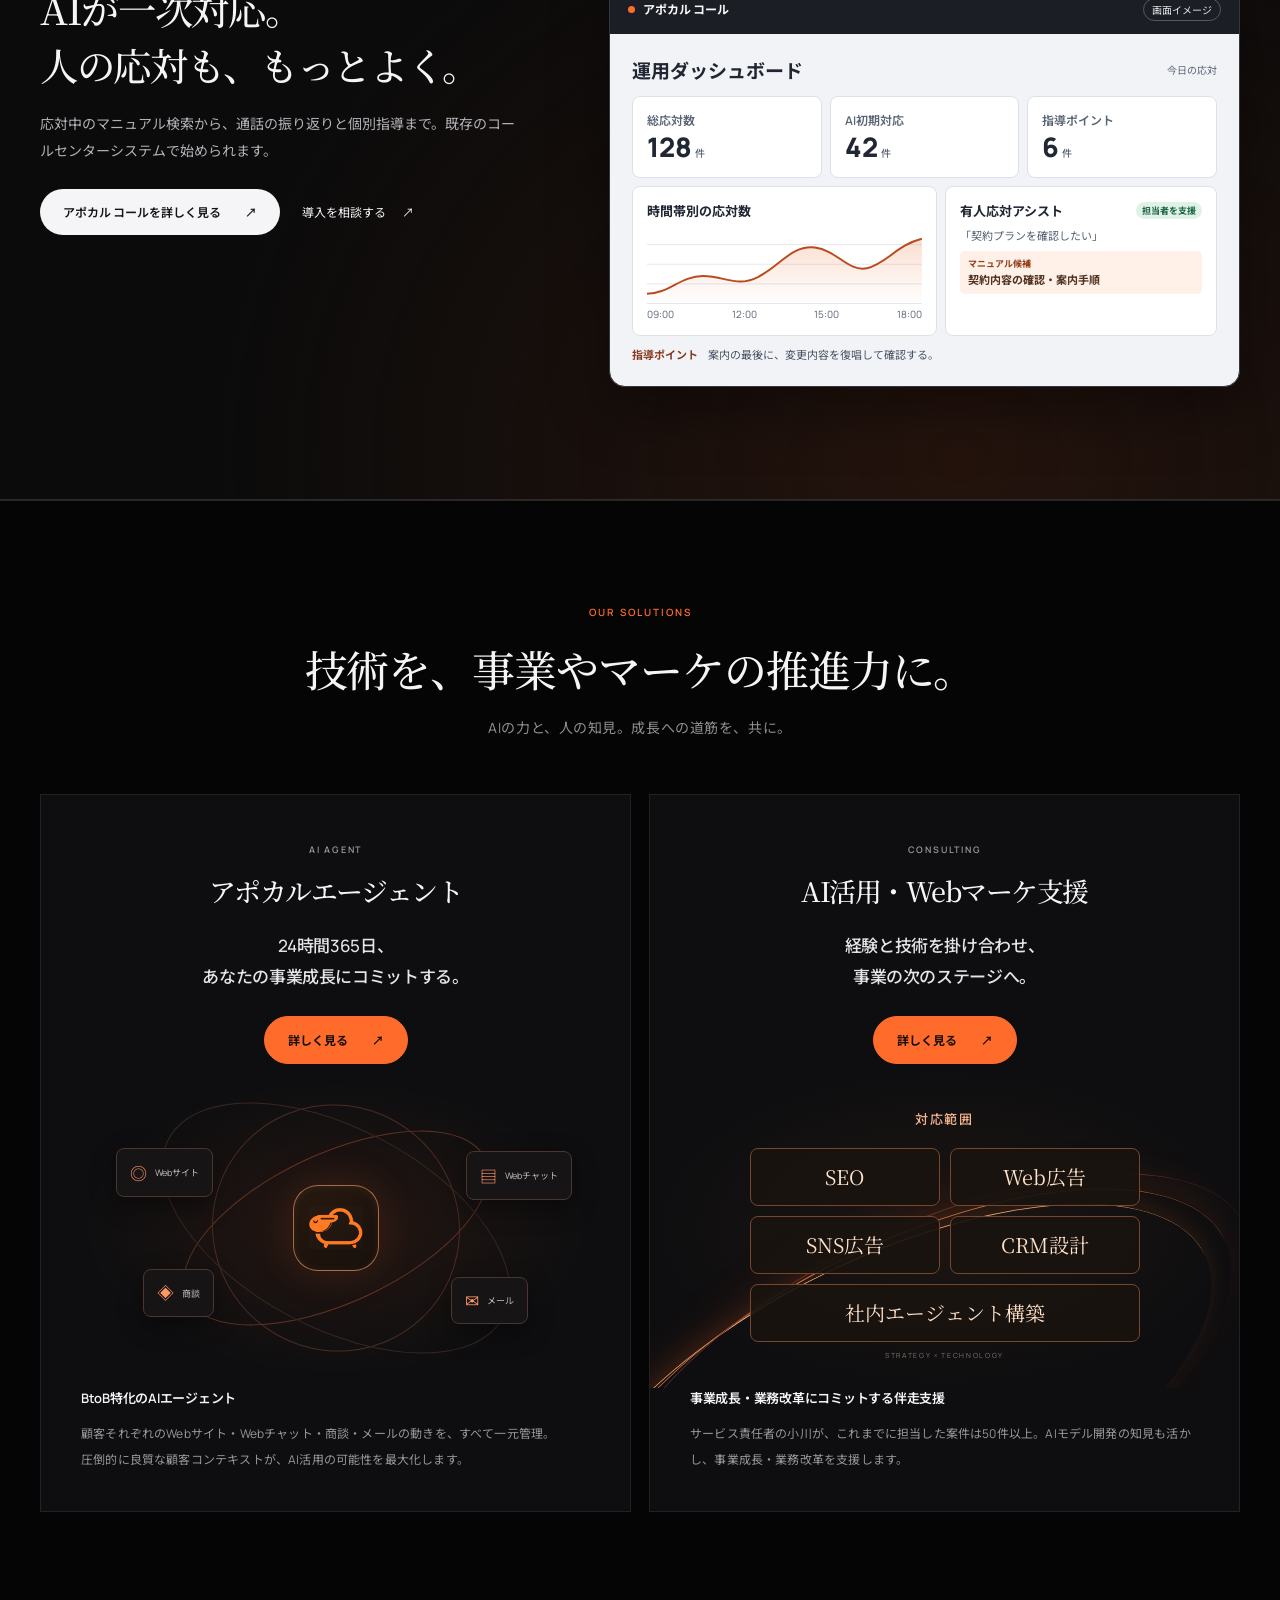
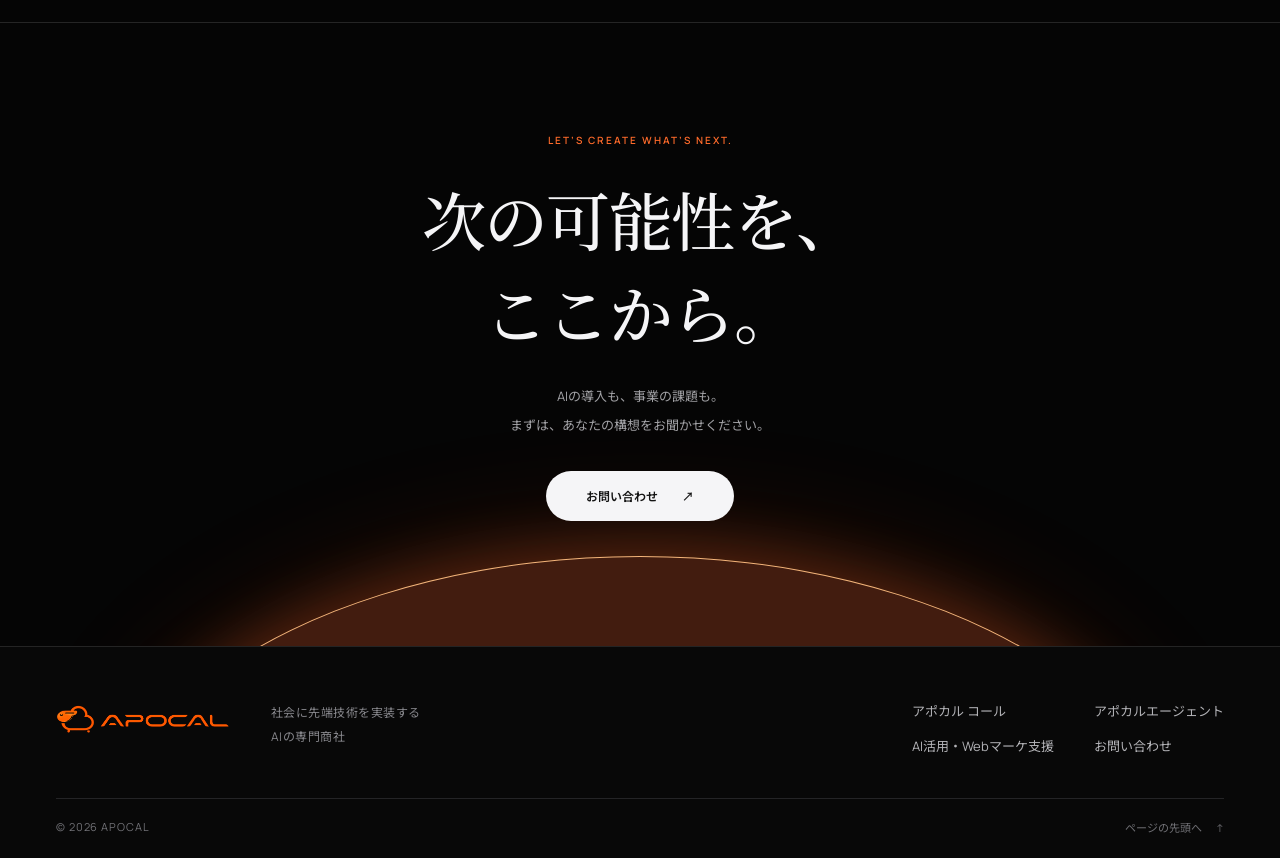
==== commit 4e6b05ad: "Give the Apocal Call headline room on one line" ====
--- a/index.html
+++ b/index.html
@@ -16,7 +16,7 @@
   <link rel="preconnect" href="https://fonts.googleapis.com">
   <link rel="preconnect" href="https://fonts.gstatic.com" crossorigin>
   <link href="https://fonts.googleapis.com/css2?family=Noto+Sans+JP:wght@400;500;600;700;800;900&family=Noto+Serif+JP:wght@400;500;600;700&family=Manrope:wght@400;500;600;700;800&display=swap" rel="stylesheet">
-  <link rel="stylesheet" href="/css/home.css?v=call-voice-scene">
+  <link rel="stylesheet" href="/css/home.css?v=call-lead-layout">
   <script>(function(w,d,s,l,i){w[l]=w[l]||[];w[l].push({'gtm.start':new Date().getTime(),event:'gtm.js'});var f=d.getElementsByTagName(s)[0],j=d.createElement(s),dl=l!='dataLayer'?'&l='+l:'';j.async=true;j.src='https://www.googletagmanager.com/gtm.js?id='+i+dl;f.parentNode.insertBefore(j,f);})(window,document,'script','dataLayer','GTM-NRPP5L7K');</script>
   <script type="application/ld+json">{"@context":"https://schema.org","@type":"Organization","@id":"https://apocal.jp/#organization","name":"アポカル","alternateName":"APOCAL","url":"https://apocal.jp/","description":"社会に先端技術を実装する、AIの専門商社","logo":"https://apocal.jp/image/apocal_logo_3.png"}</script>
 </head>
--- a/css/home.css
+++ b/css/home.css
@@ -1656,7 +1656,7 @@
 
 .home-call-inner {
   display: grid;
-  grid-template-columns: minmax(0, .85fr) minmax(0, 1.45fr);
+  grid-template-columns: minmax(0, 1fr) minmax(0, 1.25fr);
   align-items: center;
   gap: clamp(32px, 5vw, 86px);
   max-width: 1260px;
@@ -1674,6 +1674,7 @@
   margin-top: 15px;
   font: 500 clamp(28px, 3vw, 43px)/1.46 "Noto Serif JP", serif;
   letter-spacing: -.035em;
+  white-space: nowrap;
 }
 
 .home-call-description {
@@ -1983,6 +1984,10 @@
     padding-inline: 20px;
   }
 
+  .home-call-lead {
+    font-size: min(28px, 7.2vw);
+  }
+
   .home-call-console-bar {
     padding: 10px 12px;
   }
